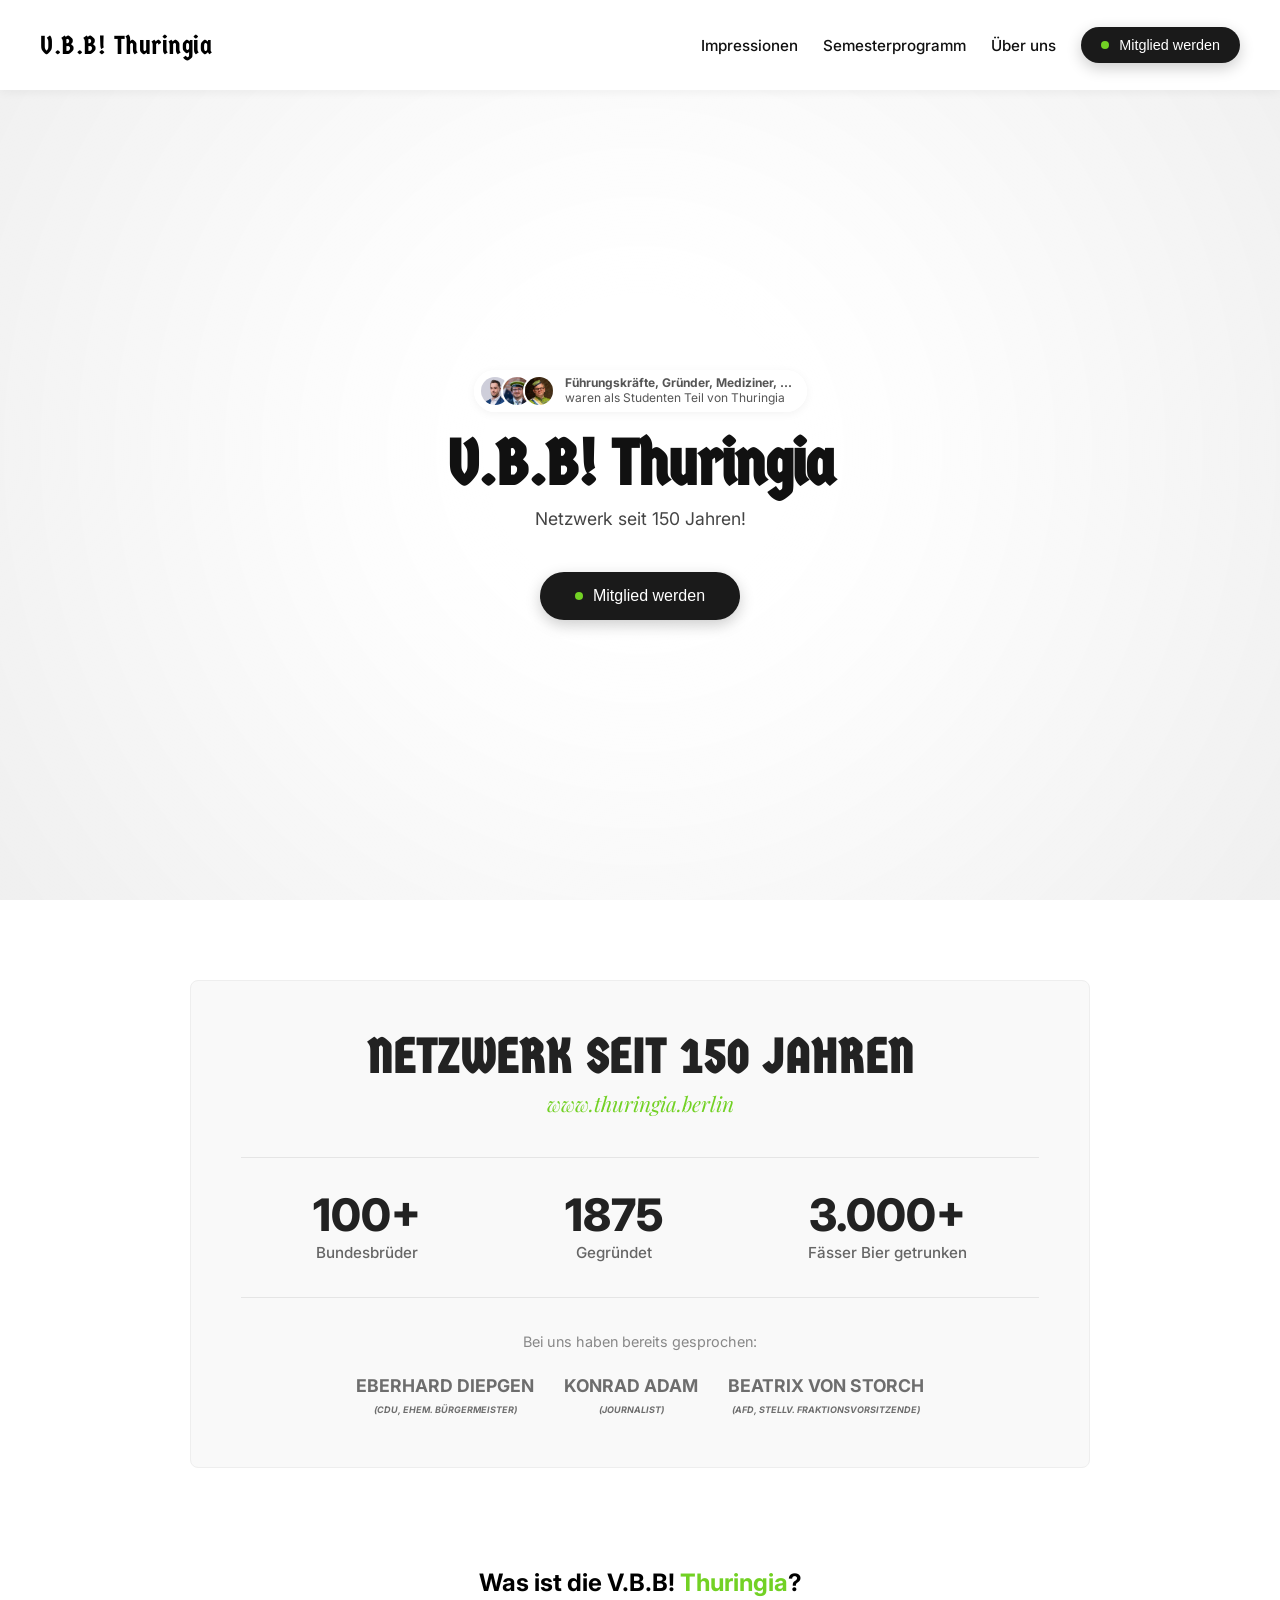
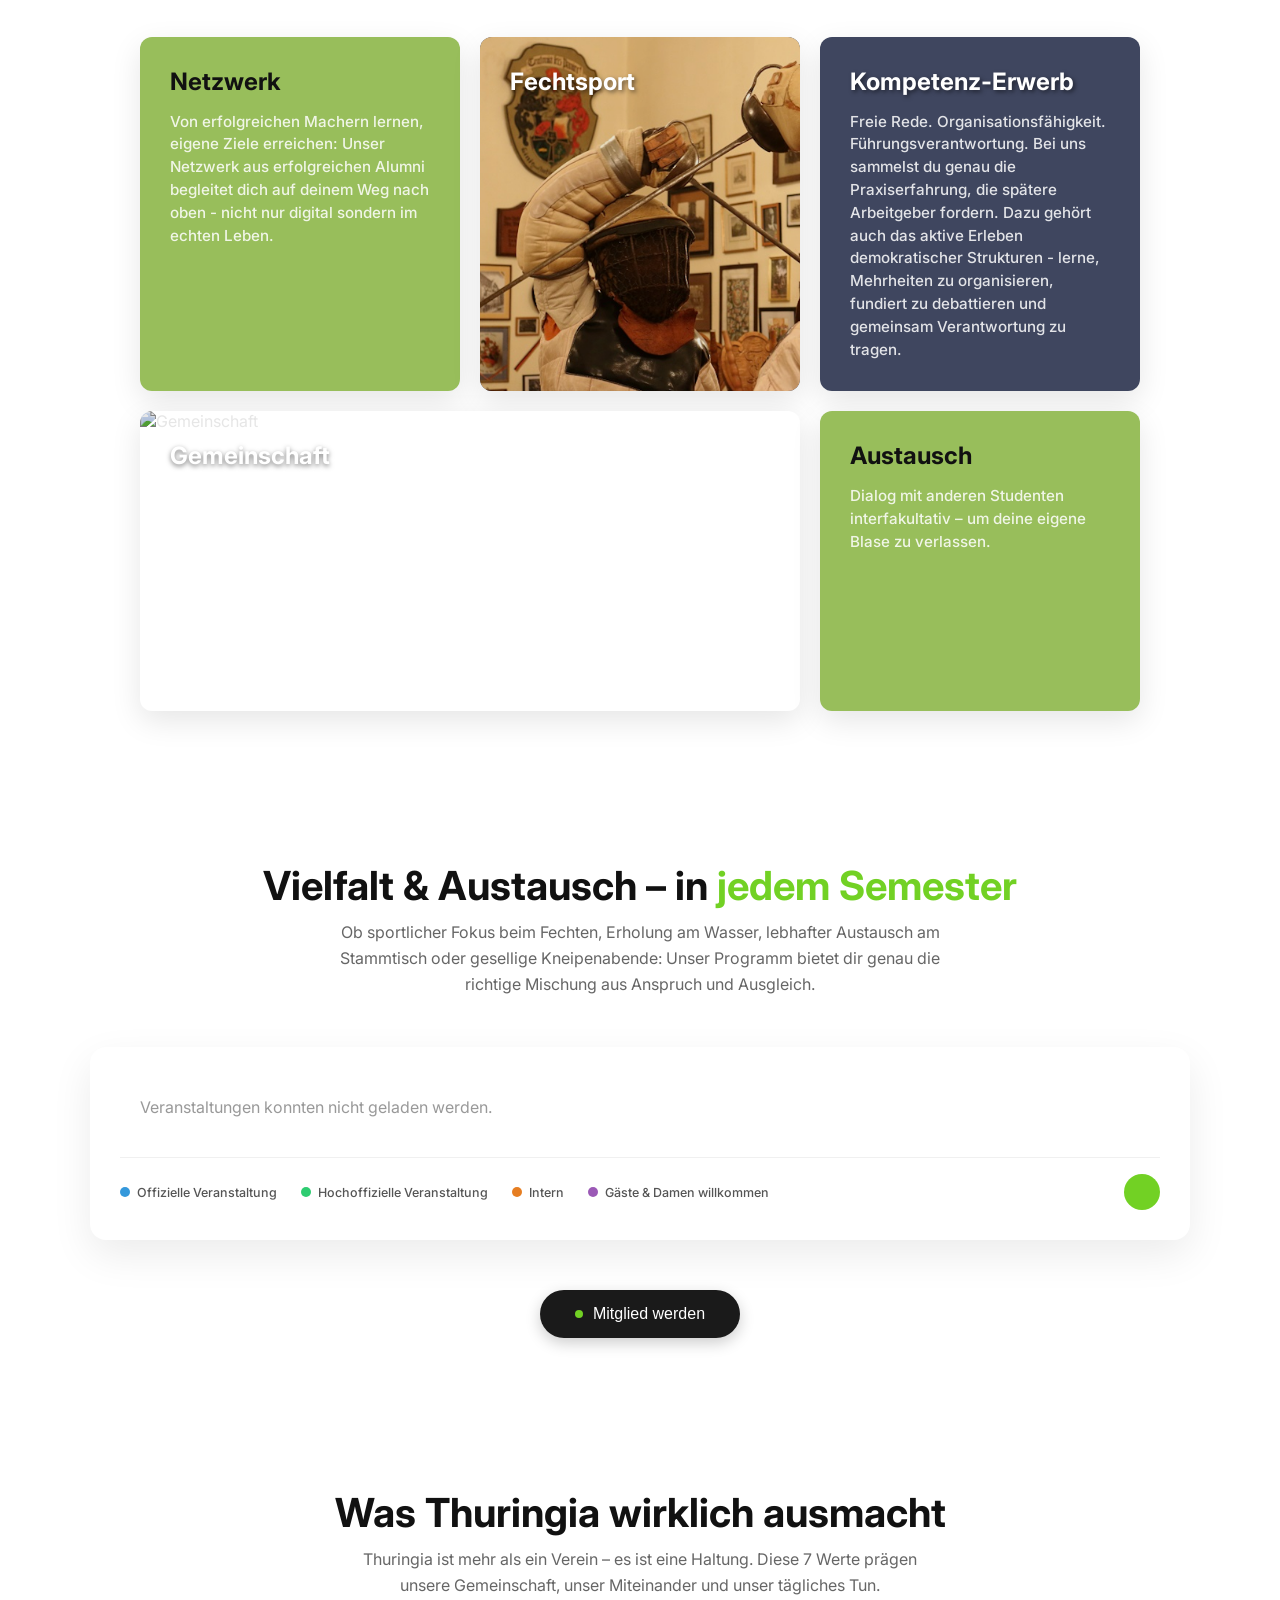
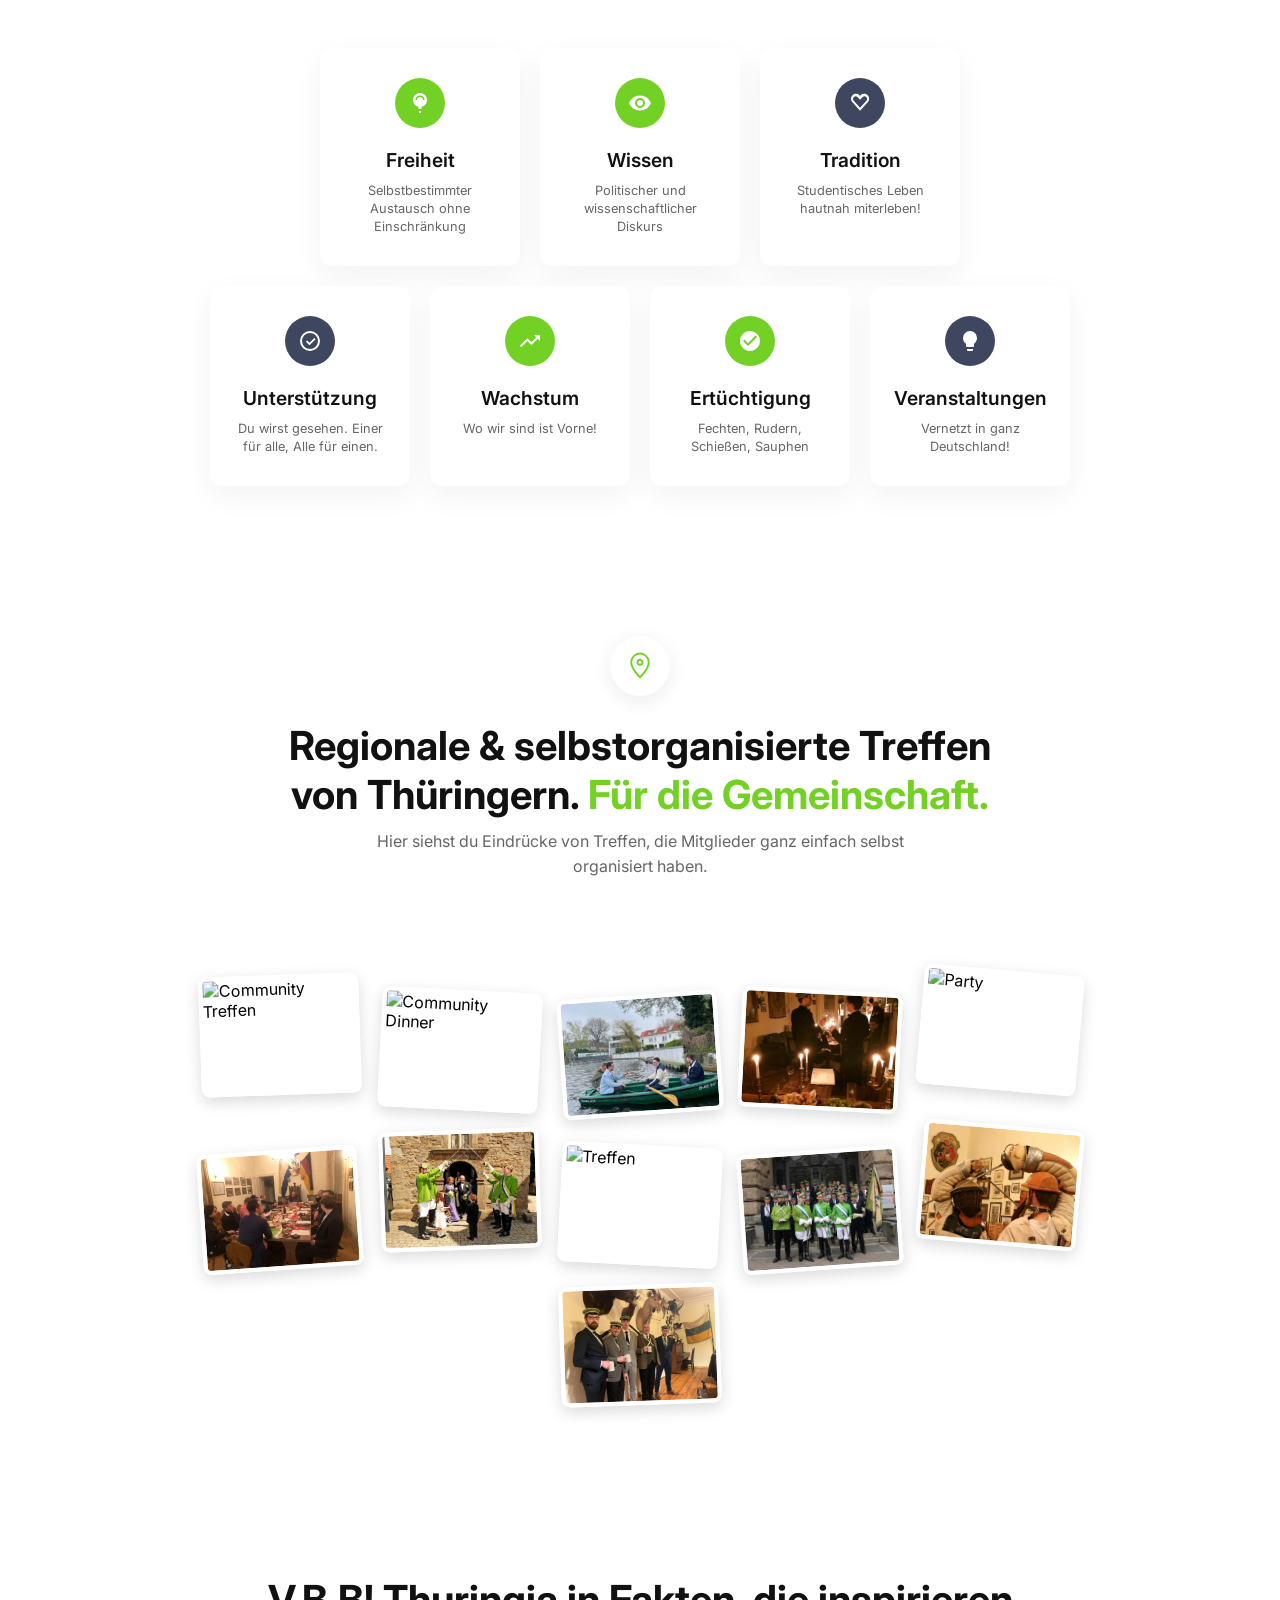
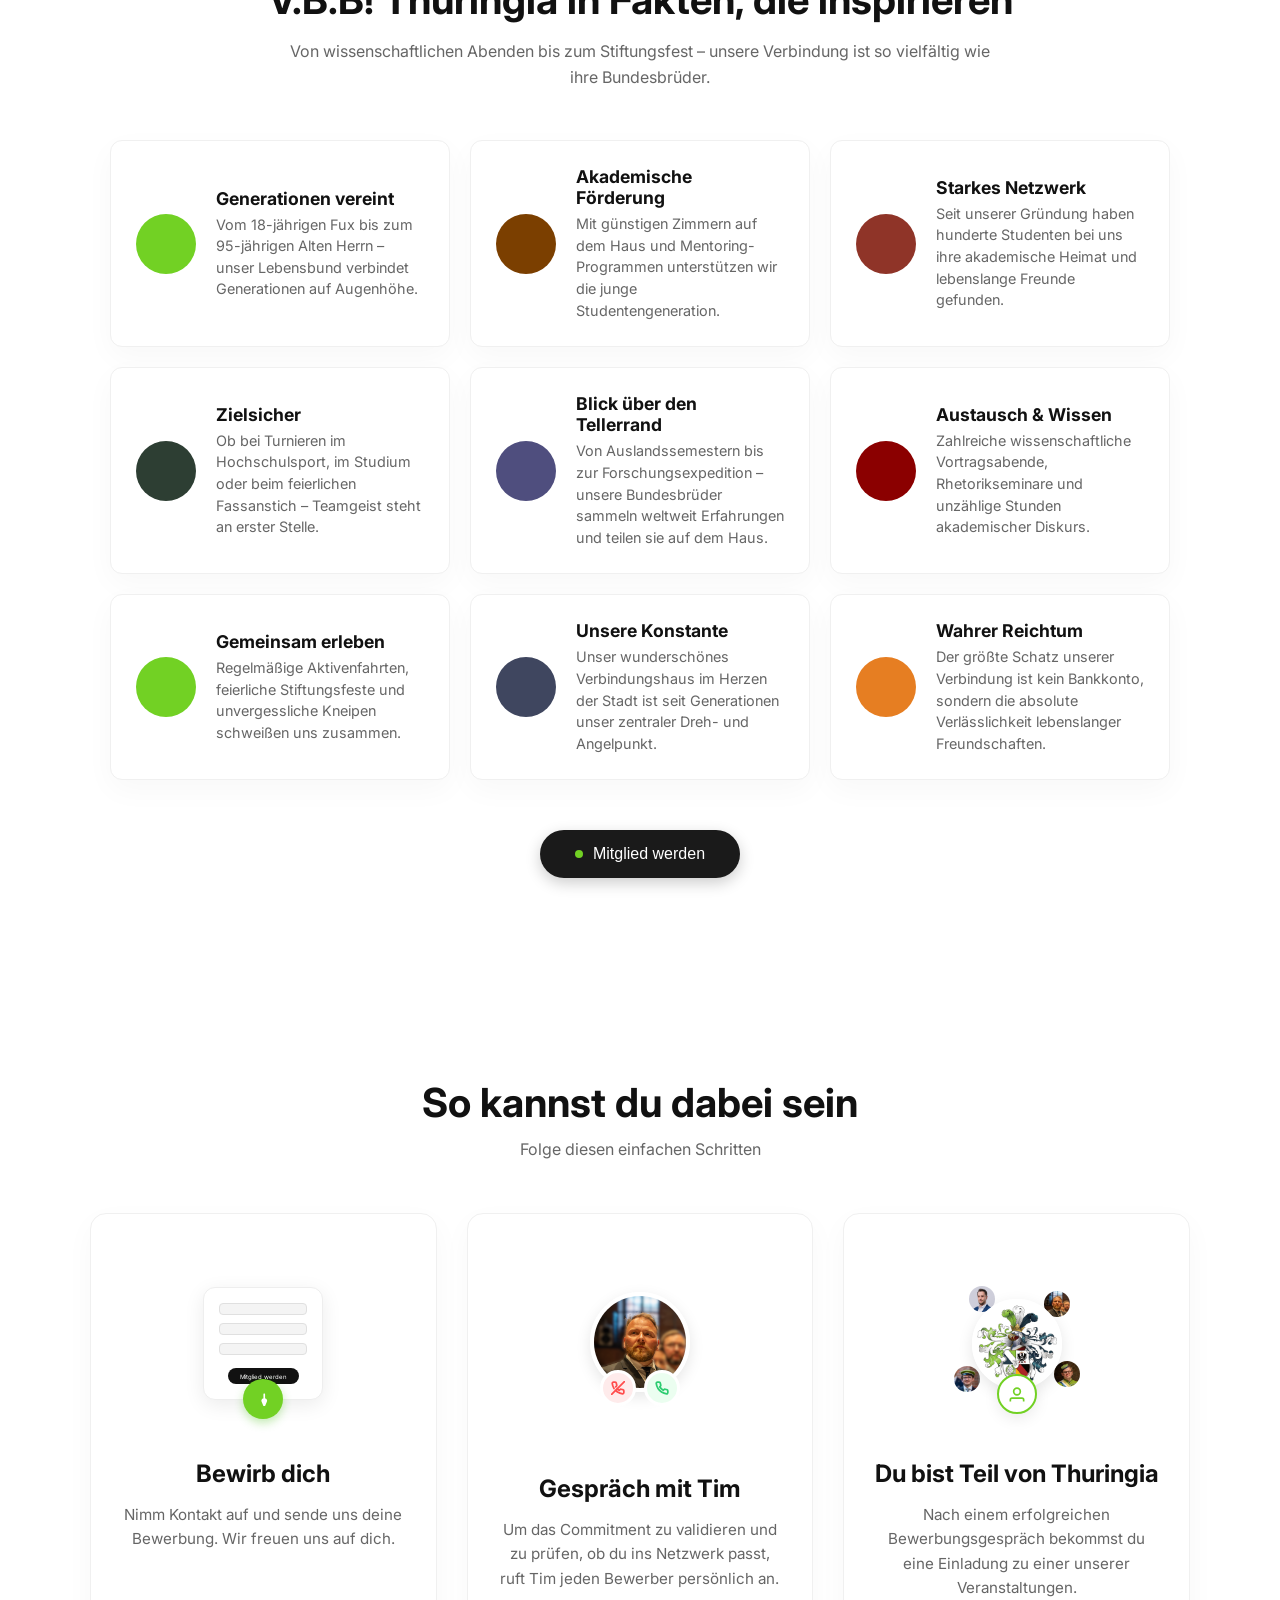
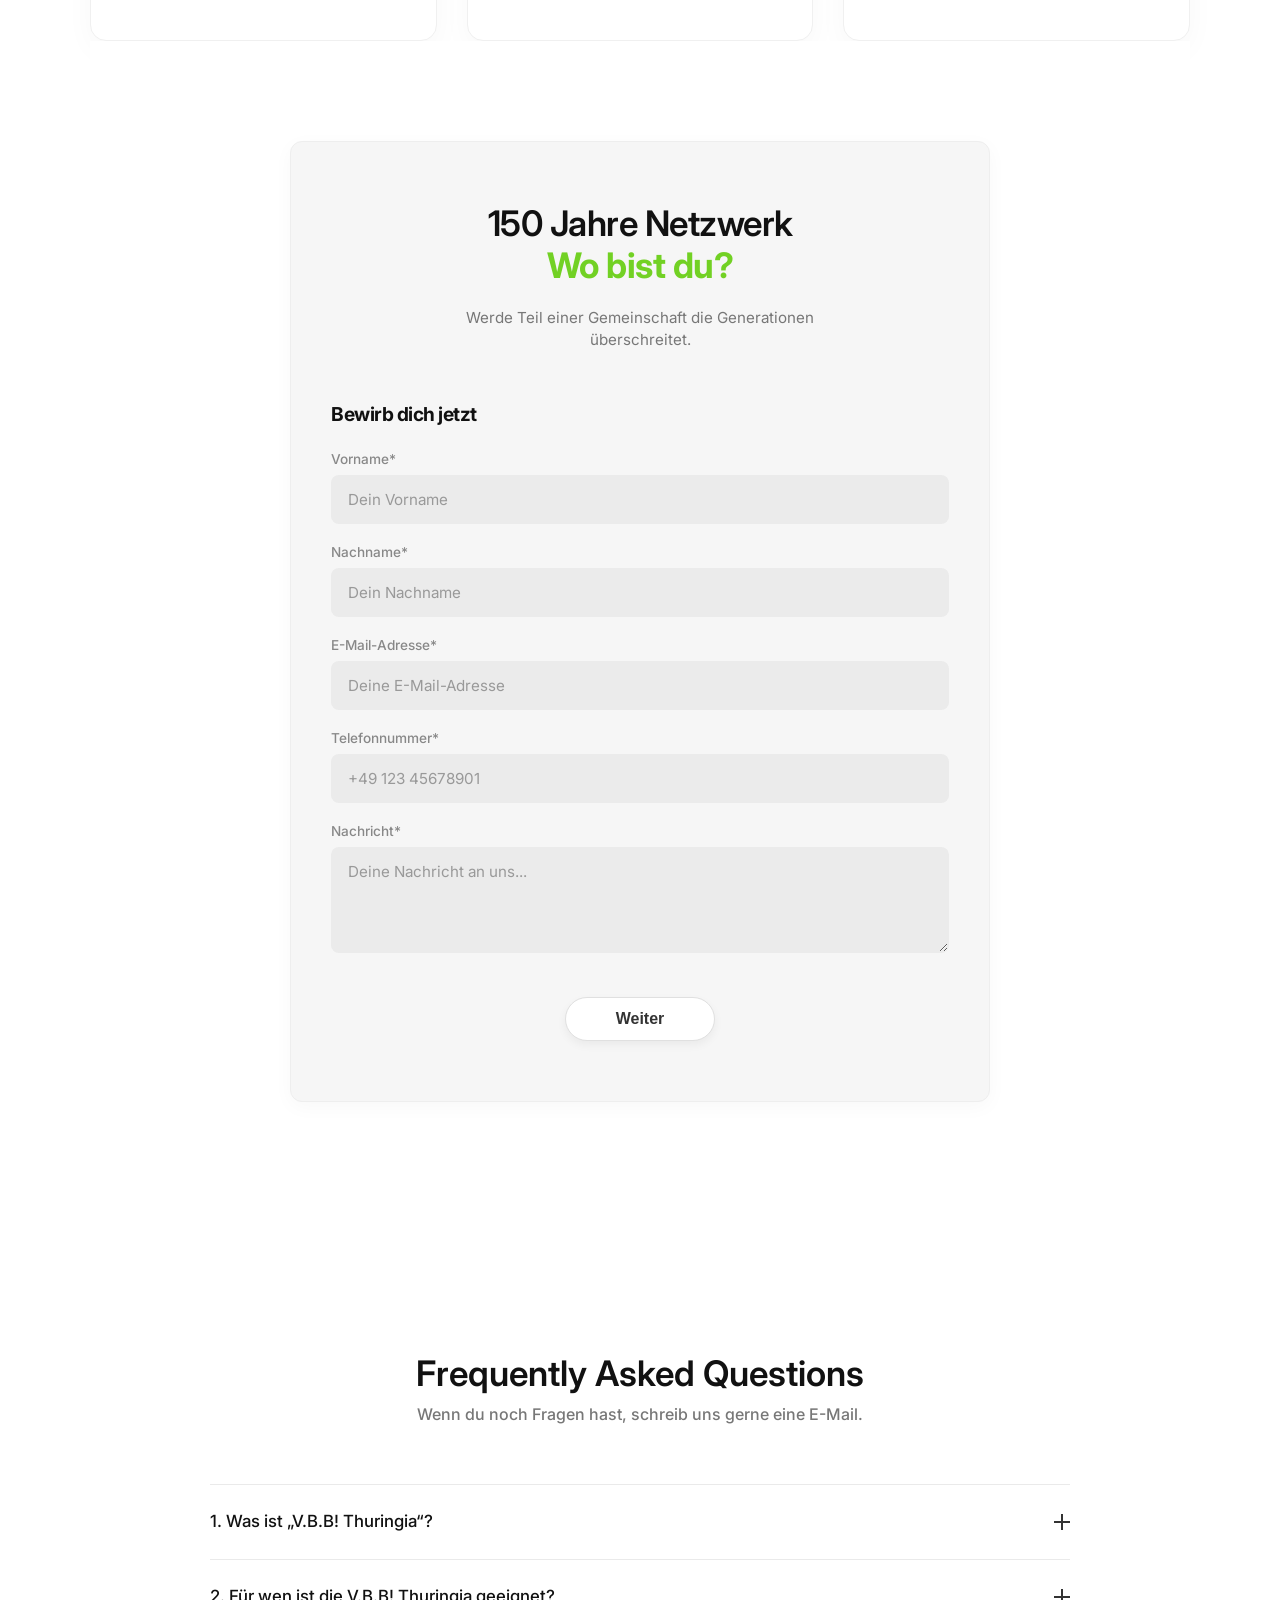
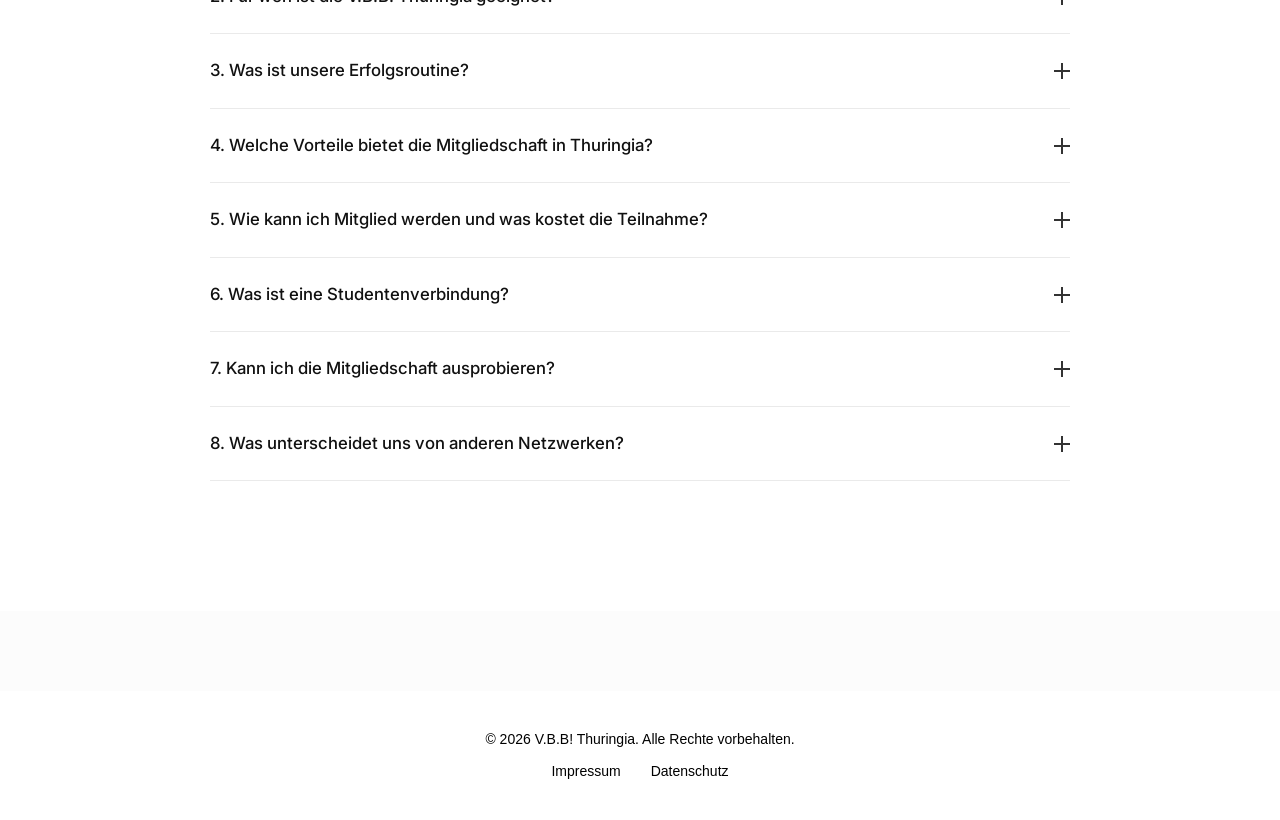
==== index.html @ 16c55bc8 "Add files via upload" ====
﻿<!DOCTYPE html>
<html lang="de">
<head>
    <meta charset="UTF-8">
    <meta name="viewport" content="width=device-width, initial-scale=1.0">
    <title>V.B.B! Thuringia</title>
    <link rel="icon" type="image/png" href="./images/icons/favicon-96x96.png" sizes="96x96" />
    <link rel="icon" type="image/svg+xml" href="./images/icons/favicon.svg" />
    <link rel="shortcut icon" href="./images/icons/favicon.ico" />
    <link rel="apple-touch-icon" sizes="180x180" href="./images/icons/apple-touch-icon.png" />
    <link rel="manifest" href="./images/icons/site.webmanifest" /> 
    <link href="https://fonts.googleapis.com/css2?family=Inter:wght@400;500;600;700;800&family=Playfair+Display:ital,wght@0,400;1,600&display=swap" rel="stylesheet">
    <link rel="preconnect" href="https://fonts.googleapis.com">
    <link rel="preconnect" href="https://fonts.gstatic.com" crossorigin>
    <link href="https://fonts.googleapis.com/css2?family=Germania+One&display=swap" rel="stylesheet">
    
    <script src="https://unpkg.com/lucide@latest"></script>
  
    <style>
        /* --- 1. General Setup --- */
        :root {
            --primary-green: #72d124;
            --text-dark: #111;
            --overlay-white: rgba(255, 255, 255, 0.85);
            /* New Colors for Cards */
            --color-blue: #3f465f;
            --color-red: #8f3428;
            --color-white-bg: #fff;
            /* Pill Colors */
            --pill-purple: #9b59b6;
            --pill-orange: #e67e22;
            --pill-green: #2ecc71;
            --pill-blue: #3498db;
        }

        * {
            box-sizing: border-box;
            margin: 0;
            padding: 0;
        }

        body {
            font-family: 'Inter', sans-serif;
            overflow-x: hidden;
            width: 100vw;
            position: relative;
            padding-top: 90px; /* Push content down by nav height */
            background-color: #fcfcfc;
        }

        /* --- 2. Moving Background Grid --- */
        .background-wrapper {
            position: fixed;
            top: 0;
            left: 0;
            width: 100%;
            height: 100vh;
            z-index: -1;
            display: flex;
            gap: 15px;
            justify-content: center;
            overflow: hidden;
            background: #f0f0f0;
            padding-top: 90px;
            transition: opacity 0.2s ease-out;
        }

        .scroll-column {
            display: flex;
            flex-direction: column;
            gap: 15px;
            width: 20%; 
            min-width: 200px;
        }

        .scroll-column-inner {
            display: flex;
            flex-direction: column;
            gap: 15px;
        }

        .col-1 { animation: scrollUp 40s linear infinite; }
        .col-2 { animation: scrollDown 50s linear infinite; }
        .col-3 { animation: scrollUp 35s linear infinite; }
        .col-4 { animation: scrollDown 45s linear infinite; }
        .col-5 { animation: scrollUp 38s linear infinite; }

        .scroll-column img {
            width: 100%;
            border-radius: 4px;
            object-fit: cover;
            display: block;
            box-shadow: 0 4px 6px rgba(0,0,0,0.1);
        }

        @keyframes scrollUp {
            0% { transform: translateY(0); }
            100% { transform: translateY(-50%); } 
        }

        @keyframes scrollDown {
            0% { transform: translateY(-50%); }
            100% { transform: translateY(0); }
        }

        /* --- 3. The White Gradient Overlay --- */
        .overlay {
            position: fixed;
            top: 0;
            left: 0;
            width: 100%;
            height: 100%;
            background: radial-gradient(circle at center, rgba(255,255,255,1) 20%, rgba(255,255,255,0.8) 40%, rgba(255,255,255,0.0) 100%);
            z-index: 1;
            pointer-events: none; 
        }

        /* --- 4. Navigation --- */
        nav {
            position: fixed;
            top: 0;
            left: 0;
            width: 100%;
            height: 90px;
            padding: 0 40px;
            display: flex;
            justify-content: space-between;
            align-items: center;
            z-index: 100;
            background-color: #ffffff;
            box-shadow: 0 2px 10px rgba(0,0,0,0.05);
        }

        .nav-links {
            display: flex;
            align-items: center;
            gap: 25px;
        }

        .nav-links a {
            text-decoration: none;
            color: var(--text-dark);
            font-weight: 500;
            font-size: 0.95rem;
            transition: color 0.2s;
        }

        .nav-links a:hover {
            color: var(--primary-green);
        }

        /* --- 5. Hero Content --- */
        .hero-content {
            position: relative;
            z-index: 10;
            min-height: calc(100vh - 90px); 
            display: flex;
            flex-direction: column;
            justify-content: center;
            align-items: center;
            text-align: center;
            padding: 40px 20px;
            background: transparent; 
        }

        .social-proof {
            display: flex;
            align-items: center;
            margin-bottom: 20px;
            background: rgba(255,255,255,0.9);
            padding: 5px 15px 5px 5px;
            border-radius: 30px;
            box-shadow: 0 2px 10px rgba(0,0,0,0.05);
        }

        .avatars { display: flex; }
        
        .avatars img {
            width: 32px;
            height: 32px;
            border-radius: 50%;
            border: 2px solid white;
            margin-right: -10px; 
        }
        .avatars img:last-child { margin-right: 10px; }

        .social-text {
            font-size: 12px;
            color: #555;
            text-align: left;
            line-height: 1.2;
        }

        h1 {
            font-family: 'Germania One', serif;
            font-size: 4rem;
            color: var(--text-dark);
            margin-bottom: 10px;
            letter-spacing: -1px;
            line-height: 1;
        }

        .subtitle {
            font-size: 1.1rem;
            color: #444;
            margin-bottom: 40px;
            max-width: 500px;
            line-height: 1.5;
        }

        .cta-button {
            background-color: #1a1a1a;
            color: white;
            padding: 15px 35px;
            border-radius: 50px;
            font-size: 1rem;
            border: none;
            cursor: pointer;
            display: flex;
            align-items: center;
            gap: 10px;
            text-decoration: none;
            transition: transform 0.2s ease;
            box-shadow: 0 5px 15px rgba(0,0,0,0.2);
        }

        .cta-button:hover {
            transform: scale(1.05);
            background-color: #000;
        }

        .status-dot {
            height: 8px;
            width: 8px;
            background-color: var(--primary-green);
            border-radius: 50%;
            display: inline-block;
        }

        .highlight {
            color: var(--primary-green);
            font-weight: 700;
        }

        /* --- 6. Content Section (Wrapper) --- */
        .content-section {
            position: relative;
            z-index: 20;
            background-color: #fff;
            padding: 80px 20px;
            display: flex;
            flex-direction: column;
            align-items: center;
        }

        /* Info Box */
        .info-box {
            background-color: #f9f9f9;
            border: 1px solid #eee;
            border-radius: 8px;
            padding: 50px;
            max-width: 900px;
            width: 100%;
            text-align: center;
            margin-bottom: 100px; 
        }

        .info-box h2 {
            font-family: 'Germania One', serif;
            font-size: 3rem;
            margin-bottom: 5px;
            color: #222;
            text-transform: uppercase;
            letter-spacing: 1px;
            line-height: 1.1;
        }

        .website-url {
            color: var(--primary-green);
            font-family: 'Playfair Display', serif;
            font-style: italic;
            font-size: 1.3rem;
            margin-bottom: 40px;
            display: block;
            text-decoration: none;
        }

        .stats-container {
            display: flex;
            justify-content: space-around;
            padding: 35px 0;
            border-top: 1px solid #e5e5e5;
            border-bottom: 1px solid #e5e5e5;
            margin-bottom: 35px;
        }

        .stat-item h3 {
            font-family: 'Inter', sans-serif;
            font-size: 2.8rem;
            font-weight: 800;
            margin-bottom: 5px;
            color: #222;
            line-height: 1;
        }

        .stat-item p {
            color: #666;
            font-size: 0.95rem;
            font-weight: 500;
        }
        
        .stat-sub {
             color: var(--primary-green) !important;
             font-size: 0.85rem !important;
             margin-top: 5px;
        }

        .media-section p {
            color: #888;
            font-size: 0.9rem;
            margin-bottom: 25px;
        }

        .media-logos {
            display: flex;
            flex-wrap: wrap;
            justify-content: center;
            gap: 30px;
            align-items: center;
            opacity: 0.7;
        }
        
        .media-logo-text {
            font-weight: 700;
            color: #333;
            font-size: 1.1rem;
            text-transform: uppercase;
        }
        .logo-Zeitung-b { color: #1b1d6d; font-family: sans-serif; font-weight: 800;}
        .logo-Zeitung { color: #1b1d6d; font-weight: 900; }
        .logo-manager { font-family: 'Playfair Display', serif; text-transform: none; font-size: 1.2rem;}


        /* --- 7. Cards Grid Styles --- */
        .cards-grid {
            display: grid;
            grid-template-columns: repeat(3, 1fr);
            gap: 20px;
            max-width: 1000px;
            width: 100%;
            margin-top: 40px;
        }

        .card {
            border-radius: 12px;
            overflow: hidden;
            position: relative;
            min-height: 300px;
            color: var(--color-white-bg);
            box-shadow: 0 10px 30px rgba(0,0,0,0.1);
            transition: transform 0.3s ease, box-shadow 0.3s ease;
        }

        .card:hover {
            transform: translateY(-5px);
            box-shadow: 0 15px 40px rgba(0,0,0,0.15);
        }

        .card-image-content {
            height: 100%;
            width: 100%;
            position: relative;
            display: flex;
            flex-direction: column;
            justify-content: flex-end;
            padding: 30px;
            color: var(--text-dark); 
        }

        .card-image-content img {
            position: absolute;
            top: 0;
            left: 0;
            width: 100%;
            height: 100%;
            object-fit: cover;
            z-index: 1;
            filter: brightness(0.9);
        }

        .card-text-content {
            
            position: relative;
            z-index: 2;
        }

        .card-label {
            font-size: 1.5rem;
            font-weight: 700;
            margin-bottom: 15px;
            
        }

        .card-description {
            
            font-size: 0.95rem;
            line-height: 1.5;
            font-weight: 500;
        }
        
        .card-white { background-color: var(--color-white-bg); color: var(--text-dark); }
        .card-green { background-color: #98be5b; }
        .card-blue { background-color: var(--color-blue); }


        .card-white .card-label { color: var(--text-dark); }
        .card-white .card-description { color: #555; }
        .card-blue .card-description, .card-green .card-description { color: rgba(255, 255, 255, 0.85); }
        .card-blue h3 {
            
  color: #ffffff; /* Sets text to white */
  text-shadow: 2px 2px 4px rgba(0, 0, 0, 0.5); /* Adds the drop shadow */
}
        .card-image-top .card-image-content {
            
             justify-content: space-between;
             padding: 0;
             color: var(--color-white-bg); 
        }
        .card-image-top .card-label {
            
            margin-bottom: 0;
            position: absolute;
            top: 30px;
            left: 30px;
            z-index: 3;
        }
        .card-image-top .card-description {
            
            position: absolute;
            bottom: 30px;
            left: 30px;
            right: 30px;
            z-index: 3;
            color: rgba(255, 255, 255, 0.95);
        }

        /* --- 8. Values Section --- */
        .section-wrapper {
            margin-top: 150px;
            width: 100%;
            display: flex;
            flex-direction: column;
            align-items: center;
            max-width: 1100px;
        }
        
        .section-title {
            font-family: 'Inter', sans-serif;
            font-size: 2.5rem;
            font-weight: 700;
            color: #111;
            margin-bottom: 10px;
            text-align: center;
        }

        .section-subtitle {
            font-size: 1rem;
            color: #666;
            margin-bottom: 50px;
            max-width: 600px;
            text-align: center;
            line-height: 1.6;
        }

        .values-grid {
            display: flex;
            flex-direction: column;
            gap: 20px;
            align-items: center;
            width: 100%;
        }

        .values-row {
            display: flex;
            justify-content: center;
            gap: 20px;
            flex-wrap: wrap;
            width: 100%;
        }

        .value-card {
            background: #fff;
            border-radius: 12px;
            width: 200px;
            padding: 30px 20px;
            text-align: center;
            box-shadow: 0 10px 30px rgba(0,0,0,0.05);
            display: flex;
            flex-direction: column;
            align-items: center;
            transition: transform 0.3s ease, box-shadow 0.3s ease;
            position: relative;
        }

        .value-card:hover {
            transform: translateY(-8px);
            box-shadow: 0 15px 35px rgba(0,0,0,0.1);
            z-index: 10;
        }

        .vc-icon {
            width: 50px;
            height: 50px;
            border-radius: 50%;
            display: flex;
            align-items: center;
            justify-content: center;
            margin-bottom: 20px;
            color: white;
            font-size: 1.2rem;
        }

        .icon-orange { background-color: var(--primary-green); }
        .icon-green { background-color: var(--color-blue); }

        .vc-title {
            font-size: 1.2rem;
            font-weight: 600;
            color: #111;
            margin-bottom: 10px;
        }

        .vc-text {
            font-size: 0.8rem;
            color: #666;
            line-height: 1.4;
        }

        .vc-icon svg {
            width: 24px;
            height: 24px;
            fill: white;
        }

        /* --- 9. STEPS SECTION --- */
        .steps-container {
            width: 100%;
            margin-top: 150px;
            padding: 0 20px;
        }
        
        .steps-grid {
            display: grid;
            grid-template-columns: repeat(3, 1fr);
            gap: 30px;
            max-width: 1100px;
            margin: 0 auto;
        }

        .step-card {
            background: #fff;
            border: 1px solid #f0f0f0;
            border-radius: 16px;
            padding: 40px 30px;
            text-align: center;
            display: flex;
            flex-direction: column;
            align-items: center;
            transition: transform 0.3s ease;
            box-shadow: 0 10px 30px rgba(0,0,0,0.03);
        }

        .step-card:hover {
            transform: translateY(-5px);
            box-shadow: 0 15px 40px rgba(0,0,0,0.08);
        }

        .step-visual-area {
            height: 180px;
            width: 100%;
            display: flex;
            justify-content: center;
            align-items: center;
            margin-bottom: 25px;
            position: relative;
        }

        .step-title {
            font-family: 'Inter', sans-serif;
            font-size: 1.5rem;
            font-weight: 700;
            color: #111;
            margin-bottom: 15px;
        }

        .step-desc {
            font-size: 0.95rem;
            color: #666;
            line-height: 1.6;
            max-width: 300px;
        }

        /* Visuals for Steps (Mockup styles) */
        .mock-form {
            width: 120px;
            background: #fff;
            border-radius: 12px;
            padding: 15px;
            box-shadow: 0 5px 20px rgba(0,0,0,0.08);
            display: flex;
            flex-direction: column;
            gap: 8px;
            position: relative;
            border: 1px solid #eee;
        }
        .mock-input {
            height: 12px;
            width: 100%;
            background: #f4f4f4;
            border-radius: 4px;
            border: 1px solid #e0e0e0;
        }
        .mock-button-black {
            height: 16px;
            width: 80%;
            background: #111;
            border-radius: 20px;
            margin: 5px auto 0;
            font-size: 6px;
            color: white;
            display: flex;
            justify-content: center;
            align-items: center;
        }
        .hand-pointer {
            position: absolute;
            bottom: -20px;
            right: 50%;
            transform: translateX(50%);
            width: 40px;
            height: 40px;
            background: var(--primary-green);
            border-radius: 50%;
            display: flex;
            justify-content: center;
            align-items: center;
            box-shadow: 0 4px 10px rgba(58, 190, 6, 0.3);
            z-index: 5;
        }
        .hand-pointer svg {
            width: 20px;
            height: 20px;
            fill: white;
        }

        /* call Profile */
        .profile-container { position: relative; }
        .call-img {
            width: 100px;
            height: 100px;
            border-radius: 50%;
            object-fit: cover;
            border: 4px solid #fff;
            box-shadow: 0 5px 15px rgba(0,0,0,0.1);
        }
        .call-btn {
            width: 36px;
            height: 36px;
            border-radius: 50%;
            display: flex;
            justify-content: center;
            align-items: center;
            position: absolute;
            bottom: -10px;
            border: 3px solid #fff;
        }
        .btn-red { background: #feebeb; color: #ff4d4d; left: 10px; }
        .btn-green { background: #ebfef0; color: #2ecc71; right: 10px; }
        
        .call-badge {
            margin-top: 15px;
            background: #fff;
            padding: 6px 15px;
            border-radius: 20px;
            box-shadow: 0 4px 12px rgba(0,0,0,0.08);
            font-size: 0.8rem;
            font-weight: 600;
            color: #555;
            display: flex;
            flex-direction: column;
            align-items: center;
            line-height: 1.1;
        }
        .call-badge span { color: #999; font-size: 0.65rem; text-transform: uppercase; margin-bottom: 2px;}

        /* Crowd Visual */
        .crowd-container {
            position: relative;
            width: 120px;
            height: 120px;
            display: flex;
            justify-content: center;
            align-items: center;
        }
        .crowd-main {
            width: 90px;
            height: 90px;
            border-radius: 50%;
            object-fit: cover;
            border: 3px solid white;
            box-shadow: 0 5px 15px rgba(0,0,0,0.1);
            position: relative;
            z-index: 2;
        }
        .mini-avatar {
            width: 30px;
            height: 30px;
            border-radius: 50%;
            border: 2px solid white;
            position: absolute;
            z-index: 1;
        }
        .ma-1 { top: 0; left: 10px; }
        .ma-2 { top: 5px; right: 5px; }
        .ma-3 { bottom: 10px; left: -5px; }
        .ma-4 { bottom: 15px; right: -5px; }

        .user-icon-circle {
            width: 40px;
            height: 40px;
            background: white;
            border-radius: 50%;
            box-shadow: 0 5px 15px rgba(0,0,0,0.08);
            display: flex;
            justify-content: center;
            align-items: center;
            position: absolute;
            bottom: -10px;
            z-index: 5;
            border: 2px solid var(--primary-green);
        }
        .user-icon-circle svg {
            width: 20px;
            height: 20px;
            stroke: var(--primary-green);
            stroke-width: 2;
            fill: none;
        }


        /* --- 10. Community Impressions Section --- */
        .pin-icon-wrapper {
            width: 60px;
            height: 60px;
            background: #fff;
            border-radius: 50%;
            box-shadow: 0 5px 20px rgba(0,0,0,0.08);
            display: flex;
            justify-content: center;
            align-items: center;
            margin-bottom: 25px;
        }
        .pin-icon-svg {
            width: 30px;
            height: 30px;
            stroke: var(--primary-green);
            fill: none;
            stroke-width: 1.5;
        }

        .scatter-grid {
            display: flex;
            flex-wrap: wrap;
            justify-content: center;
            gap: 20px;
            max-width: 1000px;
            margin-top: 30px;
            padding: 20px;
        }

        .scatter-img {
            width: 160px;
            height: 120px;
            object-fit: cover;
            border-radius: 8px;
            box-shadow: 0 5px 15px rgba(0,0,0,0.15);
            border: 4px solid white;
            transition: transform 0.3s ease, z-index 0s;
            position: relative;
        }

        .scatter-img:hover {
            transform: scale(1.15) rotate(0deg) !important;
            z-index: 50;
            box-shadow: 0 15px 30px rgba(0,0,0,0.25);
            cursor: pointer;
        }

        .scatter-img:nth-child(2n) { transform: rotate(3deg); margin-top: 10px; }
        .scatter-img:nth-child(2n+1) { transform: rotate(-2deg); margin-top: -5px; }
        .scatter-img:nth-child(3n) { transform: rotate(-4deg); margin-top: 15px; }
        .scatter-img:nth-child(5n) { transform: rotate(5deg); margin-top: -10px; }


/* --- 11. Calendar Section --- */
.calendar-card {
    background: #fff;
    border-radius: 16px;
    box-shadow: 0 15px 40px rgba(0,0,0,0.08);
    padding: 30px;
    width: 100%;
    overflow-x: auto; 
}

.cal-grid {
    display: grid;
    grid-template-columns: repeat(4, minmax(120px, 1fr));
    /* Ensure the container itself doesn't add a top or left line */
    border-top: none;
    border-left: none;
}

.cal-header {
    text-align: center;
    font-weight: 600;
    color: #888;
    font-size: 0.9rem;
    padding: 15px 10px;
    /* First row: No top border as requested */
    border-top: none; 
    /* Keep the bottom line to separate month names from the dates */
    border-bottom: 2px solid #f0f0f0;
    /* Right border for vertical separation */
    border-right: 1px solid #f0f0f0;
}
.cal-header:last-of-type {
    border-right: none;
}

/* Remove right border on the very last header (top right corner) */
.cal-header:nth-child(4) {
    border-right: none;
}

.cal-cell {
    border-bottom: 1px solid #f0f0f0;
    border-right: 1px solid #f0f0f0;
    min-height: 70px;
    padding: 10px;
    display: flex;
    flex-direction: column;
    gap: 8px;
    align-items: flex-start;
}

/* --- COLUMN LOGIC --- */

/* Remove right border on the last column (right side) */
.cal-cell:nth-child(4n) { 
    border-right: none; 
} 

/* Remove left border on the first column (left side) */
/* This targets cells 1, 5, 9... in your 4-column grid */
.cal-cell:nth-child(4n+1), 
.cal-header:nth-child(4n+1) {
    border-left: none;
}

/* --- ROW LOGIC --- */

/* Ensure the last row elements don't have a bottom border */
.cal-cell.cal-row-last { 
    border-bottom: none; 
}


        .cal-pill {
            display: inline-flex;
            align-items: center;
            background: #fff;
            border: 1px solid #eee;
            border-radius: 20px;
            padding: 6px 12px;
            font-size: 0.75rem;
            font-weight: 700;
            color: #444;
            box-shadow: 0 2px 5px rgba(0,0,0,0.03);
            white-space: nowrap;
            transition: transform 0.2s;
        }
        .cal-pill:hover { transform: translateY(-2px); box-shadow: 0 4px 8px rgba(0,0,0,0.08); }

        .pill-dot {
            width: 8px;
            height: 8px;
            border-radius: 50%;
            margin-left: 8px;
            flex-shrink: 0;
        }

        .pill-purple .pill-dot { background: var(--pill-purple); }
        .pill-orange .pill-dot { background: var(--pill-orange); }
        .pill-green .pill-dot { background: var(--pill-green); }
        .pill-blue .pill-dot { background: var(--pill-blue); }
        
        /* --- 12. NEW: FAQ Section --- */
        .faq-section {
            width: 100%;
            max-width: 900px;
            margin-top: 150px;
            margin-bottom: 50px;
            padding: 0 20px;
        }

        .faq-title {
            font-family: 'Inter', sans-serif;
            font-size: 2.2rem;
            font-weight: 600;
            color: #111;
            text-align: center;
            margin-bottom: 10px;
        }

        .faq-subtitle {
            font-size: 1rem;
            color: #777;
            text-align: center;
            margin-bottom: 60px;
            font-weight: 500;
        }

        .faq-list {
            display: flex;
            flex-direction: column;
        }

        .faq-item {
            border-bottom: 1px solid #eaeaea;
        }
        
        .faq-item:first-child {
            border-top: 1px solid #eaeaea;
        }

        .faq-header {
            display: flex;
            justify-content: space-between;
            align-items: center;
            padding: 25px 0;
            cursor: pointer;
            transition: color 0.3s ease;
        }

        .faq-header:hover {
            color: var(--primary-green);
        }

        .faq-question {
            font-size: 1.05rem;
            font-weight: 500;
            color: #111;
            flex: 1;
            padding-right: 20px;
            line-height: 1.4;
        }
        
        .faq-item.active .faq-question {
            /* color: var(--primary-green); Optional: highlight active question */
        }

        .faq-toggle {
            position: relative;
            width: 16px;
            height: 16px;
            flex-shrink: 0;
        }

        .faq-toggle::before, .faq-toggle::after {
            content: '';
            position: absolute;
            background-color: #333;
            transition: transform 0.3s ease, background-color 0.3s ease;
        }

        /* Horizontal line (always visible) */
        .faq-toggle::before {
            width: 100%;
            height: 2px;
            top: 50%;
            left: 0;
            transform: translateY(-50%);
        }

        /* Vertical line (rotates to become horizontal or disappears) */
        .faq-toggle::after {
            width: 2px;
            height: 100%;
            left: 50%;
            top: 0;
            transform: translateX(-50%);
        }

        /* Active State Icon (Minus) */
        .faq-item.active .faq-toggle::after {
            transform: translateX(-50%) rotate(90deg);
            opacity: 0; /* Or just rotate to match horizontal */
        }
        
        .faq-item.active .faq-toggle::before {
             background-color: var(--primary-green); /* Match the orange dash in image */
        }

        .faq-body {
            max-height: 0;
            overflow: hidden;
            transition: max-height 0.35s ease-out;
        }

        .faq-content {
            padding-bottom: 30px;
            font-size: 0.95rem;
            color: #666;
            line-height: 1.6;
            max-width: 90%;
        }


        /* --- 13. Application Form Section --- */
        .application-section {
            padding: 100px 20px;
            display: flex;
            justify-content: center;
            width: 100%;
            background-color: #ffffff;
        }

        .app-card {
            background-color: #f6f6f6; /* Light grey card background */
            border-radius: 12px;
            padding: 60px 40px;
            max-width: 700px;
            width: 100%;
            text-align: center;
            box-shadow: 0 5px 20px rgba(0,0,0,0.03);
            border: 1px solid #eee;
        }

        .app-title {
            font-family: 'Inter', sans-serif;
            font-size: 2.2rem;
            font-weight: 600; /* Regular bold */
            color: #111;
            margin-bottom: 5px;
            line-height: 1.2;
            letter-spacing: -0.5px;
        }

        .app-highlight {
            color: var(--primary-green);
            font-weight: 700;
            display: block;
            margin-bottom: 20px;
        }

        .app-desc {
            color: #777;
            margin-bottom: 50px;
            font-size: 0.95rem;
            line-height: 1.5;
            max-width: 420px;
            margin-left: auto;
            margin-right: auto;
        }

        .form-header {
            text-align: left;
            font-size: 1.2rem;
            font-weight: 700;
            margin-bottom: 25px;
            color: #111;
            letter-spacing: -0.5px;
        }

        .form-group {
            margin-bottom: 20px;
            text-align: left;
        }

        .form-label {
            display: block;
            font-size: 0.85rem;
            color: #888;
            margin-bottom: 8px;
            font-weight: 500;
        }

        .form-input {
            width: 100%;
            padding: 14px 16px;
            border-radius: 8px;
            border: 1px solid transparent;
            background-color: #ebebeb; /* Match the slightly darker input bg from image */
            font-family: 'Inter', sans-serif;
            font-size: 0.95rem;
            color: #333;
            transition: all 0.2s;
        }

        .form-input::placeholder {
            color: #999;
        }

        .form-input:focus {
            background-color: #fff;
            border-color: #ddd;
            outline: none;
            box-shadow: 0 0 0 3px rgba(0,0,0,0.05);
        }

        .form-btn-wrapper {
            margin-top: 40px;
            display: flex;
            justify-content: center; 
        }

        .btn-white-pill {
            background-color: #fff;
            color: #333;
            padding: 12px 50px;
            border-radius: 50px;
            border: 1px solid #e0e0e0;
            font-size: 1rem;
            font-weight: 600;
            cursor: pointer;
            box-shadow: 0 4px 10px rgba(0,0,0,0.05);
            transition: transform 0.2s, box-shadow 0.2s;
        }

        .btn-white-pill:hover {
            transform: translateY(-2px);
            box-shadow: 0 6px 15px rgba(0,0,0,0.08);
        }

        /* --- 14. Inspiration Section (Neu hinzugefügt) --- */
        .inspiration-section {
            max-width: 1200px;
            width: 100%;
            margin: 0 auto;
            padding: 0 20px;
        }

        .inspiration-header {
            text-align: center;
            margin-bottom: 50px;
        }

        .inspiration-header h2 {
            font-family: 'Inter', sans-serif;
            font-size: 2.5rem;
            font-weight: 700;
            margin-bottom: 15px;
            color: #111;
        }

        .inspiration-header p {
            color: #666;
            font-size: 1rem;
            max-width: 700px;
            margin: 0 auto;
            line-height: 1.6;
        }

        .fact-grid {
            display: grid;
            grid-template-columns: repeat(auto-fit, minmax(320px, 1fr));
            gap: 20px;
        }

        .fact-card {
            background-color: #fff;
            border: 1px solid #f0f0f0;
            border-radius: 12px;
            padding: 25px;
            display: flex;
            align-items: center;
            gap: 20px;
            transition: transform 0.2s ease, box-shadow 0.2s ease;
            box-shadow: 0 10px 30px rgba(0,0,0,0.03);
        }

        .fact-card:hover {
            transform: translateY(-5px);
            box-shadow: 0 15px 40px rgba(0,0,0,0.08);
        }

        .icon-circle {
            width: 60px;
            height: 60px;
            border-radius: 50%;
            display: flex;
            align-items: center;
            justify-content: center;
            flex-shrink: 0;
        }

        .icon-circle svg {
            color: #fff;
            width: 26px;
            height: 26px;
            stroke-width: 1.5px;
        }

        .fact-orange        { background-color: var(--primary-green); } 
        .fact-brown         { background-color: #7B3F00; }
        .fact-orange-light  { background-color: #8f3428; } 
        .fact-dark-green    { background-color: #2D3E33; }
        .fact-coral         { background-color: #4f4e7e; } 
        .fact-dark-red      { background-color: #8B0000; }
        .fact-forest-green  { background-color: var(--color-blue); }
        .fact-salmon        { background-color: #e67e22; }

        .fact-content h3 {
            margin: 0 0 5px 0;
            font-size: 1.1rem;
            font-weight: 700;
            color: #111;
            font-family: 'Inter', sans-serif;
        }

        .fact-content p {
            margin: 0;
            font-size: 0.9rem;
            color: #666;
            line-height: 1.5;
        }

        .inspiration-cta-container {
            text-align: center;
            margin-top: 50px;
            margin-bottom: 50px;
        }


   

        @media (max-width: 768px) {
            h1 { font-size: 2.5rem; }
            .scroll-column:nth-child(3),
            .scroll-column:nth-child(4),
            .scroll-column:nth-child(5) { display: none; }
            .scroll-column { width: 50%; }
            
            nav { padding: 0 20px; }
            .nav-links a { display: none; }
            .nav-links a:last-child { display: block; } 

            .info-box { padding: 30px 20px; }
            .info-box h2 { font-size: 2rem; }
            .stats-container { flex-direction: column; gap: 30px; }
            .cards-grid {
                grid-template-columns: 1fr;
            }

            .section-wrapper, .steps-container { margin-top: 80px; }
            .value-card { width: 40%; max-width: 300px; }
            
            .calendar-card { padding: 5px; }
            
            .scatter-grid { gap: 10px; }
            .scatter-img { width: 100px; height: 80px; }

            .app-card { padding: 30px 20px; }
            .app-title { font-size: 1.8rem; }
            
            .faq-section { margin-top: 80px; }
            .cards-grid {
        display: flex;
        flex-direction: column;
        gap: 25px; /* Abstand ZWISCHEN den Karten */
        padding: 0;
        width: 100%;
    }
    .steps-grid {
            display: grid;
            grid-template-columns: repeat(1, 1fr);
            gap: 30px;
            max-width: 1100px;
            margin: 0 auto;
        }
    

    /* Grundstyling für ALLE Karten auf Mobile */
    .card {
        grid-row: auto !important;
        grid-column: auto !important;
        width: 100%;
        margin: 0;
        overflow: hidden; /* Zwingend, damit das Bild an Ecken nicht raussteht */
    }

    /* ========================================================= */
    /* 1. SPEZIAL-STYLES FÜR KARTEN MIT BILD (Vollbild-Füllung) */
    /* Dies betrifft: Fechten, TU Berlin, Gemeinschaft */
    /* ========================================================= */
    .card.card-image-top {
        position: relative; /* Wichtig für absolute Kinder */
        height: 350px; /* SETZE EINE FESTE HÖHE FÜR DIE KARTE AUF MOBILE */
        display: block; /* Schaltet Flexbox aus dem HTML aus */
        border: none;
    }

    .card.card-image-top .card-image-content {
        padding: 0 !important; /* Entfernt Gaps */
        margin: 0 !important;
        height: 100%;
        width: 100%;
    }

    /* Das Bild: Absolute Füllung der kompletten Karte */
    .card.card-image-top img {
        position: absolute;
        top: 0;
        left: 0;
        width: 100%;
        height: 100%; /* WICHTIG: Bild füllt 100% der KARTEN-HÖHE */
        object-fit: cover; /* WICHTIG: Schneidet proportional zu, verzerrt nicht */
        display: block;
        margin: 0;
        z-index: 1; /* Bild ist unten */
    }

    /* Der Text: Positionierung ÜBER dem Bild */
    .card.card-image-top .card-text-content {
        position: absolute;
        top: 0;
        left: 0;
        width: 100%;
        padding: 40px; /* Schön viel Platz für den Text */
        text-align: left;
        z-index: 2; /* Text ist oben */
        
        /* WICHTIG FÜR LESBARKEIT: Verlauf von Schwarz (unten) nach Transparent 
        background: linear-gradient(to bottom, rgba(0,0,0,0.8) 0%, rgba(0,0,0,0.5) 60%, transparent 100%);*/
    }

    /* Zwingt den Text auf Mobile, weiß zu sein (für Lesbarkeit auf Bild) */
    .card.card-image-top .card-label,
    .card.card-image-top .card-description {
        color: white !important;
        text-shadow: 0 2px 5px rgba(0,0,0,0.5) !important; /* Schatten für bessere Sichtbarkeit */
    }

    /* ========================================================== */
    /* 2. STYLES FÜR KARTEN OHNE BILD (Text auf Farbhintergrund) */
    /* Dies betrifft: Netzwerk, Austausch */
    /* ========================================================== */
    .card:not(.card-image-top) {
        height: auto;
        min-height: 250px; /* Etwas kleiner als die Bildkarten */
        display: flex;
        flex-direction: column;
    }

    .card:not(.card-image-top) .card-image-content {
        padding: 30px !important; /* Behält das originale Padding für Textkarten */
        margin: 0;
        height: 100%;
        width: 100%;
        display: flex;
        flex-direction: column;
        justify-content: flex-start;
    }

}
        
        html {
            scroll-behavior: smooth;
            scroll-padding-top: 150px;
        }
        /* Modal Overlay (Hintergrund abdunkeln) */
.modal-overlay {
    display: none; /* Standardmäßig versteckt */
    position: fixed;
    top: 0; left: 0; width: 100%; height: 100%;
    background: rgba(0, 0, 0, 0.5);
    backdrop-filter: blur(4px); /* Schicker Unschärfe-Effekt */
    z-index: 9999;
    justify-content: center;
    align-items: center;
    opacity: 0;
    transition: opacity 0.3s ease-in-out;
}

/* Wird per JS hinzugefügt, um es sichtbar zu machen */
.modal-overlay.show {
    display: flex;
    opacity: 1;
}

/* Die weiße Popup-Box */
.modal-content {
    background: #ffffff;
    padding: 40px 30px;
    border-radius: 20px;
    text-align: center;
    max-width: 400px;
    width: 90%;
    box-shadow: 0 20px 40px rgba(0, 0, 0, 0.2);
    transform: translateY(20px);
    transition: transform 0.3s ease-in-out;
}

.modal-overlay.show .modal-content {
    transform: translateY(0);
}

/* Das grüne Häkchen-Icon */
.modal-icon {
    width: 60px;
    height: 60px;
    margin: 0 auto 20px;
    color: #4CAF50;
}

.modal-title {
    font-size: 22px;
    font-family: sans-serif;
    color: #1a1a1a;
    margin-bottom: 12px;
    margin-top: 0;
}

.modal-text {
    font-size: 15px;
    color: #666;
    line-height: 1.5;
    margin-bottom: 30px;
}

/* Der Schließen-Button */
.btn-close-modal {
    background: #1a1a1a;
    color: #ffffff;
    border: none;
    padding: 12px 30px;
    border-radius: 50px;
    font-size: 15px;
    font-weight: 600;
    cursor: pointer;
    transition: background 0.2s ease, transform 0.1s ease;
    width: 100%;
}

.btn-close-modal:hover {
    background: #333333;
}

.btn-close-modal:active {
    transform: scale(0.98);
}
/* --- iCal Button & Calendar Toolbar --- */
.cal-toolbar {
    display: flex;
    justify-content: flex-end;
    margin-bottom: 16px;
}
.btn-ical-icon {
    display: inline-flex;
    align-items: center;
    justify-content: center;
    width: 36px;
    height: 36px;
    background: #f0f0f0;
    color: #555;
    border: none;
    border-radius: 50%;
    cursor: pointer;
    transition: background 0.2s, color 0.2s, transform 0.2s;
    flex-shrink: 0;
}
.btn-ical-icon:hover { background: #e0e0e0; color: #111; transform: translateY(-1px); }
.btn-ical-icon--green { background: var(--primary-green) !important; color: #fff !important; }
.btn-ical-icon--green:hover { background: #5db31a !important; color: #fff !important; }
.btn-ical-green {
    display: inline-flex;
    align-items: center;
    justify-content: center;
    background: var(--primary-green);
    color: #fff;
    border: none;
    border-radius: 50px;
    padding: 13px 24px;
    font-size: 0.95rem;
    font-weight: 600;
    cursor: pointer;
    transition: filter 0.2s, transform 0.2s;
    font-family: 'Inter', sans-serif;
}
.btn-ical-green:hover { filter: brightness(1.1); transform: translateY(-1px); }

/* X-Schließen-Button im Event-Modal */
.ev-modal-close-btn {
    position: absolute;
    top: 16px;
    right: 16px;
    width: 32px;
    height: 32px;
    border-radius: 50%;
    border: none;
    background: #f0f0f0;
    color: #555;
    display: flex;
    align-items: center;
    justify-content: center;
    cursor: pointer;
    transition: background 0.2s;
    padding: 0;
}
.ev-modal-close-btn:hover { background: #e0e0e0; color: #111; }

/* --- Kalender-Legende --- */
.cal-legend {
    display: flex;
    flex-wrap: wrap;
    gap: 14px 24px;
    margin-top: 20px;
    padding-top: 16px;
    border-top: 1px solid #f0f0f0;
}
.cal-legend-item {
    display: flex;
    align-items: center;
    gap: 7px;
    font-size: 0.78rem;
    color: #555;
    font-weight: 500;
}
.cal-legend-dot {
    width: 10px;
    height: 10px;
    border-radius: 50%;
    flex-shrink: 0;
}

/* --- Mobile Calendar List --- */
.cal-list { display: none; }
.cal-list-item {
    display: flex;
    align-items: flex-start;
    gap: 15px;
    padding: 16px 8px;
    border-bottom: 1px solid #f0f0f0;
    cursor: pointer;
    transition: background 0.15s;
    border-radius: 8px;
}
.cal-list-item:hover { background: #f9f9f9; }
.cal-list-item:last-child { border-bottom: none; }
.cal-list-date {
    min-width: 48px;
    text-align: center;
    background: #f5f5f5;
    border-radius: 10px;
    padding: 8px 4px;
    flex-shrink: 0;
}
.cal-list-date-day { font-size: 1.3rem; font-weight: 800; color: #111; line-height: 1; }
.cal-list-date-month { font-size: 0.65rem; font-weight: 600; color: #888; text-transform: uppercase; margin-top: 2px; }
.cal-list-body { flex: 1; }
.cal-list-title { font-size: 0.95rem; font-weight: 700; color: #111; margin-bottom: 4px; }
.cal-list-meta { font-size: 0.8rem; color: #777; display: flex; flex-direction: column; gap: 2px; }
.cal-list-meta span { display: flex; align-items: center; gap: 5px; }
.cal-list-color-dot { width: 10px; height: 10px; border-radius: 50%; flex-shrink: 0; margin-top: 4px; }
.cal-pill { cursor: pointer; }
.cal-pill:hover { transform: translateY(-3px) !important; box-shadow: 0 6px 12px rgba(0,0,0,0.12) !important; }

/* --- Event Detail Modal --- */
.event-modal-content { max-width: 480px !important; text-align: left !important; }
.event-modal-title {
    font-size: 1.3rem;
    font-weight: 800;
    color: #111;
    margin: 0 0 18px 0;
    line-height: 1.2;
}
.event-modal-category {
    font-size: 0.7rem;
    font-weight: 700;
    text-transform: uppercase;
    letter-spacing: 0.5px;
    color: #999;
    margin-bottom: 6px;
}
.event-modal-info {
    display: flex;
    flex-direction: column;
    gap: 10px;
    margin-bottom: 18px;
}
.event-modal-info-row {
    display: flex;
    align-items: flex-start;
    gap: 10px;
    font-size: 0.9rem;
    color: #444;
    line-height: 1.4;
}
.event-modal-info-row svg { flex-shrink: 0; color: #888; }
.event-modal-description {
    font-size: 0.9rem;
    color: #666;
    line-height: 1.6;
    padding: 15px;
    background: #f9f9f9;
    border-radius: 10px;
    margin-bottom: 20px;
}
.event-modal-actions {
    display: flex;
    gap: 10px;
    flex-wrap: wrap;
}

@media (max-width: 768px) {
    .cal-grid { display: none !important; }
    .cal-list { display: block !important; }
    .cal-toolbar { justify-content: center; }
}

/* Footer Container */
.site-footer {
    
    color: #ffffff;
    background-color: #fff;
    padding: 40px 20px;
    text-align: center;
    margin-top: 80px; /* Schafft etwas Abstand zu deinem Formular */
    font-family: sans-serif;
}

/* Copyright Text */
.footer-content p {
    margin: 0 0 15px 0;
    font-size: 14px;
    color: #000000;
}

/* Listen-Layout für die Links */
.footer-links {
    list-style: none;
    padding: 0;
    margin: 0;
    display: flex;
    justify-content: center;
    gap: 30px; /* Abstand zwischen den Links */
}

/* Die Links selbst */
.footer-links a {
    color: #000000;
    text-decoration: none;
    font-size: 14px;
    transition: color 0.2s ease-in-out;
}

/* Hover-Effekt für die Links */
.footer-links a:hover {
    color: #1a3a1c; /* Gleiches Grün wie das Icon in deinem Modal */
}
    </style>
</head>
<body>

    <nav>
        <div style="font-family:'Germania One',serif; font-size:1.6rem; letter-spacing:0.5px;">V.B.B! Thuringia</div>
        
        <div class="nav-links">
            <a href="#about">Impressionen</a>
            <a href="#sempro">Semesterprogramm</a>
            <a href="#intro">Über uns</a>
            <a href="#mitglied"><button class="cta-button" style="padding: 10px 20px; font-size: 0.9rem;">
                <span class="status-dot"></span>
                Mitglied werden
            </button></a>
            
        </div>
    </nav>

    <div class="background-wrapper">
    </div>
    <div class="overlay"></div>

    <div class="hero-content">
        
        <div class="social-proof">
            <div class="avatars">
                <img src="images/Mitglied1.png" alt="User">
                <img src="images/Mitglied3.png" alt="User">
                <img src="images/Mitglied4.png" alt="User">
            </div>
            <div class="social-text">
                <strong>Führungskräfte, Gründer, Mediziner, ...</strong><br>
                 waren als Studenten Teil von Thuringia
            </div>
        </div>

        <h1>V.B.B! Thuringia</h1>
        
        <p class="subtitle">
            Netzwerk seit 150 Jahren!
        </p>

        <a href="#mitglied" style="text-decoration: none;">
            <button class="cta-button">
                <span class="status-dot"></span>
                Mitglied werden
            </button>
        </a>
    </div>

    <section class="content-section">
        
        <div class="info-box">
            <h2>Netzwerk seit 150 Jahren</h2>
            <a href="#" class="website-url">www.thuringia.berlin</a>
            
            <div class="stats-container">
                <div class="stat-item">
                    <h3>100+</h3>
                    <p>Bundesbrüder</p>
                </div>
                <div class="stat-item">
                    <h3>1875</h3>
                    <p>Gegründet</p>
                </div>
                <div class="stat-item">
                    <h3>3.000+</h3>
                    <p>Fässer Bier getrunken</p>
                </div>
            </div>

            <div class="media-section">
                <p>Bei uns haben bereits gesprochen:</p>
                <div class="media-logos">
                    <span class="media-logo-text">Eberhard Diepgen <br><i style="font-size: 9px;">(CDU, ehem. Bürgermeister)</i></span>
                    <span class="media-logo-text">Konrad Adam <br><i style="font-size: 9px;"   >(Journalist)</i></span>
                    <span class="media-logo-text">Beatrix von Storch <br><i style="font-size: 9px;">(AfD, stellv. Fraktionsvorsitzende)</i></span>
                </div>
            </div>
        </div>

        <div class="next-section-title" id="intro">
            <h2>Was ist die V.B.B! <span class="highlight">Thuringia</span>?</h2>
        </div>

        
            <div class="cards-grid">
            <div class="card card-green" style="grid-row: span 2;">
                <div class="card-image-content" style="padding: 30px; justify-content: flex-start;">
                    <div class="card-text-content">
                        <h3 class="card-label">Netzwerk</h3>
                        <p class="card-description">
                            Von erfolgreichen Machern lernen, eigene Ziele erreichen: Unser Netzwerk aus erfolgreichen Alumni begleitet dich auf deinem Weg nach oben - nicht nur digital sondern im echten Leben.
                        </p>
                    </div>
                </div>
            </div>
            
            
            <div class="card card-blue card-image-top" style="grid-row: span 2;">
                <div class="card-image-content">
                    <img src="images/Fechten.png" alt="Fechtsport">
                    <div class="card-text-content">
                        <h3 class="card-label">Fechtsport</h3>
                    </div>
                </div>
            </div>    
            <div class="card card-blue" style="grid-row: span 2;">
                <div class="card-image-content" style="padding: 30px; justify-content: flex-start;">
                    <div class="card-text-content">
                        <h3 class="card-label">Kompetenz-Erwerb</h3>
                        <p class="card-description">
                            Freie Rede. Organisationsfähigkeit. Führungsverantwortung. Bei uns sammelst du genau die Praxiserfahrung, die spätere Arbeitgeber fordern. Dazu gehört auch das aktive Erleben demokratischer Strukturen - lerne, Mehrheiten zu organisieren, fundiert zu debattieren und gemeinsam Verantwortung zu tragen.
                        </p>
                    </div>
                </div>
            </div>

            <div class="card card-white card-image-top" style="grid-column: span 2;">
                <div class="card-image-content">
                    <img src="images/gruppe.jpg" alt="Gemeinschaft">
                    <div class="card-text-content" style="color: var(--text-dark);">
                        <h3 class="card-label" style="color:white; text-shadow:0 2px 5px rgba(0,0,0,0.5)">Gemeinschaft</h3>
                    </div>
                </div>
            </div>
            
            <div class="card card-green">
                <div class="card-image-content" style="padding: 30px; justify-content: flex-start;">
                    <div class="card-text-content">
                        <h3 class="card-label">Austausch</h3>
                        <p class="card-description">
                            Dialog mit anderen Studenten interfakultativ – um deine eigene Blase zu verlassen.
                        </p>
                    </div>
                </div>
            </div>
        </div>

        <div class="section-wrapper">
            <h2 class="section-title" id="sempro">Vielfalt & Austausch – in <span class="highlight">jedem Semester</span></h2>
            <p class="section-subtitle">
                Ob sportlicher Fokus beim Fechten, Erholung am Wasser, lebhafter Austausch am Stammtisch oder gesellige Kneipenabende: Unser Programm bietet dir genau die richtige Mischung aus Anspruch und Ausgleich.
            </p>

<div class="calendar-card">
    <!-- Desktop: 4-Spalten-Grid -->
    <div class="cal-grid" id="calGrid">
        <!-- Wird vollständig per JS aus events.json generiert -->
    </div>
    <!-- Mobile: Listenansicht -->
    <div class="cal-list" id="calList"></div>
    <!-- Legende -->
    <div class="cal-legend">
        <div style="display:flex; flex-wrap:wrap; gap:14px 24px; flex:1;">
            <div class="cal-legend-item"><div class="cal-legend-dot" style="background:#3498db;"></div> Offizielle Veranstaltung</div>
            <div class="cal-legend-item"><div class="cal-legend-dot" style="background:#2ecc71;"></div> Hochoffizielle Veranstaltung</div>
            <div class="cal-legend-item"><div class="cal-legend-dot" style="background:#e67e22;"></div> Intern</div>
            <div class="cal-legend-item"><div class="cal-legend-dot" style="background:#9b59b6;"></div> Gäste &amp; Damen willkommen</div>
        </div>
        <button id="downloadAllIcal" class="btn-ical-icon btn-ical-icon--green" title="Alle Termine als iCal herunterladen">
            <i data-lucide="download" style="width:18px; height:18px;"></i>
        </button>
    </div>
</div>

<div style="margin-top: 50px;">
    <a href="#mitglied" style="text-decoration: none;">
        <button class="cta-button">
            <span class="status-dot"></span>
            Mitglied werden
        </button>
    </a>
</div>

        <div class="section-wrapper" id="about">
            <h2 class="section-title">Was Thuringia wirklich ausmacht</h2>
            <p class="section-subtitle">
                Thuringia ist mehr als ein Verein – es ist eine Haltung. Diese 7 Werte prägen unsere Gemeinschaft, unser Miteinander und unser tägliches Tun.
            </p>

            <div class="values-grid">
                <div class="values-row">
                    <div class="value-card">
                        <div class="vc-icon icon-orange">
                            <svg viewBox="0 0 24 24"><path d="M12,2C8.13,2 5,5.13 5,9C5,12.38 7.39,15.2 10.5,15.8V18H13.5V15.8C16.61,15.2 19,12.38 19,9C19,5.13 15.87,2 12,2M7.41,9C7.41,6.46 9.46,4.41 12,4.41C14.54,4.41 16.59,6.46 16.59,9H15C15,7.34 13.66,6 12,6C10.34,6 9,7.34 9,9H7.41M13,20H11V22H13V20Z" /></svg>
                        </div>
                        <h3 class="vc-title">Freiheit</h3>
                        <p class="vc-text">Selbstbestimmter Austausch ohne Einschränkung</p>
                    </div>
                    <div class="value-card">
                        <div class="vc-icon icon-orange">
                            <svg viewBox="0 0 24 24"><path d="M12,9A3,3 0 0,0 9,12A3,3 0 0,0 12,15A3,3 0 0,0 15,12A3,3 0 0,0 12,9M12,17A5,5 0 0,1 7,12A5,5 0 0,1 12,7A5,5 0 0,1 17,12A5,5 0 0,1 12,17M12,4.5C7,4.5 2.73,7.61 1,12C2.73,16.39 7,19.5 12,19.5C17,19.5 21.27,16.39 23,12C21.27,7.61 17,4.5 12,4.5Z" /></svg>
                        </div>
                        <h3 class="vc-title">Wissen</h3>
                        <p class="vc-text">Politischer und wissenschaftlicher Diskurs</p>
                    </div>
                    <div class="value-card">
                        <div class="vc-icon icon-green">
                            <svg viewBox="0 0 24 24"><path d="M12.75,3.94C13.75,3.22 14.96,2.83 16.17,2.83C17.44,2.83 18.73,3.31 19.7,4.24C21.65,6.1 21.72,9.15 19.92,11.1L12.06,19.66L4.25,11.08C2.5,9.13 2.57,6.1 4.5,4.24C6.5,2.34 9.5,2.39 11.45,4.3L12.06,4.92L12.75,3.94M12.06,16.74L18.41,9.81C19.34,8.81 19.33,7.18 18.36,6.16C17.38,5.15 15.77,5.1 14.75,6.07L12.06,8.7L9.42,6.08C8.4,5.1 6.78,5.15 5.81,6.16C4.84,7.18 4.83,8.81 5.76,9.81L12.06,16.74Z" /></svg>
                        </div>
                        <h3 class="vc-title">Tradition</h3>
                        <p class="vc-text">Studentisches Leben hautnah miterleben!</p>
                    </div>
                </div>

                <div class="values-row">
                    <div class="value-card">
                        <div class="vc-icon icon-green">
                            <svg viewBox="0 0 24 24"><path d="M12,2A10,10 0 0,1 22,12A10,10 0 0,1 12,22A10,10 0 0,1 2,12A10,10 0 0,1 12,2M12,4A8,8 0 0,0 4,12A8,8 0 0,0 12,20A8,8 0 0,0 20,12A8,8 0 0,0 12,4M16.33,8.91L17.58,10.16L11.5,16.25L7.91,12.66L9.16,11.41L11.5,13.75L16.33,8.91Z" /></svg>
                        </div>
                        <h3 class="vc-title">Unterstützung</h3>
                        <p class="vc-text">Du wirst gesehen. Einer für alle, Alle für einen.</p>
                    </div>
                    <div class="value-card">
                        <div class="vc-icon icon-orange">
                            <svg viewBox="0 0 24 24"><path d="M16,6L18.29,8.29L13.41,13.17L9.41,9.17L2,16.59L3.41,18L9.41,12L13.41,16L19.71,9.71L22,12V6H16Z" /></svg>
                        </div>
                        <h3 class="vc-title">Wachstum</h3>
                        <p class="vc-text">Wo wir sind ist Vorne!</p>
                    </div>
                    
                    <div class="value-card">
                        <div class="vc-icon icon-orange">
                            <svg viewBox="0 0 24 24"><path d="M12 2C6.5 2 2 6.5 2 12S6.5 22 12 22 22 17.5 22 12 17.5 2 12 2M10 17L5 12L6.41 10.59L10 14.17L17.59 6.58L19 8L10 17Z" /></svg>
                        </div>
                        <h3 class="vc-title">Ertüchtigung</h3>
                        <p class="vc-text">Fechten, Rudern, Schießen, Sauphen</p>
                    </div>
                    <div class="value-card">
                        <div class="vc-icon icon-green">
                            <svg viewBox="0 0 24 24"><path d="M12,2A7,7 0 0,0 5,9C5,11.38 6.19,13.47 8,14.74V17A1,1 0 0,0 9,18H15A1,1 0 0,0 16,17V14.74C17.81,13.47 19,11.38 19,9A7,7 0 0,0 12,2M9,21A1,1 0 0,0 10,22H14A1,1 0 0,0 15,21V20H9V21Z" /></svg>
                        </div>
                        <h3 class="vc-title">Veranstaltungen</h3>
                        <p class="vc-text">Vernetzt in ganz Deutschland!</p>
                    </div>
                </div>
            </div>
        </div>

        <div class="section-wrapper">
            <div class="pin-icon-wrapper">
                <svg class="pin-icon-svg" viewBox="0 0 24 24" xmlns="http://www.w3.org/2000/svg">
                    <path d="M12 21C12 21 19 14.5 19 9C19 5.13401 15.866 2 12 2C8.13401 2 5 5.13401 5 9C5 14.5 12 21 12 21Z" stroke-linecap="round" stroke-linejoin="round"/>
                    <path d="M12 11C13.1046 11 14 10.1046 14 9C14 7.89543 13.1046 7 12 7C10.8954 7 10 7.89543 10 9C10 10.1046 10.8954 11 12 11Z" stroke-linecap="round" stroke-linejoin="round"/>
                </svg>
            </div>
            
            <h2 class="section-title">Regionale & selbstorganisierte Treffen<br>von Thüringern. <span class="highlight">Für die Gemeinschaft.</span></h2>
            <p class="section-subtitle">
                Hier siehst du Eindrücke von Treffen, die Mitglieder ganz einfach selbst organisiert haben.
            </p>

            <div class="scatter-grid">
                <img src="images/bierjunge/1.jpg" class="scatter-img" alt="Community Treffen">
                <img src="images/bierjunge/2.jpg" class="scatter-img" alt="Community Dinner">
                <img src="images/bierjunge/3.jpeg" class="scatter-img" alt="Gruppe">
                <img src="images/bierjunge/4.jpeg" class="scatter-img" alt="Freunde">
                <img src="https://images.unsplash.com/photo-1517457373958-b7bdd4587205?ixlib=rb-1.2.1&auto=format&fit=crop&w=400&q=80" class="scatter-img" alt="Party">
                <img src="images/bierjunge/8.jpeg" class="scatter-img" alt="Hiking">
                <img src="images/bierjunge/7.jpg" class="scatter-img" alt="Sport">
                <img src="https://images.unsplash.com/photo-1523580494863-6f3031224c94?ixlib=rb-1.2.1&auto=format&fit=crop&w=400&q=80" class="scatter-img" alt="Treffen">
                <img src="images/bierjunge/5.jpg" class="scatter-img" alt="Event">
                <img src="images/bierjunge/6.jpg" class="scatter-img" alt="Fitness">
                <img src="images/bierjunge/9.jpeg" class="scatter-img" alt="Outdoor">
            </div>
        </div>

        <div class="section-wrapper">
            <section class="inspiration-section">
                <header class="inspiration-header">
                    <h2>V.B.B! Thuringia in Fakten, die inspirieren</h2>
                    <p>Von wissenschaftlichen Abenden bis zum Stiftungsfest – unsere Verbindung ist so vielfältig wie ihre Bundesbrüder.</p>
                </header>

                <div class="fact-grid">
                    <div class="fact-card">
                        <div class="icon-circle fact-orange"><i data-lucide="smile"></i></div>
                        <div class="fact-content">
                            <h3>Generationen vereint</h3>
                            <p>Vom 18-jährigen Fux bis zum 95-jährigen Alten Herrn – unser Lebensbund verbindet Generationen auf Augenhöhe.</p>
                        </div>
                    </div>

                    <div class="fact-card">
                        <div class="icon-circle fact-brown"><i data-lucide="book-open"></i></div>
                        <div class="fact-content">
                            <h3>Akademische Förderung</h3>
                            <p>Mit günstigen Zimmern auf dem Haus und Mentoring-Programmen unterstützen wir die junge Studentengeneration.</p>
                        </div>
                    </div>

                    <div class="fact-card">
                        <div class="icon-circle fact-orange-light"><i data-lucide="users"></i></div>
                        <div class="fact-content">
                            <h3>Starkes Netzwerk</h3>
                            <p>Seit unserer Gründung haben hunderte Studenten bei uns ihre akademische Heimat und lebenslange Freunde gefunden.</p>
                        </div>
                    </div>

                    <div class="fact-card">
                        <div class="icon-circle fact-dark-green"><i data-lucide="trophy"></i></div>
                        <div class="fact-content">
                            <h3>Zielsicher</h3>
                            <p>Ob bei Turnieren im Hochschulsport, im Studium oder beim feierlichen Fassanstich – Teamgeist steht an erster Stelle.</p>
                        </div>
                    </div>

                    <div class="fact-card">
                        <div class="icon-circle fact-coral"><i data-lucide="globe"></i></div>
                        <div class="fact-content">
                            <h3>Blick über den Tellerrand</h3>
                            <p>Von Auslandssemestern bis zur Forschungsexpedition – unsere Bundesbrüder sammeln weltweit Erfahrungen und teilen sie auf dem Haus.</p>
                        </div>
                    </div>

                    <div class="fact-card">
                        <div class="icon-circle fact-dark-red"><i data-lucide="calendar"></i></div>
                        <div class="fact-content">
                            <h3>Austausch & Wissen</h3>
                            <p>Zahlreiche wissenschaftliche Vortragsabende, Rhetorikseminare und unzählige Stunden akademischer Diskurs.</p>
                        </div>
                    </div>

                    <div class="fact-card">
                        <div class="icon-circle fact-orange"><i data-lucide="map"></i></div>
                        <div class="fact-content">
                            <h3>Gemeinsam erleben</h3>
                            <p>Regelmäßige Aktivenfahrten, feierliche Stiftungsfeste und unvergessliche Kneipen schweißen uns zusammen.</p>
                        </div>
                    </div>

                    <div class="fact-card">
                        <div class="icon-circle fact-forest-green"><i data-lucide="home"></i></div>
                        <div class="fact-content">
                            <h3>Unsere Konstante</h3>
                            <p>Unser wunderschönes Verbindungshaus im Herzen der Stadt ist seit Generationen unser zentraler Dreh- und Angelpunkt.</p>
                        </div>
                    </div>

                    <div class="fact-card">
                        <div class="icon-circle fact-salmon"><i data-lucide="heart"></i></div>
                        <div class="fact-content">
                            <h3>Wahrer Reichtum</h3>
                            <p>Der größte Schatz unserer Verbindung ist kein Bankkonto, sondern die absolute Verlässlichkeit lebenslanger Freundschaften.</p>
                        </div>
                    </div>
                </div>

                <div class="inspiration-cta-container">
                    <a href="#mitglied" style="text-decoration: none;">
                        <button class="cta-button" style="margin: 0 auto;">
                            <span class="status-dot"></span> Mitglied werden
                        </button>
                    </a>
                </div>
            </section>
        </div>

        <div class="section-wrapper" >
            <h2 class="section-title">So kannst du dabei sein</h2>
            <p class="section-subtitle">Folge diesen einfachen Schritten</p>

            <div class="steps-grid">
                
                <div class="step-card">
                    <div class="step-visual-area">
                        <div class="mock-form">
                            <div class="mock-input"></div>
                            <div class="mock-input"></div>
                            <div class="mock-input"></div>
                            <div class="mock-button-black">Mitglied werden</div>
                            <div class="hand-pointer">
                                <svg viewBox="0 0 24 24"><path d="M10.5,15.5C10.5,15.5 9.5,13.5 10.5,12.5C11.5,11.5 12.5,11.5 12.5,11.5V6.5C12.5,6 12.7,5.5 13.5,5.5C14.3,5.5 14.5,6 14.5,6.5V11.5C14.5,11.5 15.5,11.5 16.5,12.5C17.5,13.5 16.5,15.5 16.5,15.5L14.5,20.5H12.5L10.5,15.5Z" fill="white"/></svg>
                            </div>
                        </div>
                    </div>
                    <h3 class="step-title">Bewirb dich</h3>
                    <p class="step-desc">
                        Nimm Kontakt auf und sende uns deine Bewerbung. Wir freuen uns auf dich.
                    </p>
                </div>

                <div class="step-card">
                    <div class="step-visual-area">
                         <div class="profile-container">
                             <img src="images/Mitglied2.png" alt="Tim" class="call-img">
                             <div class="call-btn btn-red">
                                <svg width="14" height="14" viewBox="0 0 24 24" fill="none" stroke="currentColor" stroke-width="3" stroke-linecap="round" stroke-linejoin="round"><path d="M10.68 13.31a16 16 0 0 0 3.41 2.6l1.27-1.27a2 2 0 0 1 2.11-.45 12.84 12.84 0 0 0 2.81.7 2 2 0 0 1 1.72 2v3a2 2 0 0 1-2.18 2 19.79 19.79 0 0 1-8.63-3.07 19.42 19.42 0 0 1-3.33-2.67m-2.67-3.34a19.79 19.79 0 0 1-3.07-8.63A2 2 0 0 1 4.11 2h3a2 2 0 0 1 2 1.72 12.84 12.84 0 0 0 .7 2.81 2 2 0 0 1-.45 2.11L8.09 9.91"></path><line x1="23" y1="1" x2="1" y2="23"></line></svg>
                             </div>
                             <div class="call-btn btn-green">
                                <svg width="14" height="14" viewBox="0 0 24 24" fill="none" stroke="currentColor" stroke-width="3" stroke-linecap="round" stroke-linejoin="round"><path d="M22 16.92v3a2 2 0 0 1-2.18 2 19.79 19.79 0 0 1-8.63-3.07 19.5 19.5 0 0 1-6-6 19.79 19.79 0 0 1-3.07-8.67A2 2 0 0 1 4.11 2h3a2 2 0 0 1 2 1.72 12.84 12.84 0 0 0 .7 2.81 2 2 0 0 1-.45 2.11L8.09 9.91a16 16 0 0 0 6 6l1.27-1.27a2 2 0 0 1 2.11-.45 12.84 12.84 0 0 0 2.81.7A2 2 0 0 1 22 16.92z"></path></svg>
                             </div>
                          </div>
                    </div>
                    
                    <h3 class="step-title" style="margin-top: 15px;">Gespräch mit Tim</h3>
                    <p class="step-desc">
                        Um das Commitment zu validieren und zu prüfen, ob du ins Netzwerk passt, ruft Tim jeden Bewerber persönlich an.
                    </p>
                </div>

                <div class="step-card">
                    <div class="step-visual-area">
                         <div class="crowd-container">
                             <img src="images/Wappen.png" class="crowd-main">
                             <img src="images/Mitglied1.png" class="mini-avatar ma-1">
                             <img src="images/Mitglied2.png" class="mini-avatar ma-2">
                             <img src="images/Mitglied3.png" class="mini-avatar ma-3">
                             <img src="images/Mitglied4.png" class="mini-avatar ma-4">
                             <div class="user-icon-circle">
                                 <svg viewBox="0 0 24 24"><path d="M20,21V19C20,17.9 19.1,17 18,17H6C4.9,17 4,17.9 4,19V21M12,13C14.2,13 16,11.2 16,9C16,6.8 14.2,5 12,5C9.8,5 8,6.8 8,9C8,11.2 9.8,13 12,13Z" /></svg>
                             </div>
                          </div>
                    </div>
                    <h3 class="step-title">Du bist Teil von Thuringia</h3>
                    <p class="step-desc">
                        Nach einem erfolgreichen Bewerbungsgespräch bekommst du eine Einladung zu einer unserer Veranstaltungen.
                    </p>
                </div>

            </div>
        </div>

<!-- Dein bestehendes Formular (nur die ID wurde hinzugefügt) -->
<section class="application-section" id="mitglied">
    <div class="app-card">
        <h2 class="app-title">150 Jahre Netzwerk<br><span class="app-highlight">Wo bist du?</span></h2>
        <p class="app-desc">Werde Teil einer Gemeinschaft die Generationen überschreitet.</p>
        
        <div class="form-header">Bewirb dich jetzt</div>
        
        <!-- ID hinzugefügt -->
        <form id="bewerbungsForm" action="https://formsubmit.co/h3rm4nn.kru3g3r@gmail.com" method="POST">
            <input type="hidden" name="_captcha" value="false">

            <div class="form-group">
                <label class="form-label">Vorname*</label>
                <input type="text" name="Vorname" class="form-input" placeholder="Dein Vorname" required>
            </div>
            <div class="form-group">
                <label class="form-label">Nachname*</label>
                <input type="text" name="Nachname" class="form-input" placeholder="Dein Nachname" required>
            </div>
            <div class="form-group">
                <label class="form-label">E-Mail-Adresse*</label>
                <input type="email" name="Email" class="form-input" placeholder="Deine E-Mail-Adresse" required>
            </div>
            <div class="form-group">
                <label class="form-label">Telefonnummer*</label>
                <input type="tel" name="Telefon" class="form-input" placeholder="+49 123 45678901" required>
            </div>
            <div class="form-group">
                <label class="form-label">Nachricht*</label>
                <textarea name="Nachricht" class="form-input" placeholder="Deine Nachricht an uns..." rows="4" required></textarea>
            </div>

            <div class="form-btn-wrapper">
                <button type="submit" class="btn-white-pill">Weiter</button>
            </div>
        </form>
    </div>
</section>

<!-- DAS NEUE MODAL POPUP -->
<div id="successModal" class="modal-overlay">
    <div class="modal-content">
        <div class="modal-icon">
            <svg viewBox="0 0 24 24" fill="none" stroke="currentColor" stroke-width="2" stroke-linecap="round" stroke-linejoin="round">
                <path d="M22 11.08V12a10 10 0 1 1-5.93-9.14"></path>
                <polyline points="22 4 12 14.01 9 11.01"></polyline>
            </svg>
        </div>
        <h3 class="modal-title">Danke für deine Bewerbung!</h3>
        <p class="modal-text">Wir haben deine Nachricht erhalten und melden uns in Kürze bei dir.</p>
        <button class="btn-close-modal" id="closeModal">Verstanden</button>
    </div>
</div>

<!-- Event Detail Modal -->
<div id="eventDetailModal" class="modal-overlay">
    <div class="modal-content event-modal-content" style="position:relative;">
        <button id="closeEventModal" class="ev-modal-close-btn" title="Schließen">
            <i data-lucide="x" style="width:18px;height:18px;"></i>
        </button>
        <p class="event-modal-category" id="evModalCategory"></p>
        <h3 class="event-modal-title" id="evModalTitle"></h3>
        <div class="event-modal-info" id="evModalInfo"></div>
        <div class="event-modal-description" id="evModalDesc"></div>
        <div class="event-modal-actions">
            <button id="evModalIcal" class="btn-ical-green" style="width:100%;">
                <i data-lucide="calendar-plus" style="width:15px;height:15px;margin-right:6px;vertical-align:middle;"></i>
                Zu Kalender hinzufügen
            </button>
        </div>
    </div>
</div>

<section class="faq-section" id="faq">  
    <h2 class="faq-title">Frequently Asked Questions</h2>  
    <p class="faq-subtitle">Wenn du noch Fragen hast, schreib uns gerne eine E-Mail.</p>  

    <div class="faq-list">  
        <!-- FAQ 1 -->
        <div class="faq-item">  
            <div class="faq-header">  
                <div class="faq-question">1. Was ist „V.B.B! Thuringia“?</div>  
                <div class="faq-toggle"></div>  
            </div>  
            <div class="faq-body">  
                <div class="faq-content">  
                    Die V.B.B! (Vereinigte Berliner Burschenschaft) Thuringia ist eine traditionsreiche Studentenverbindung in Berlin. Wir sind eine generationenübergreifende Gemeinschaft von Studenten und Akademikern, die sich im Studium unterstützen, gemeinsame Werte teilen und Freundschaften fürs Leben schließen.  
                </div>  
            </div>  
        </div>  

        <!-- FAQ 2 -->
        <div class="faq-item">  
            <div class="faq-header">  
                <div class="faq-question">2. Für wen ist die V.B.B! Thuringia geeignet?</div>  
                <div class="faq-toggle"></div>  
            </div>  
            <div class="faq-body">  
                <div class="faq-content">  
                    Unsere Gemeinschaft richtet sich an immatrikulierte Studenten an Berliner Universitäten und Hochschulen, die mehr aus ihrer Studienzeit machen wollen. Sie ist ideal für junge Männer, die über den Tellerrand ihres eigenen Studiengangs blicken, sich persönlich weiterentwickeln und Teil einer starken, verlässlichen Gemeinschaft werden möchten.  
                </div>  
            </div>  
        </div>  

        <!-- FAQ 3 -->
        <div class="faq-item">  
            <div class="faq-header">  
                <div class="faq-question">3. Was ist unsere Erfolgsroutine?</div>  
                <div class="faq-toggle"></div>  
            </div>  
            <div class="faq-body">  
                <div class="faq-content">  
                    Im Studium geht es nicht nur um Vorlesungen, sondern um Struktur und Disziplin. Unsere „Erfolgsroutine“ besteht aus dem gemeinsamen Lernen auf unserem Verbindungshaus, gegenseitiger akademischer Unterstützung und dem regelmäßigen Austausch mit älteren Semestern, die wertvolle Tipps für Prüfungen und den Berufseinstieg geben.  
                </div>  
            </div>  
        </div>  

        <!-- FAQ 4 -->
        <div class="faq-item">  
            <div class="faq-header">  
                <div class="faq-question">4. Welche Vorteile bietet die Mitgliedschaft in Thuringia?</div>  
                <div class="faq-toggle"></div>  
            </div>  
            <div class="faq-body">  
                <div class="faq-content">  
                    Du profitierst von einem starken, lebenslangen Netzwerk (dem sogenannten Lebensbund). Wir bieten günstige Zimmer auf unserem zentralen Verbindungshaus in Berlin, gemeinsame Veranstaltungen (Vorträge, Ausflüge, Feiern), ein großes akademisches Netzwerk für Praktika und Karriere sowie die Möglichkeit, in unserer Gemeinschaft früh Verantwortung durch verschiedene Ämter zu übernehmen.  
                </div>  
            </div>  
        </div>  

        <!-- FAQ 5 -->
        <div class="faq-item">  
            <div class="faq-header">  
                <div class="faq-question">5. Wie kann ich Mitglied werden und was kostet die Teilnahme?</div>  
                <div class="faq-toggle"></div>  
            </div>  
            <div class="faq-body">  
                <div class="faq-content">  
                    Komm am besten einfach unverbindlich auf unserem Haus vorbei oder schreib uns eine Nachricht, damit wir uns kennenlernen können! Der Semesterbeitrag für aktive Studenten ist bei uns sehr gering und absolut studentenfreundlich gestaltet, da unser Bund durch unsere berufstätigen Mitglieder (Alten Herren) unterstützt wird.  
                </div>  
            </div>  
        </div>  

        <!-- FAQ 6 -->
        <div class="faq-item">  
            <div class="faq-header">  
                <div class="faq-question">6. Was ist eine Studentenverbindung?</div>  
                <div class="faq-toggle"></div>  
            </div>  
            <div class="faq-body">  
                <div class="faq-content">  
                    Eine Studentenverbindung ist ein Zusammenschluss von Studenten und Ehemaligen (Alten Herren), der auf dem Lebensbundprinzip beruht – einer lebenslangen Freundschaft. Wir pflegen akademische Traditionen, organisieren gemeinsam unseren studentischen Alltag und unterstützen uns gegenseitig. Als Burschenschaft stehen wir dabei historisch für die Werte Freiheit, Ehre und Vaterlandsliebe sowie ein demokratisches Miteinander.  
                </div>  
            </div>  
        </div>  

        <!-- FAQ 7 -->
        <div class="faq-item">  
            <div class="faq-header">  
                <div class="faq-question">7. Kann ich die Mitgliedschaft ausprobieren?</div>  
                <div class="faq-toggle"></div>  
            </div>  
            <div class="faq-body">  
                <div class="faq-content">  
                    Ja, absolut! Genau dafür gibt es in Studentenverbindungen die sogenannte „Fuchsenzeit“. In deinen ersten Semestern bist du als sogenannter „Fuchs“ auf Probe dabei. In dieser Zeit lernst du unsere Traditionen, die Mitglieder und das Verbindungsleben in Berlin ganz in Ruhe kennen, bevor du dich entscheidest, als Vollmitglied (Bursche) auf Lebenszeit aufgenommen zu werden.  
                </div>  
            </div>  
        </div>  

        <!-- FAQ 8 -->
        <div class="faq-item">  
            <div class="faq-header">  
                <div class="faq-question">8. Was unterscheidet uns von anderen Netzwerken?</div>  
                <div class="faq-toggle"></div>  
            </div>  
            <div class="faq-body">  
                <div class="faq-content">  
                    Im Gegensatz zu lockeren Online-Netzwerken, normalen WGs oder Business-Clubs setzen wir auf das Lebensbundprinzip. Das bedeutet: Wir bleiben auch nach dem Studium ein Leben lang verbunden. Bei uns treffen junge Erstsemester-Studenten auf erfahrene Akademiker im Ruhestand. Diese tiefe, familiäre und generationenübergreifende Verbundenheit findest du in kaum einem anderen Netzwerk.  
                </div>  
            </div>  
        </div>  
    </div>  
</section>


    </section>
<footer class="site-footer">
    <div class="footer-content">
        <p>&copy; 2026 V.B.B! Thuringia. Alle Rechte vorbehalten.</p>
        <ul class="footer-links">
            <li><a href="impressum.html">Impressum</a></li>
                <li><a href="datenschutz.html">Datenschutz</a></li>
        </ul>
    </div>
</footer>
    <script>
        // --- KALENDER AUS events.json LADEN UND RENDERN ---
        const COLOR_MAP = {
            purple: '#9b59b6', orange: '#e67e22', green: '#2ecc71', blue: '#3498db'
        };

        function formatDateDE(dateStr) {
            const [y, m, d] = dateStr.split('-');
            return `${d}.${m}.${y}`;
        }

        function buildPillHTML(ev) {
            const pillClass = `pill-${ev.color}`;
            return `<div class="cal-pill ${pillClass}" style="flex-direction:column;align-items:flex-start;gap:4px;" data-event-id="${ev.id}">
                <div style="font-weight:bold;width:100%;display:flex;justify-content:space-between;align-items:center;">
                    ${ev.title} <span class="pill-dot"></span>
                </div>
                <div style="font-size:0.85em;line-height:1.2;font-weight:normal;display:flex;flex-direction:column;gap:2px;">
                    <div style="display:flex;align-items:center;gap:5px;"><i data-lucide="map-pin" style="width:14px;"></i> ${ev.location}</div>
                    <div style="display:flex;align-items:center;gap:5px;"><i data-lucide="calendar" style="width:14px;"></i> ${ev.dateEnd ? formatDateDE(ev.dateStart) + '–' + formatDateDE(ev.dateEnd) : formatDateDE(ev.dateStart)}</div>
                    <div style="display:flex;align-items:center;gap:5px;"><i data-lucide="clock" style="width:14px;"></i> ${ev.timeDisplay}</div>
                </div>
            </div>`;
        }

        const MONTH_NAMES_DE = ['Januar','Februar','März','April','Mai','Juni','Juli','August','September','Oktober','November','Dezember'];

        function renderCalendarGrid(events) {
            const grid = document.getElementById('calGrid');

            // Monate aus Event-Daten ableiten und chronologisch sortieren (YYYY-MM → korrekt auch jahresübergreifend)
            const monthSet = new Set();
            events.forEach(ev => monthSet.add(ev.dateStart.slice(0, 7)));
            const months = [...monthSet].sort(); // z.B. ["2026-11","2026-12","2027-01"]

            // Grid-Spalten dynamisch setzen
            grid.style.gridTemplateColumns = `repeat(${months.length}, minmax(120px, 1fr))`;
            grid.innerHTML = '';

            // Monats-Header rendern
            months.forEach((ym, i) => {
                const [y, m] = ym.split('-');
                const name = MONTH_NAMES_DE[parseInt(m) - 1];
                const isLast = i === months.length - 1;
                const header = document.createElement('div');
                header.className = 'cal-header';
                // Jahr nur anzeigen wenn mehrere Jahre vorkommen
                const years = new Set(months.map(x => x.slice(0,4)));
                header.textContent = years.size > 1 ? `${name} ${y}` : name;
                if (isLast) header.style.borderRight = 'none';
                grid.appendChild(header);
            });

            // Events nach Monat gruppieren und sortieren
            const byMonth = {};
            months.forEach(ym => byMonth[ym] = []);
            events.forEach(ev => {
                const ym = ev.dateStart.slice(0, 7);
                if (byMonth[ym]) byMonth[ym].push(ev);
            });
            months.forEach(ym => byMonth[ym].sort((a, b) => a.dateStart.localeCompare(b.dateStart)));

            const maxRows = Math.max(...months.map(ym => byMonth[ym].length), 1);

            // Zellen rendern
            for (let row = 0; row < maxRows; row++) {
                const isLast = row === maxRows - 1;
                months.forEach(ym => {
                    const ev = byMonth[ym][row];
                    const cell = document.createElement('div');
                    cell.className = `cal-cell${isLast ? ' cal-row-last' : ''}`;
                    if (ev) cell.innerHTML = buildPillHTML(ev);
                    grid.appendChild(cell);
                });
            }
        }

        function renderCalendarList(events) {
            const list = document.getElementById('calList');
            const sorted = [...events].sort((a,b) => a.dateStart.localeCompare(b.dateStart));
            const monthNames = ['', 'Jan', 'Feb', 'Mär', 'Apr', 'Mai', 'Jun', 'Jul', 'Aug', 'Sep', 'Okt', 'Nov', 'Dez'];
            let html = '';
            sorted.forEach(ev => {
                const [y, m, d] = ev.dateStart.split('-');
                const color = COLOR_MAP[ev.color] || '#888';
                html += `<div class="cal-list-item" data-event-id="${ev.id}">
                    <div class="cal-list-date">
                        <div class="cal-list-date-day">${d}</div>
                        <div class="cal-list-date-month">${monthNames[parseInt(m)]}</div>
                    </div>
                    <div class="cal-list-color-dot" style="background:${color};"></div>
                    <div class="cal-list-body">
                        <div class="cal-list-title">${ev.title}</div>
                        <div class="cal-list-meta">
                            <span><i data-lucide="map-pin" style="width:12px;height:12px;"></i> ${ev.location}</span>
                            <span><i data-lucide="clock" style="width:12px;height:12px;"></i> ${ev.timeDisplay}</span>
                        </div>
                    </div>
                    <i data-lucide="chevron-right" style="width:16px;height:16px;color:#ccc;flex-shrink:0;margin-top:2px;"></i>
                </div>`;
            });
            list.innerHTML = html;
        }

        // --- ICAL GENERATION ---
        function pad(n) { return String(n).padStart(2,'0'); }

        function dateToIcal(dateStr) {
            return dateStr.replace(/-/g, '');
        }

        function generateIcalContent(events) {
            let ical = [
                'BEGIN:VCALENDAR',
                'VERSION:2.0',
                'PRODID:-//V.B.B! Thuringia//Semesterprogramm SS26//DE',
                'CALSCALE:GREGORIAN',
                'METHOD:PUBLISH',
                'X-WR-CALNAME:V.B.B! Thuringia – Semesterprogramm',
                'X-WR-TIMEZONE:Europe/Berlin',
            ];
            events.forEach(ev => {
                ical.push('BEGIN:VEVENT');
                ical.push(`UID:thuringia-ev-${ev.id}@thuringia.berlin`);
                ical.push(`SUMMARY:${ev.title}`);
                ical.push(`LOCATION:${ev.location}\\, ${ev.address}`);
                ical.push(`DESCRIPTION:${ev.description.replace(/\n/g, '\\n')}`);
                if (ev.allDay) {
                    ical.push(`DTSTART;VALUE=DATE:${dateToIcal(ev.dateStart)}`);
                    if (ev.dateEnd) {
                        // iCal all-day end is exclusive, so add 1 day
                        const d = new Date(ev.dateEnd);
                        d.setDate(d.getDate() + 1);
                        ical.push(`DTEND;VALUE=DATE:${d.toISOString().slice(0,10).replace(/-/g,'')}`);
                    } else {
                        const d = new Date(ev.dateStart);
                        d.setDate(d.getDate() + 1);
                        ical.push(`DTEND;VALUE=DATE:${d.toISOString().slice(0,10).replace(/-/g,'')}`);
                    }
                } else {
                    ical.push(`DTSTART;TZID=Europe/Berlin:${dateToIcal(ev.dateStart)}T${ev.timeIcal}`);
                    // Default duration: 2 hours
                    const startH = parseInt(ev.timeIcal.slice(0,2));
                    const startM = parseInt(ev.timeIcal.slice(2,4));
                    const endH = String(startH + 2).padStart(2,'0');
                    ical.push(`DTEND;TZID=Europe/Berlin:${dateToIcal(ev.dateStart)}T${endH}${ev.timeIcal.slice(2)}`);
                }
                ical.push('END:VEVENT');
            });
            ical.push('END:VCALENDAR');
            return ical.join('\r\n');
        }

        function downloadIcal(events, filename) {
            const content = generateIcalContent(events);
            const blob = new Blob([content], { type: 'text/calendar;charset=utf-8' });
            const url = URL.createObjectURL(blob);
            const a = document.createElement('a');
            a.href = url;
            a.download = filename;
            a.click();
            URL.revokeObjectURL(url);
        }

        // --- EVENT DETAIL MODAL ---
        let allEvents = [];

        function showEventModal(ev) {
            const color = COLOR_MAP[ev.color] || '#888';
            document.getElementById('evModalCategory').textContent = ev.category;
            document.getElementById('evModalTitle').textContent = ev.title;

            const dateStr = ev.dateEnd
                ? `${formatDateDE(ev.dateStart)} – ${formatDateDE(ev.dateEnd)}`
                : formatDateDE(ev.dateStart);

            document.getElementById('evModalInfo').innerHTML = `
                <div class="event-modal-info-row">
                    <svg width="16" height="16" viewBox="0 0 24 24" fill="none" stroke="currentColor" stroke-width="2"><rect x="3" y="4" width="18" height="18" rx="2"/><line x1="16" y1="2" x2="16" y2="6"/><line x1="8" y1="2" x2="8" y2="6"/><line x1="3" y1="10" x2="21" y2="10"/></svg>
                    <span>${dateStr} &nbsp;·&nbsp; ${ev.timeDisplay}</span>
                </div>
                <div class="event-modal-info-row">
                    <svg width="16" height="16" viewBox="0 0 24 24" fill="none" stroke="currentColor" stroke-width="2"><path d="M12 21C12 21 5 14 5 9a7 7 0 1 1 14 0c0 5-7 12-7 12z"/><circle cx="12" cy="9" r="2"/></svg>
                    <div>
                        <div style="font-weight:600;">${ev.location}</div>
                        <div style="color:#999;font-size:0.85rem;">${ev.address}</div>
                    </div>
                </div>
            `;
            document.getElementById('evModalDesc').textContent = ev.description;

            document.getElementById('evModalIcal').onclick = () => downloadIcal([ev], `thuringia-${ev.id}.ics`);

            const modal = document.getElementById('eventDetailModal');
            modal.style.display = 'flex';
            requestAnimationFrame(() => modal.classList.add('show'));
            lucide.createIcons();
        }

        function closeEventModal() {
            const modal = document.getElementById('eventDetailModal');
            modal.classList.remove('show');
            setTimeout(() => modal.style.display = '', 300);
        }

        document.getElementById('closeEventModal').addEventListener('click', closeEventModal);
        document.getElementById('eventDetailModal').addEventListener('click', function(e) {
            if (e.target === this) closeEventModal();
        });

        // --- MAIN: LOAD events.json ---
        fetch('events.json')
            .then(r => r.json())
            .then(data => {
                allEvents = data.events;
                renderCalendarGrid(data.events);
                renderCalendarList(data.events);
                lucide.createIcons();

                // Click handlers for grid pills
                document.getElementById('calGrid').addEventListener('click', function(e) {
                    const pill = e.target.closest('[data-event-id]');
                    if (pill) {
                        const ev = allEvents.find(x => x.id === parseInt(pill.dataset.eventId));
                        if (ev) showEventModal(ev);
                    }
                });

                // Click handlers for list items
                document.getElementById('calList').addEventListener('click', function(e) {
                    const item = e.target.closest('[data-event-id]');
                    if (item) {
                        const ev = allEvents.find(x => x.id === parseInt(item.dataset.eventId));
                        if (ev) showEventModal(ev);
                    }
                });

                // Download all iCal
                document.getElementById('downloadAllIcal').addEventListener('click', () => {
                    downloadIcal(allEvents, 'thuringia-semesterprogramm-ss26.ics');
                });
            })
            .catch(err => {
                console.error('events.json konnte nicht geladen werden:', err);
                document.getElementById('calGrid').innerHTML = '<p style="padding:20px;color:#999;grid-column:span 4;">Veranstaltungen konnten nicht geladen werden.</p>';
            });

        // --- INITIALIZE LUCIDE ICONS ---
        lucide.createIcons();

        // --- SCRIPT TO GENERATE IMAGE GRID ---
        const wrapper = document.querySelector('.background-wrapper');
        const columnsCount = 5; 
        const imagesPerColumn = 8; 

        function createColumn(colIndex) {
            const col = document.createElement('div');
            col.className = `scroll-column col-${colIndex + 1}`;
            
            const inner = document.createElement('div');
            inner.className = 'scroll-column-inner';
            
            // Set 1
            for(let i = 1; i <= imagesPerColumn; i++) {
                const img = document.createElement('img');
                // Using random nature images for nice placeholder effect
                img.src = `images/activity/${i+colIndex*columnsCount}.jpg`; 
                inner.appendChild(img);
            }
            // Set 2 (Clone for loop for seamless scroll)
            for(let i = 1; i <= imagesPerColumn; i++) {
                const img = document.createElement('img');
                img.src = `images/activity/${i+colIndex*columnsCount}.jpg`;
                inner.appendChild(img);
            }

            col.appendChild(inner);
            wrapper.appendChild(col);
        }

        for(let c = 0; c < columnsCount; c++) {
            createColumn(c);
        }

        // --- SCRIPT FOR FADING OUT BACKGROUND ON SCROLL ---
        const backgroundEl = document.querySelector('.background-wrapper');
        const fadeStart = 0;
        const fadeEnd = 600;

        function handleScroll() {
            const scrollPosition = window.pageYOffset || document.documentElement.scrollTop;
            
            let opacity = 1;
            if (scrollPosition > fadeStart) {
                opacity = 1 - (scrollPosition - fadeStart) / (fadeEnd - fadeStart);
                opacity = Math.max(0, Math.min(1, opacity));
            }
            
            backgroundEl.style.opacity = opacity;
        }

        window.addEventListener('scroll', handleScroll);
        handleScroll();

        // --- FAQ ACCORDION SCRIPT ---
        const faqHeaders = document.querySelectorAll('.faq-header');

        faqHeaders.forEach(header => {
            header.addEventListener('click', () => {
                const currentItem = header.parentElement;
                const currentBody = currentItem.querySelector('.faq-body');

                // Check if currently active to toggle
                const isActive = currentItem.classList.contains('active');

                // Close all other items (Optional Accordion behavior)
                document.querySelectorAll('.faq-item').forEach(item => {
                    item.classList.remove('active');
                    item.querySelector('.faq-body').style.maxHeight = 0;
                });

                // If it wasn't active before, open it
                if (!isActive) {
                    currentItem.classList.add('active');
                    currentBody.style.maxHeight = currentBody.scrollHeight + "px";
                }
            });
        });
        document.getElementById('bewerbungsForm').addEventListener('submit', function(e) {
    e.preventDefault(); // Verhindert das Neuladen/Weiterleiten der Seite
    
    var form = e.target;
    var formData = new FormData(form);
    var submitBtn = form.querySelector('button[type="submit"]');
    
    // Visuelles Feedback beim Laden (Optional)
    var originalBtnText = submitBtn.textContent;
    submitBtn.textContent = 'Wird gesendet...';
    submitBtn.style.opacity = '0.7';
    submitBtn.disabled = true;

    // Sende die Daten im Hintergrund an FormSubmit
    fetch(form.action, {
        method: 'POST',
        body: formData,
        headers: {
            'Accept': 'application/json'
        }
    })
    .then(response => {
        if (response.ok) {
            // Zeige das Modal an
            document.getElementById('successModal').classList.add('show');
            
            // Leere das Formular wieder
            form.reset();
        } else {
            alert('Hoppla! Da ist leider etwas schiefgelaufen. Bitte versuche es später noch einmal.');
        }
    })
    .catch(error => {
        alert('Fehler beim Senden der Daten.');
    })
    .finally(() => {
        // Setze den Button wieder in den Normalzustand zurück
        submitBtn.textContent = originalBtnText;
        submitBtn.style.opacity = '1';
        submitBtn.disabled = false;
    });
});

// Funktion zum Schließen des Modals
document.getElementById('closeModal').addEventListener('click', function() {
    document.getElementById('successModal').classList.remove('show');
});

// Optional: Schließen des Modals, wenn man daneben auf den dunklen Hintergrund klickt
document.getElementById('successModal').addEventListener('click', function(e) {
    if (e.target === this) {
        this.classList.remove('show');
    }
});

    </script>
</body>
</html>
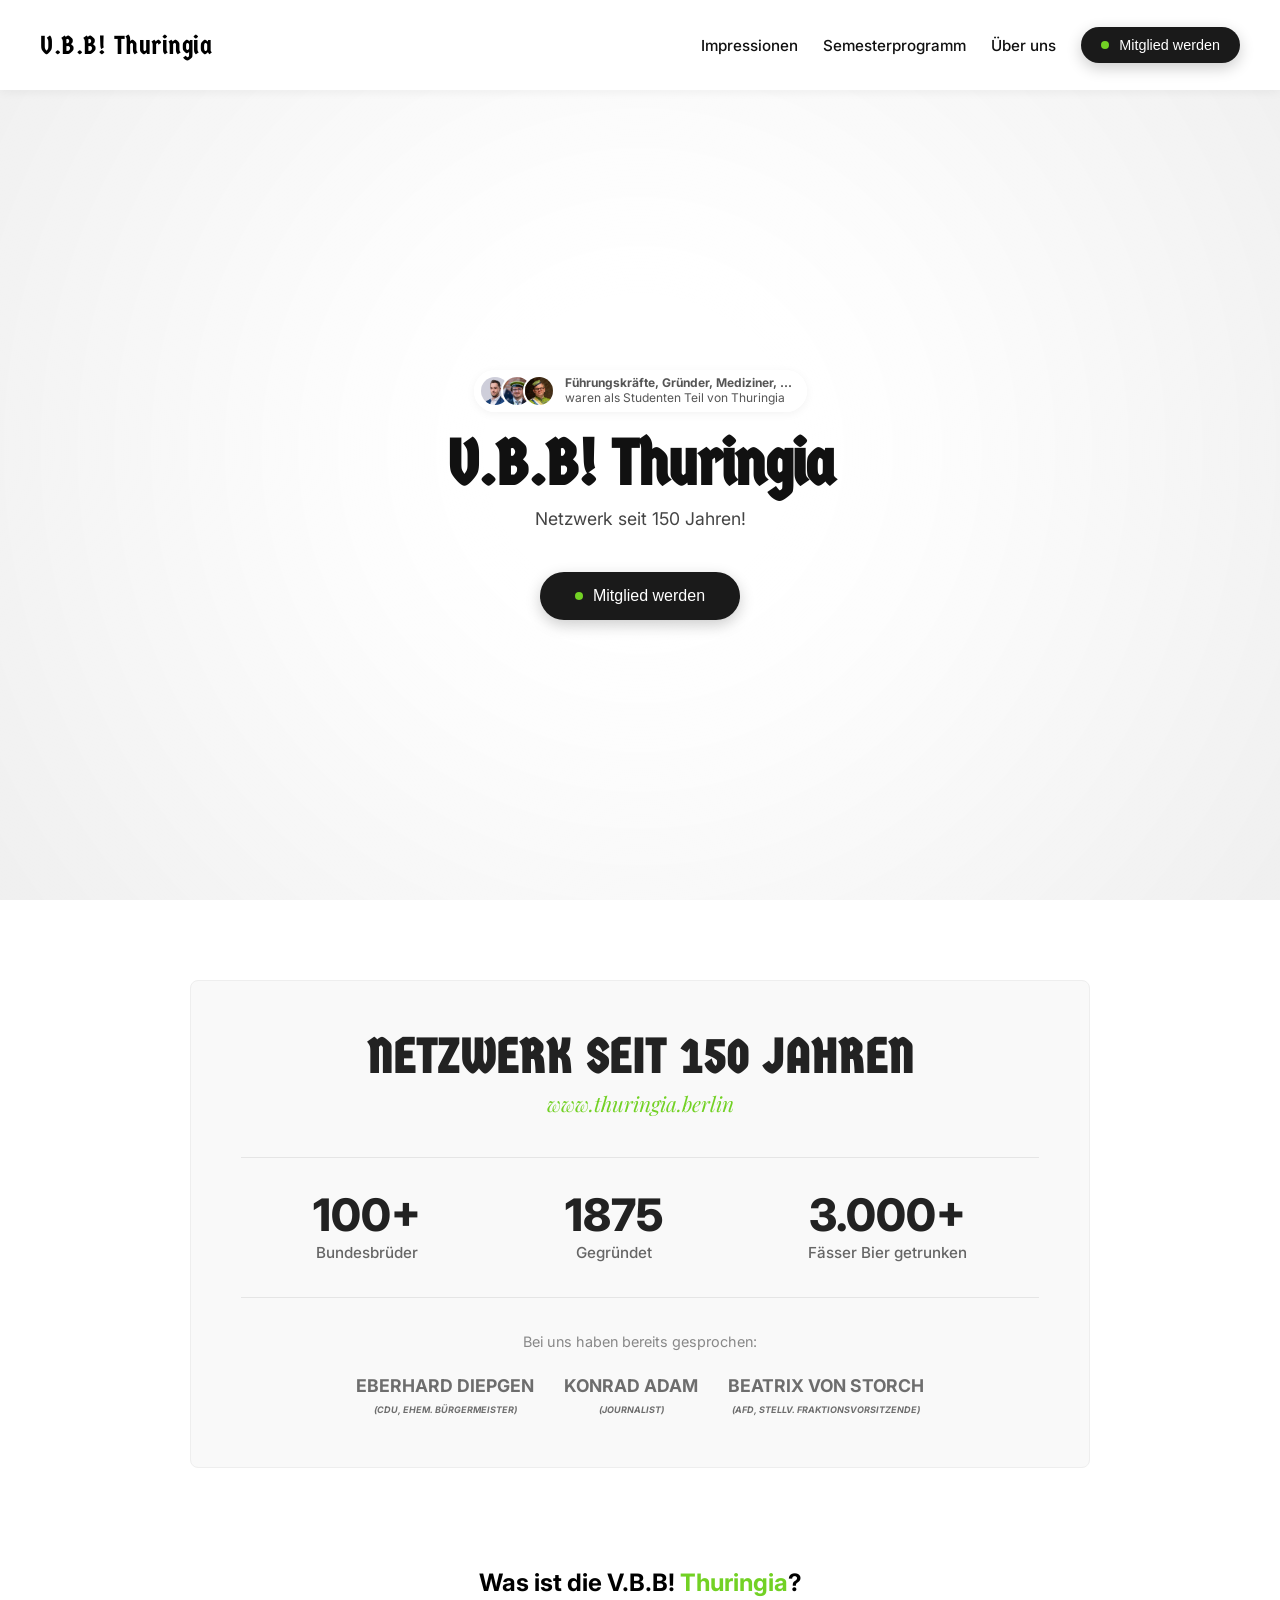
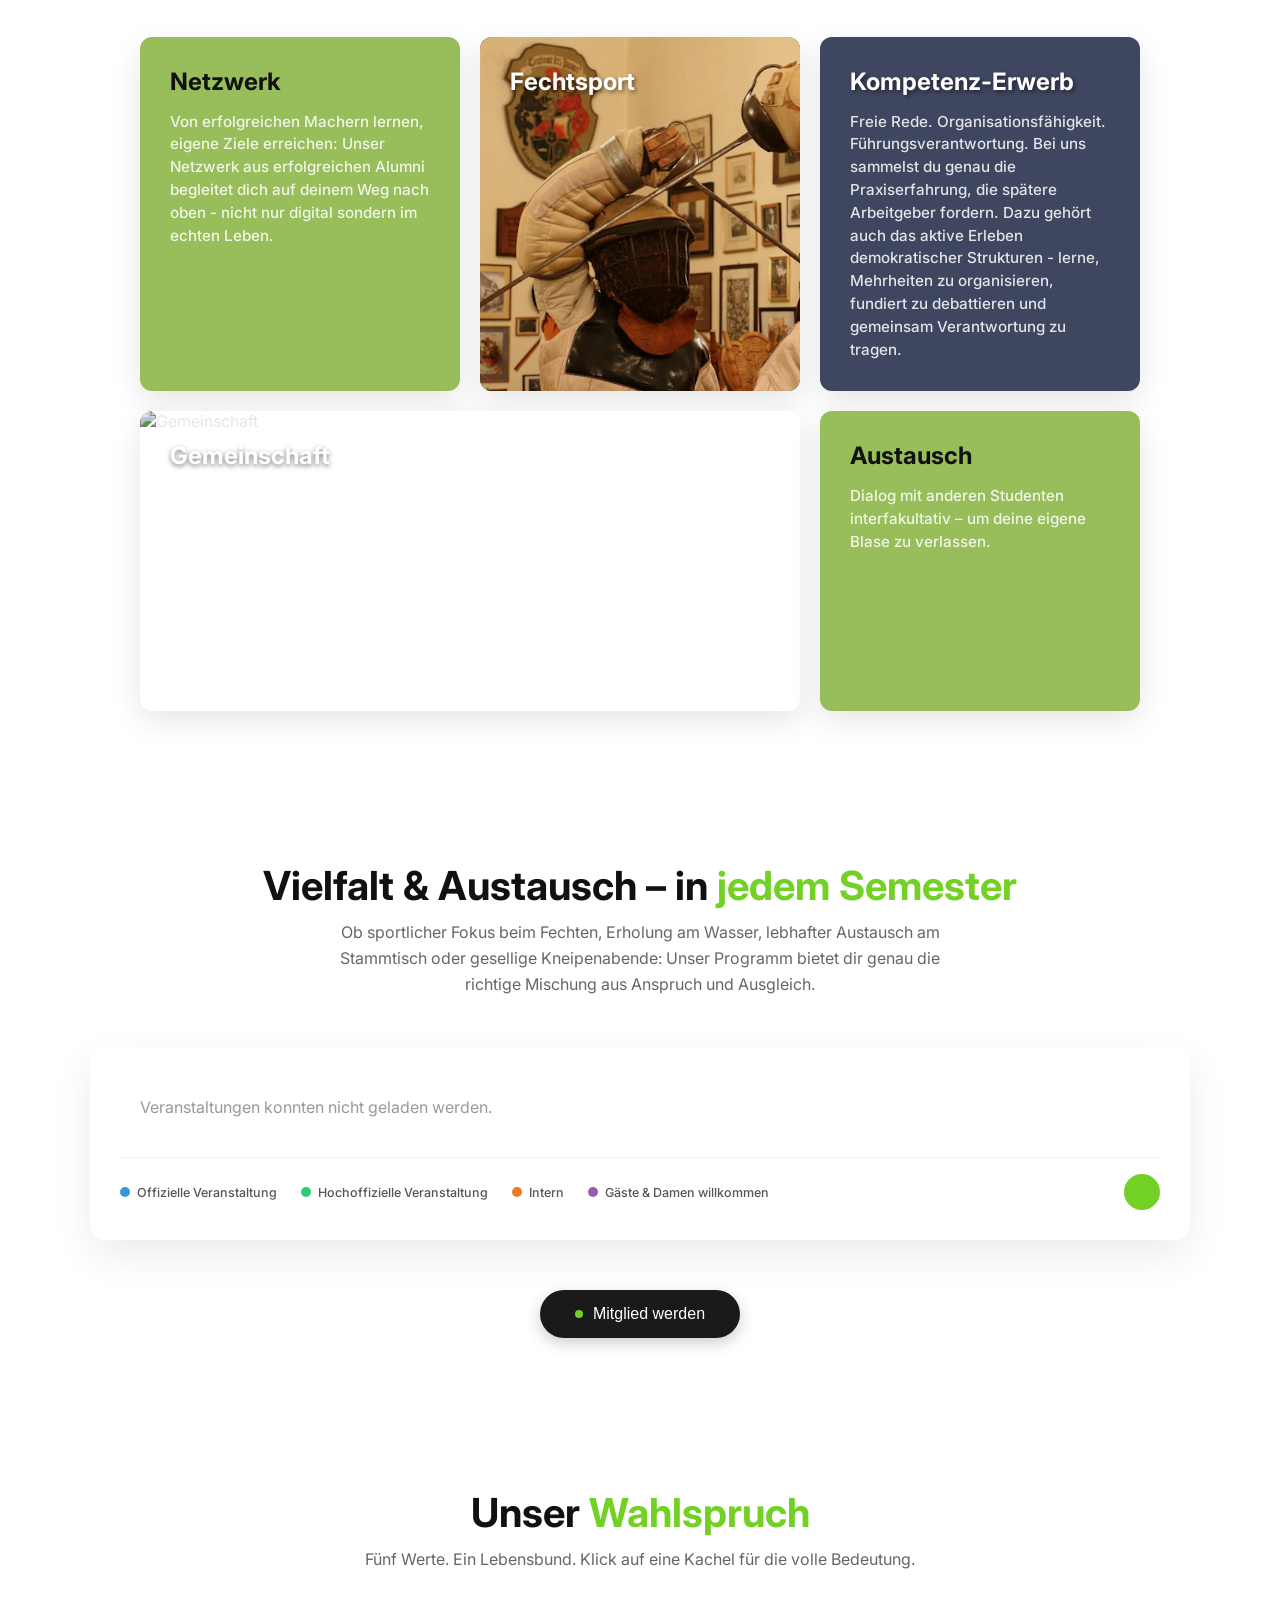
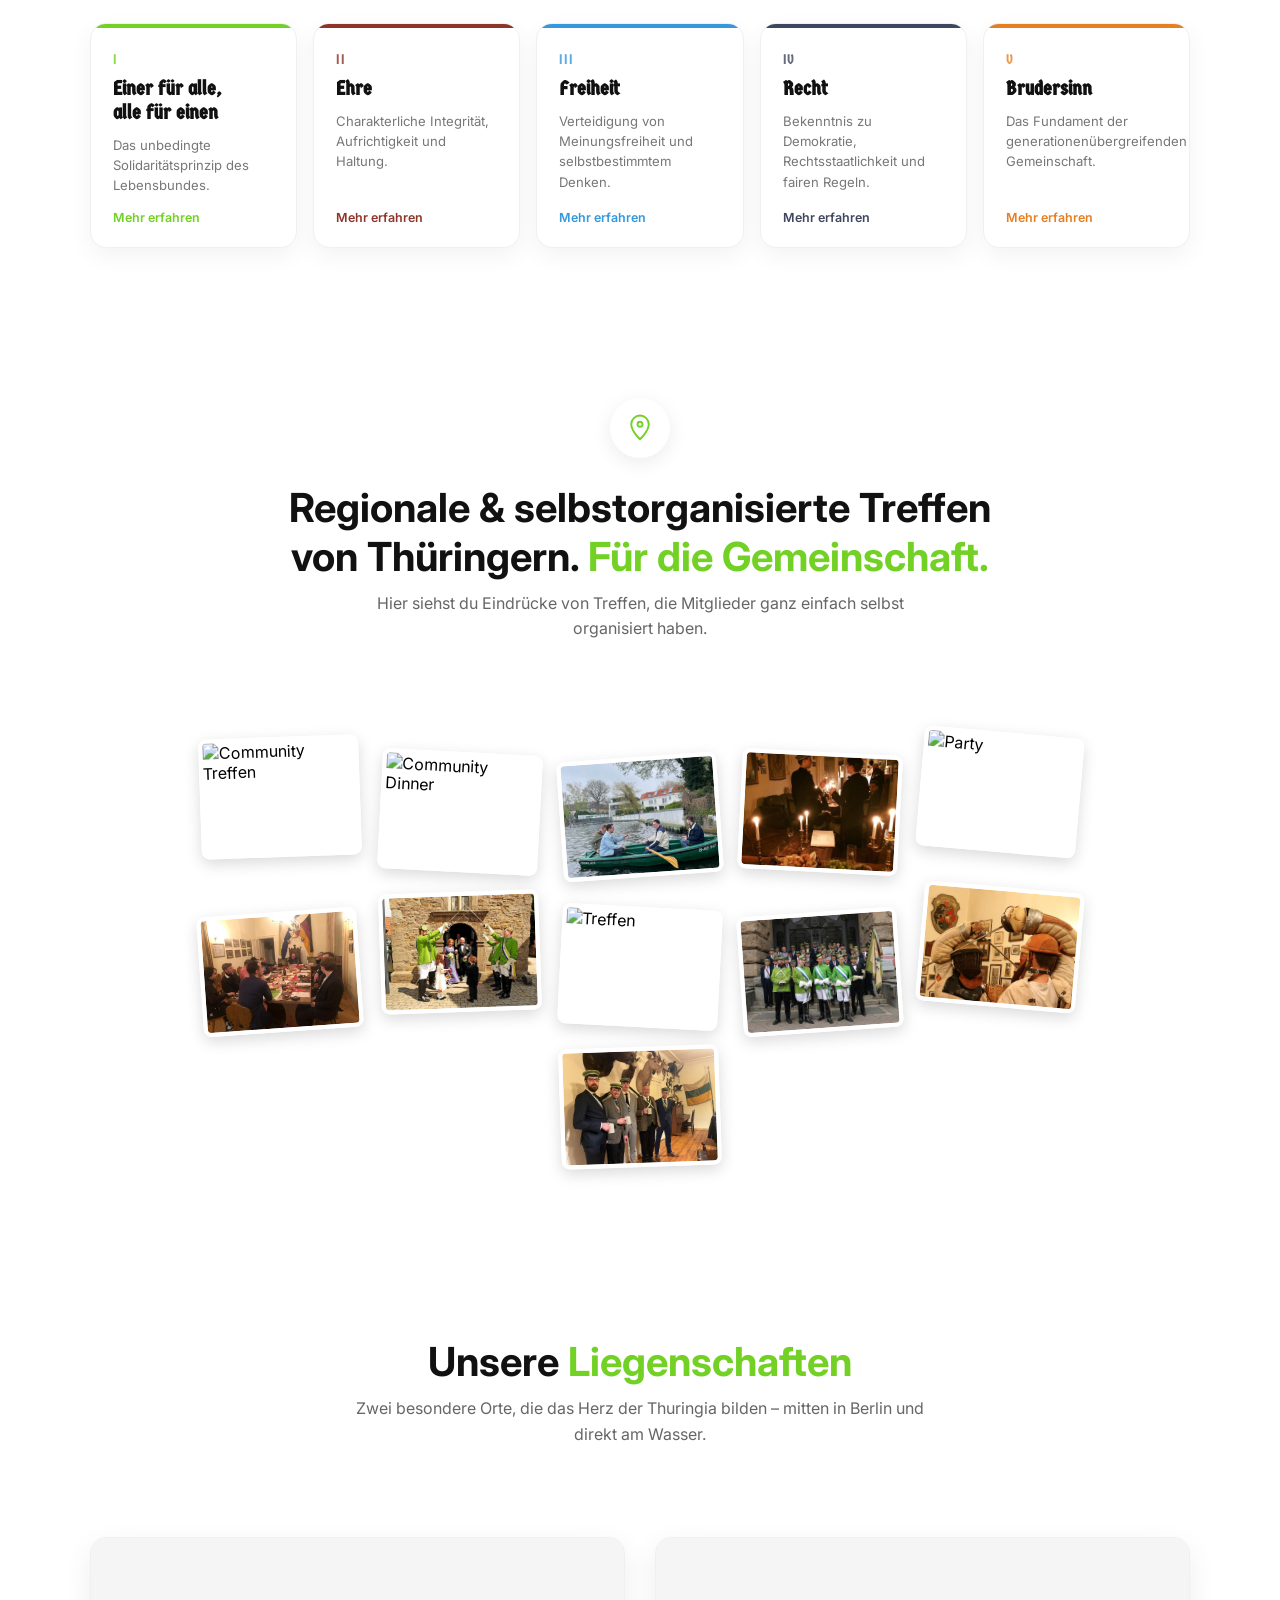
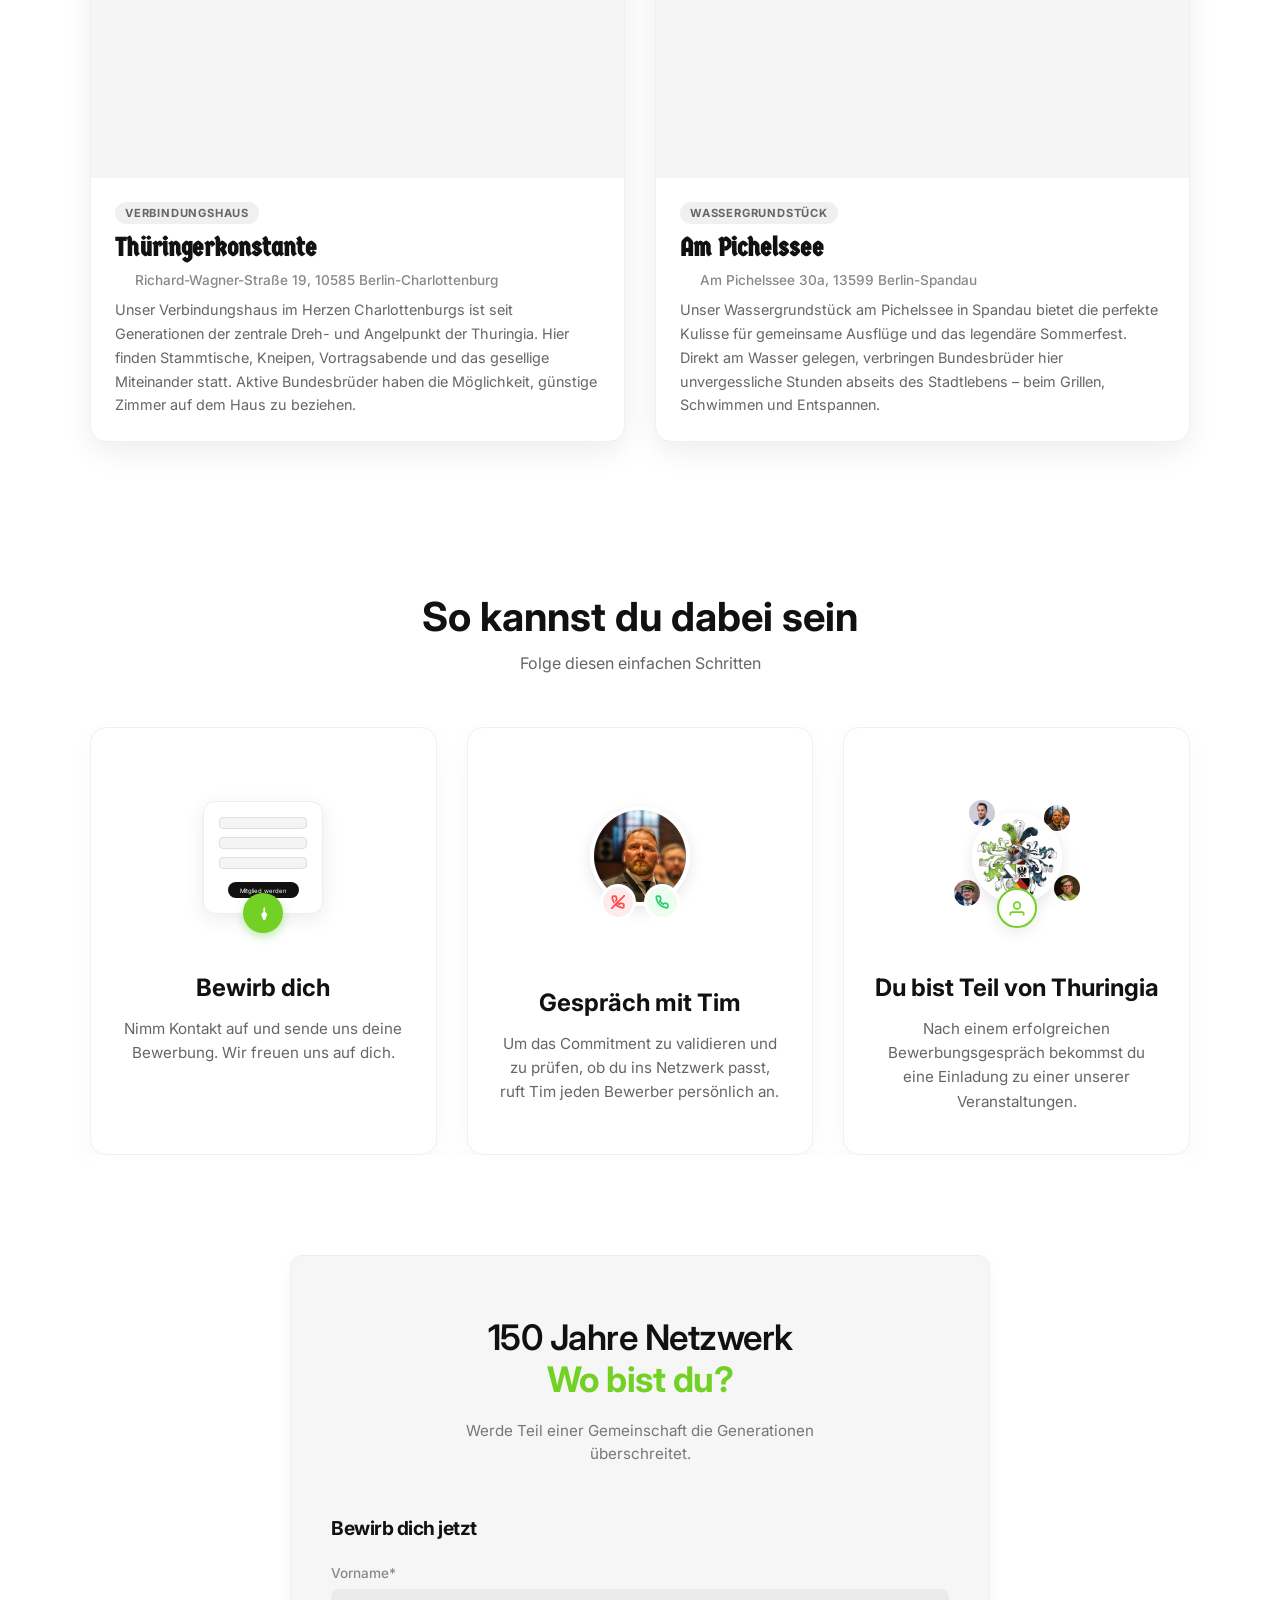
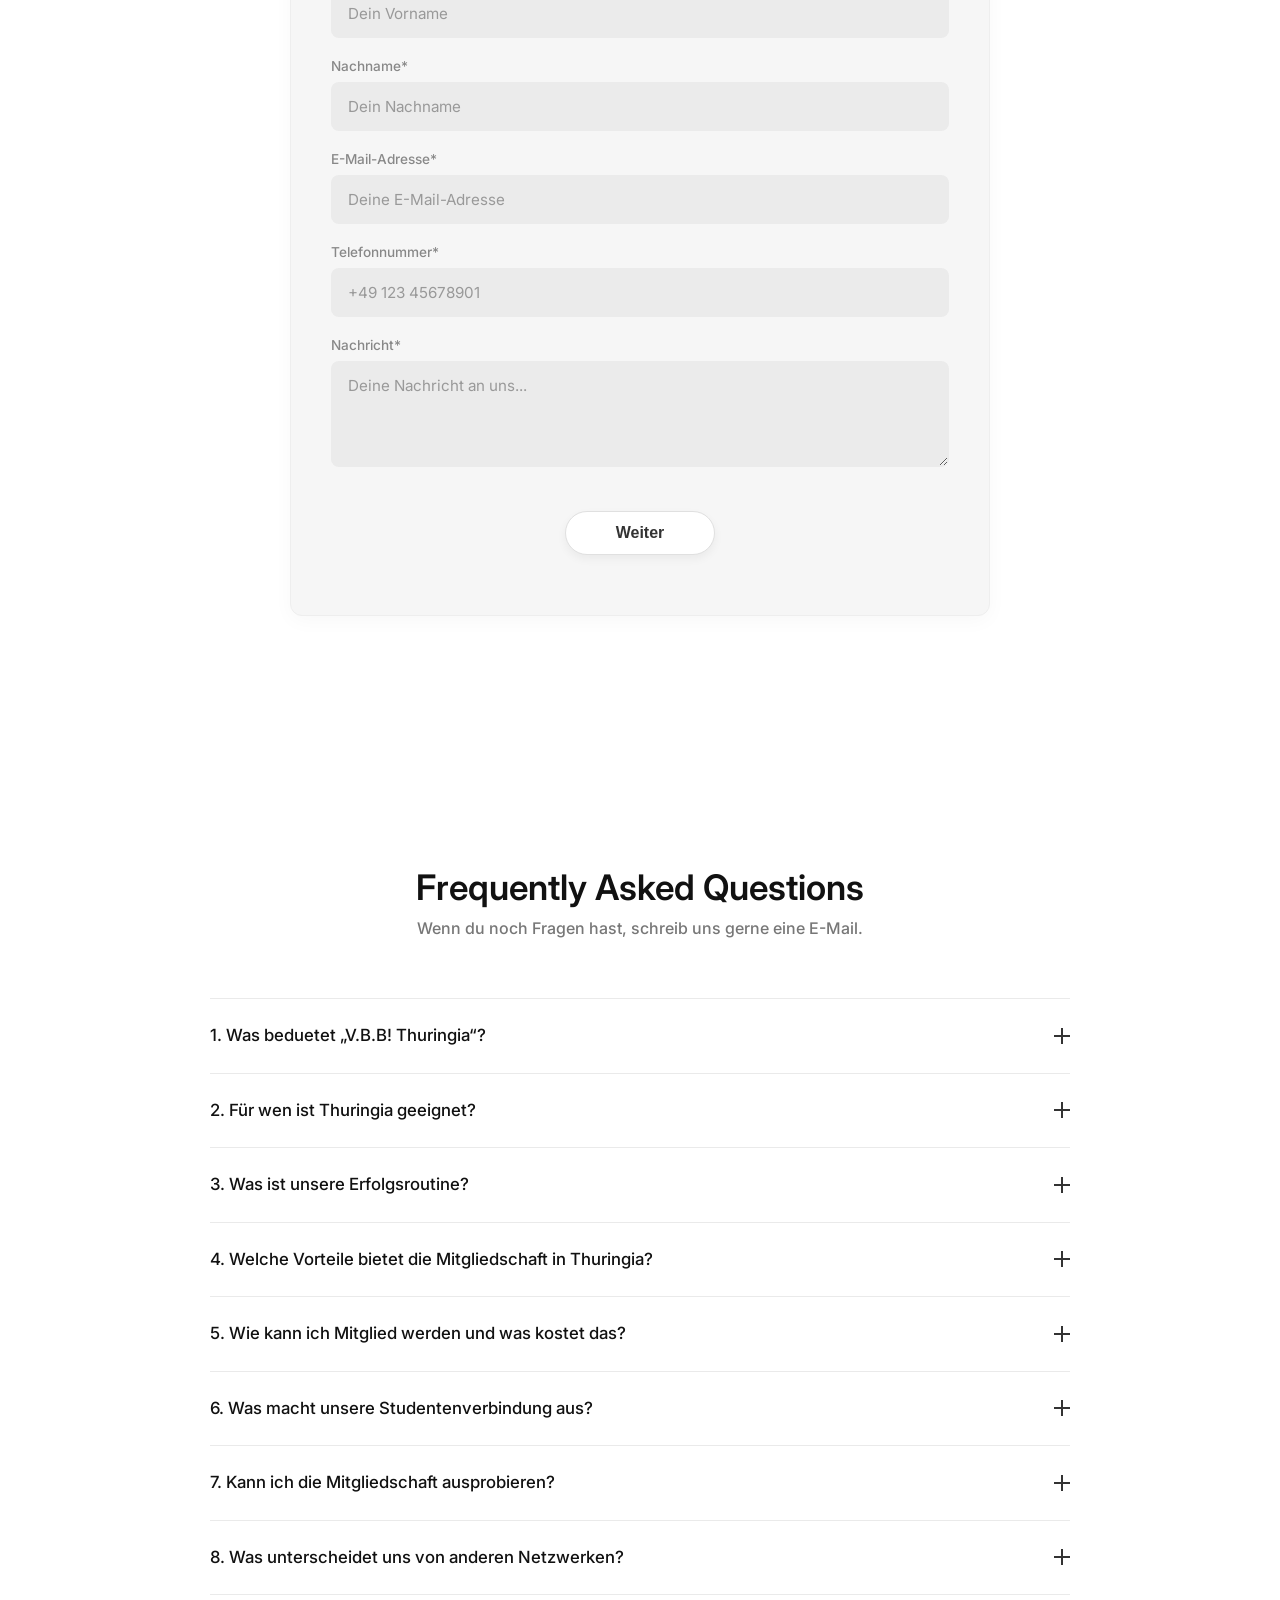
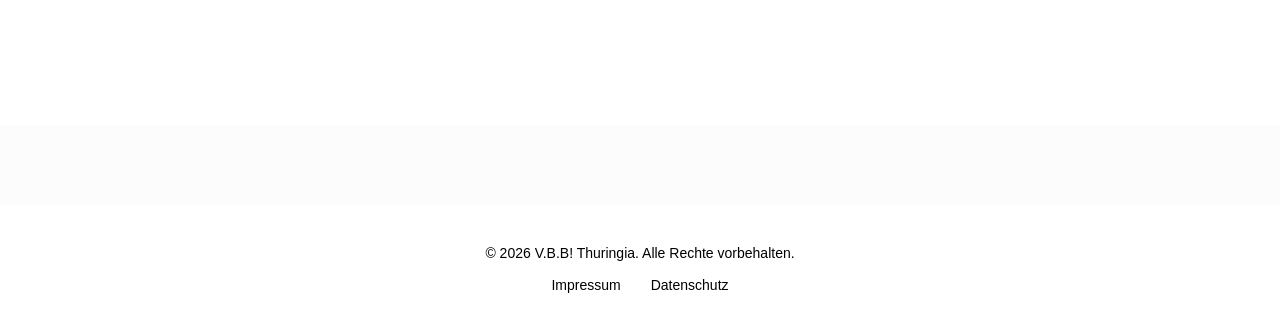
==== commit 48021e17: "Add files via upload" ====
--- a/index.html
+++ b/index.html
@@ -473,74 +473,114 @@
             line-height: 1.6;
         }
 
-        .values-grid {
+        /* --- Wahlspruch cards --- */
+        .ws-grid {
+            display: grid;
+            grid-template-columns: repeat(5, 1fr);
+            gap: 16px;
+            width: 100%;
+            max-width: 1100px;
+        }
+
+        .ws-card {
+            background: #fff;
+            border-radius: 16px;
+            padding: 28px 22px 22px;
+            cursor: pointer;
+            border: 1px solid #f0f0f0;
+            box-shadow: 0 8px 24px rgba(0,0,0,0.05);
+            transition: transform 0.25s ease, box-shadow 0.25s ease;
             display: flex;
             flex-direction: column;
-            gap: 20px;
+            gap: 10px;
+            position: relative;
+            overflow: hidden;
+        }
+
+        .ws-card::before {
+            content: '';
+            position: absolute;
+            top: 0; left: 0; right: 0;
+            height: 4px;
+            background: var(--ws-color, #72d124);
+            border-radius: 16px 16px 0 0;
+        }
+
+        .ws-card:hover {
+            transform: translateY(-6px);
+            box-shadow: 0 18px 44px rgba(0,0,0,0.1);
+        }
+
+        .ws-roman {
+            font-family: 'Germania One', serif;
+            font-size: 0.85rem;
+            color: var(--ws-color, #72d124);
+            opacity: 0.8;
+            letter-spacing: 0.05em;
+        }
+
+        .ws-title {
+            font-family: 'Germania One', serif;
+            font-size: 1.25rem;
+            color: #111;
+            line-height: 1.2;
+            margin: 0;
+        }
+
+        .ws-short {
+            font-size: 0.82rem;
+            color: #777;
+            line-height: 1.55;
+            flex: 1;
+            margin: 0;
+        }
+
+        .ws-more {
+            display: flex;
             align-items: center;
-            width: 100%;
-        }
-
-        .values-row {
-            display: flex;
-            justify-content: center;
-            gap: 20px;
-            flex-wrap: wrap;
-            width: 100%;
-        }
-
-        .value-card {
-            background: #fff;
-            border-radius: 12px;
-            width: 200px;
-            padding: 30px 20px;
-            text-align: center;
-            box-shadow: 0 10px 30px rgba(0,0,0,0.05);
-            display: flex;
-            flex-direction: column;
-            align-items: center;
-            transition: transform 0.3s ease, box-shadow 0.3s ease;
-            position: relative;
-        }
-
-        .value-card:hover {
-            transform: translateY(-8px);
-            box-shadow: 0 15px 35px rgba(0,0,0,0.1);
-            z-index: 10;
-        }
-
-        .vc-icon {
-            width: 50px;
-            height: 50px;
-            border-radius: 50%;
-            display: flex;
-            align-items: center;
-            justify-content: center;
-            margin-bottom: 20px;
-            color: white;
-            font-size: 1.2rem;
-        }
-
-        .icon-orange { background-color: var(--primary-green); }
-        .icon-green { background-color: var(--color-blue); }
-
-        .vc-title {
-            font-size: 1.2rem;
+            gap: 4px;
+            font-size: 0.78rem;
             font-weight: 600;
+            color: var(--ws-color, #72d124);
+            margin-top: 4px;
+        }
+
+        /* Wahlspruch detail modal */
+        .ws-modal-content {
+            max-width: 560px;
+            padding: 40px;
+        }
+
+        .ws-modal-tag {
+            font-size: 0.75rem;
+            font-weight: 700;
+            letter-spacing: 0.12em;
+            text-transform: uppercase;
+            color: var(--ws-modal-color, #72d124);
+            margin-bottom: 8px;
+        }
+
+        .ws-modal-title {
+            font-family: 'Germania One', serif;
+            font-size: 2rem;
             color: #111;
-            margin-bottom: 10px;
-        }
-
-        .vc-text {
-            font-size: 0.8rem;
-            color: #666;
-            line-height: 1.4;
-        }
-
-        .vc-icon svg {
-            width: 24px;
-            height: 24px;
-            fill: white;
+            margin: 0 0 20px;
+            line-height: 1.2;
+        }
+
+        .ws-modal-body {
+            font-size: 0.95rem;
+            color: #444;
+            line-height: 1.75;
+            white-space: pre-line;
+        }
+
+        @media (max-width: 900px) {
+            .ws-grid { grid-template-columns: repeat(3, 1fr); }
+        }
+
+        @media (max-width: 600px) {
+            .ws-grid { grid-template-columns: repeat(2, 1fr); }
         }
 
         /* --- 9. STEPS SECTION --- */
@@ -815,10 +855,9 @@
 
 .cal-grid {
     display: grid;
-    grid-template-columns: repeat(4, minmax(120px, 1fr));
-    /* Ensure the container itself doesn't add a top or left line */
-    border-top: none;
-    border-left: none;
+    /* grid-template-columns wird per JS dynamisch gesetzt */
+    overflow: hidden;
+    border-radius: 8px;
 }
 
 .cal-header {
@@ -827,52 +866,19 @@
     color: #888;
     font-size: 0.9rem;
     padding: 15px 10px;
-    /* First row: No top border as requested */
-    border-top: none; 
-    /* Keep the bottom line to separate month names from the dates */
-    border-bottom: 2px solid #f0f0f0;
-    /* Right border for vertical separation */
-    border-right: 1px solid #f0f0f0;
-}
-.cal-header:last-of-type {
-    border-right: none;
-}
-
-/* Remove right border on the very last header (top right corner) */
-.cal-header:nth-child(4) {
-    border-right: none;
+    /* box-shadow erzeugt rechte + untere Linie für jede Zelle –
+       funktioniert für beliebig viele Spalten ohne nth-child */
+    box-shadow: inset -1px -2px 0 #e8e8e8;
 }
 
 .cal-cell {
-    border-bottom: 1px solid #f0f0f0;
-    border-right: 1px solid #f0f0f0;
     min-height: 70px;
     padding: 10px;
     display: flex;
     flex-direction: column;
     gap: 8px;
     align-items: flex-start;
-}
-
-/* --- COLUMN LOGIC --- */
-
-/* Remove right border on the last column (right side) */
-.cal-cell:nth-child(4n) { 
-    border-right: none; 
-} 
-
-/* Remove left border on the first column (left side) */
-/* This targets cells 1, 5, 9... in your 4-column grid */
-.cal-cell:nth-child(4n+1), 
-.cal-header:nth-child(4n+1) {
-    border-left: none;
-}
-
-/* --- ROW LOGIC --- */
-
-/* Ensure the last row elements don't have a bottom border */
-.cal-cell.cal-row-last { 
-    border-bottom: none; 
+    box-shadow: inset -1px -1px 0 #f0f0f0;
 }
 
 
@@ -1144,6 +1150,91 @@
         }
 
         /* --- 14. Inspiration Section (Neu hinzugefügt) --- */
+        /* --- Liegenschaften --- */
+        .locations-grid {
+            display: grid;
+            grid-template-columns: repeat(2, 1fr);
+            gap: 30px;
+            width: 100%;
+            max-width: 1100px;
+            margin-top: 40px;
+        }
+
+        .location-card {
+            background: #fff;
+            border-radius: 16px;
+            overflow: hidden;
+            box-shadow: 0 10px 30px rgba(0,0,0,0.07);
+            border: 1px solid #f0f0f0;
+            display: flex;
+            flex-direction: column;
+        }
+
+        .location-map {
+            width: 100%;
+            height: 240px;
+            background: #f5f5f5;
+        }
+
+        .location-map iframe {
+            width: 100%;
+            height: 100%;
+            border: none;
+            display: block;
+        }
+
+        .location-info {
+            padding: 24px;
+            display: flex;
+            flex-direction: column;
+            gap: 10px;
+            flex: 1;
+        }
+
+        .location-tag {
+            display: inline-block;
+            background: #f0f0f0;
+            color: #666;
+            font-size: 0.7rem;
+            font-weight: 700;
+            text-transform: uppercase;
+            letter-spacing: 0.8px;
+            padding: 4px 10px;
+            border-radius: 20px;
+            width: fit-content;
+        }
+
+        .location-name {
+            font-family: 'Germania One', serif;
+            font-size: 1.6rem;
+            color: #111;
+            margin: 0;
+            line-height: 1.1;
+        }
+
+        .location-address {
+            display: flex;
+            align-items: flex-start;
+            gap: 6px;
+            font-size: 0.85rem;
+            color: #888;
+            font-weight: 500;
+        }
+
+        .location-desc {
+            font-size: 0.9rem;
+            color: #666;
+            line-height: 1.65;
+            margin: 0;
+        }
+
+        @media (max-width: 768px) {
+            .locations-grid {
+                grid-template-columns: 1fr;
+            }
+            .location-map { height: 200px; }
+        }
+
         .inspiration-section {
             max-width: 1200px;
             width: 100%;
@@ -1264,7 +1355,6 @@
             }
 
             .section-wrapper, .steps-container { margin-top: 80px; }
-            .value-card { width: 40%; max-width: 300px; }
             
             .calendar-card { padding: 5px; }
             
@@ -1846,67 +1936,46 @@
 </div>
 
         <div class="section-wrapper" id="about">
-            <h2 class="section-title">Was Thuringia wirklich ausmacht</h2>
-            <p class="section-subtitle">
-                Thuringia ist mehr als ein Verein – es ist eine Haltung. Diese 7 Werte prägen unsere Gemeinschaft, unser Miteinander und unser tägliches Tun.
-            </p>
-
-            <div class="values-grid">
-                <div class="values-row">
-                    <div class="value-card">
-                        <div class="vc-icon icon-orange">
-                            <svg viewBox="0 0 24 24"><path d="M12,2C8.13,2 5,5.13 5,9C5,12.38 7.39,15.2 10.5,15.8V18H13.5V15.8C16.61,15.2 19,12.38 19,9C19,5.13 15.87,2 12,2M7.41,9C7.41,6.46 9.46,4.41 12,4.41C14.54,4.41 16.59,6.46 16.59,9H15C15,7.34 13.66,6 12,6C10.34,6 9,7.34 9,9H7.41M13,20H11V22H13V20Z" /></svg>
-                        </div>
-                        <h3 class="vc-title">Freiheit</h3>
-                        <p class="vc-text">Selbstbestimmter Austausch ohne Einschränkung</p>
-                    </div>
-                    <div class="value-card">
-                        <div class="vc-icon icon-orange">
-                            <svg viewBox="0 0 24 24"><path d="M12,9A3,3 0 0,0 9,12A3,3 0 0,0 12,15A3,3 0 0,0 15,12A3,3 0 0,0 12,9M12,17A5,5 0 0,1 7,12A5,5 0 0,1 12,7A5,5 0 0,1 17,12A5,5 0 0,1 12,17M12,4.5C7,4.5 2.73,7.61 1,12C2.73,16.39 7,19.5 12,19.5C17,19.5 21.27,16.39 23,12C21.27,7.61 17,4.5 12,4.5Z" /></svg>
-                        </div>
-                        <h3 class="vc-title">Wissen</h3>
-                        <p class="vc-text">Politischer und wissenschaftlicher Diskurs</p>
-                    </div>
-                    <div class="value-card">
-                        <div class="vc-icon icon-green">
-                            <svg viewBox="0 0 24 24"><path d="M12.75,3.94C13.75,3.22 14.96,2.83 16.17,2.83C17.44,2.83 18.73,3.31 19.7,4.24C21.65,6.1 21.72,9.15 19.92,11.1L12.06,19.66L4.25,11.08C2.5,9.13 2.57,6.1 4.5,4.24C6.5,2.34 9.5,2.39 11.45,4.3L12.06,4.92L12.75,3.94M12.06,16.74L18.41,9.81C19.34,8.81 19.33,7.18 18.36,6.16C17.38,5.15 15.77,5.1 14.75,6.07L12.06,8.7L9.42,6.08C8.4,5.1 6.78,5.15 5.81,6.16C4.84,7.18 4.83,8.81 5.76,9.81L12.06,16.74Z" /></svg>
-                        </div>
-                        <h3 class="vc-title">Tradition</h3>
-                        <p class="vc-text">Studentisches Leben hautnah miterleben!</p>
-                    </div>
+            <h2 class="section-title">Unser <span class="highlight">Wahlspruch</span></h2>
+            <p class="section-subtitle">Fünf Werte. Ein Lebensbund. Klick auf eine Kachel für die volle Bedeutung.</p>
+
+            <div class="ws-grid">
+
+                <div class="ws-card" data-ws="0" style="--ws-color:#72d124;">
+                    <span class="ws-roman">I</span>
+                    <h3 class="ws-title">Einer für alle,<br>alle für einen</h3>
+                    <p class="ws-short">Das unbedingte Solidaritätsprinzip des Lebensbundes.</p>
+                    <div class="ws-more">Mehr erfahren <i data-lucide="arrow-right" style="width:13px;height:13px;"></i></div>
                 </div>
 
-                <div class="values-row">
-                    <div class="value-card">
-                        <div class="vc-icon icon-green">
-                            <svg viewBox="0 0 24 24"><path d="M12,2A10,10 0 0,1 22,12A10,10 0 0,1 12,22A10,10 0 0,1 2,12A10,10 0 0,1 12,2M12,4A8,8 0 0,0 4,12A8,8 0 0,0 12,20A8,8 0 0,0 20,12A8,8 0 0,0 12,4M16.33,8.91L17.58,10.16L11.5,16.25L7.91,12.66L9.16,11.41L11.5,13.75L16.33,8.91Z" /></svg>
-                        </div>
-                        <h3 class="vc-title">Unterstützung</h3>
-                        <p class="vc-text">Du wirst gesehen. Einer für alle, Alle für einen.</p>
-                    </div>
-                    <div class="value-card">
-                        <div class="vc-icon icon-orange">
-                            <svg viewBox="0 0 24 24"><path d="M16,6L18.29,8.29L13.41,13.17L9.41,9.17L2,16.59L3.41,18L9.41,12L13.41,16L19.71,9.71L22,12V6H16Z" /></svg>
-                        </div>
-                        <h3 class="vc-title">Wachstum</h3>
-                        <p class="vc-text">Wo wir sind ist Vorne!</p>
-                    </div>
-                    
-                    <div class="value-card">
-                        <div class="vc-icon icon-orange">
-                            <svg viewBox="0 0 24 24"><path d="M12 2C6.5 2 2 6.5 2 12S6.5 22 12 22 22 17.5 22 12 17.5 2 12 2M10 17L5 12L6.41 10.59L10 14.17L17.59 6.58L19 8L10 17Z" /></svg>
-                        </div>
-                        <h3 class="vc-title">Ertüchtigung</h3>
-                        <p class="vc-text">Fechten, Rudern, Schießen, Sauphen</p>
-                    </div>
-                    <div class="value-card">
-                        <div class="vc-icon icon-green">
-                            <svg viewBox="0 0 24 24"><path d="M12,2A7,7 0 0,0 5,9C5,11.38 6.19,13.47 8,14.74V17A1,1 0 0,0 9,18H15A1,1 0 0,0 16,17V14.74C17.81,13.47 19,11.38 19,9A7,7 0 0,0 12,2M9,21A1,1 0 0,0 10,22H14A1,1 0 0,0 15,21V20H9V21Z" /></svg>
-                        </div>
-                        <h3 class="vc-title">Veranstaltungen</h3>
-                        <p class="vc-text">Vernetzt in ganz Deutschland!</p>
-                    </div>
+                <div class="ws-card" data-ws="1" style="--ws-color:#8f3428;">
+                    <span class="ws-roman">II</span>
+                    <h3 class="ws-title">Ehre</h3>
+                    <p class="ws-short">Charakterliche Integrität, Aufrichtigkeit und Haltung.</p>
+                    <div class="ws-more">Mehr erfahren <i data-lucide="arrow-right" style="width:13px;height:13px;"></i></div>
                 </div>
+
+                <div class="ws-card" data-ws="2" style="--ws-color:#3498db;">
+                    <span class="ws-roman">III</span>
+                    <h3 class="ws-title">Freiheit</h3>
+                    <p class="ws-short">Verteidigung von Meinungsfreiheit und selbstbestimmtem Denken.</p>
+                    <div class="ws-more">Mehr erfahren <i data-lucide="arrow-right" style="width:13px;height:13px;"></i></div>
+                </div>
+
+                <div class="ws-card" data-ws="3" style="--ws-color:#3f465f;">
+                    <span class="ws-roman">IV</span>
+                    <h3 class="ws-title">Recht</h3>
+                    <p class="ws-short">Bekenntnis zu Demokratie, Rechtsstaatlichkeit und fairen Regeln.</p>
+                    <div class="ws-more">Mehr erfahren <i data-lucide="arrow-right" style="width:13px;height:13px;"></i></div>
+                </div>
+
+                <div class="ws-card" data-ws="4" style="--ws-color:#e67e22;">
+                    <span class="ws-roman">V</span>
+                    <h3 class="ws-title">Brudersinn</h3>
+                    <p class="ws-short">Das Fundament der generationenübergreifenden Gemeinschaft.</p>
+                    <div class="ws-more">Mehr erfahren <i data-lucide="arrow-right" style="width:13px;height:13px;"></i></div>
+                </div>
+
             </div>
         </div>
 
@@ -1939,94 +2008,50 @@
         </div>
 
         <div class="section-wrapper">
-            <section class="inspiration-section">
-                <header class="inspiration-header">
-                    <h2>V.B.B! Thuringia in Fakten, die inspirieren</h2>
-                    <p>Von wissenschaftlichen Abenden bis zum Stiftungsfest – unsere Verbindung ist so vielfältig wie ihre Bundesbrüder.</p>
-                </header>
-
-                <div class="fact-grid">
-                    <div class="fact-card">
-                        <div class="icon-circle fact-orange"><i data-lucide="smile"></i></div>
-                        <div class="fact-content">
-                            <h3>Generationen vereint</h3>
-                            <p>Vom 18-jährigen Fux bis zum 95-jährigen Alten Herrn – unser Lebensbund verbindet Generationen auf Augenhöhe.</p>
+            <h2 class="section-title">Unsere <span class="highlight">Liegenschaften</span></h2>
+            <p class="section-subtitle">Zwei besondere Orte, die das Herz der Thuringia bilden – mitten in Berlin und direkt am Wasser.</p>
+
+            <div class="locations-grid">
+
+                <!-- Verbindungshaus -->
+                <div class="location-card">
+                    <div class="location-map">
+                        <iframe
+                            src="https://maps.google.com/maps?q=Richard-Wagner-Stra%C3%9Fe+19%2C+10585+Berlin&t=&z=16&ie=UTF8&iwloc=&output=embed"
+                            allowfullscreen="" loading="lazy" referrerpolicy="no-referrer-when-downgrade">
+                        </iframe>
+                    </div>
+                    <div class="location-info">
+                        <div class="location-tag">Verbindungshaus</div>
+                        <h3 class="location-name">Thüringerkonstante</h3>
+                        <div class="location-address">
+                            <i data-lucide="map-pin" style="width:14px;height:14px;flex-shrink:0;color:var(--primary-green);"></i>
+                            Richard-Wagner-Straße 19, 10585 Berlin-Charlottenburg
                         </div>
-                    </div>
-
-                    <div class="fact-card">
-                        <div class="icon-circle fact-brown"><i data-lucide="book-open"></i></div>
-                        <div class="fact-content">
-                            <h3>Akademische Förderung</h3>
-                            <p>Mit günstigen Zimmern auf dem Haus und Mentoring-Programmen unterstützen wir die junge Studentengeneration.</p>
-                        </div>
-                    </div>
-
-                    <div class="fact-card">
-                        <div class="icon-circle fact-orange-light"><i data-lucide="users"></i></div>
-                        <div class="fact-content">
-                            <h3>Starkes Netzwerk</h3>
-                            <p>Seit unserer Gründung haben hunderte Studenten bei uns ihre akademische Heimat und lebenslange Freunde gefunden.</p>
-                        </div>
-                    </div>
-
-                    <div class="fact-card">
-                        <div class="icon-circle fact-dark-green"><i data-lucide="trophy"></i></div>
-                        <div class="fact-content">
-                            <h3>Zielsicher</h3>
-                            <p>Ob bei Turnieren im Hochschulsport, im Studium oder beim feierlichen Fassanstich – Teamgeist steht an erster Stelle.</p>
-                        </div>
-                    </div>
-
-                    <div class="fact-card">
-                        <div class="icon-circle fact-coral"><i data-lucide="globe"></i></div>
-                        <div class="fact-content">
-                            <h3>Blick über den Tellerrand</h3>
-                            <p>Von Auslandssemestern bis zur Forschungsexpedition – unsere Bundesbrüder sammeln weltweit Erfahrungen und teilen sie auf dem Haus.</p>
-                        </div>
-                    </div>
-
-                    <div class="fact-card">
-                        <div class="icon-circle fact-dark-red"><i data-lucide="calendar"></i></div>
-                        <div class="fact-content">
-                            <h3>Austausch & Wissen</h3>
-                            <p>Zahlreiche wissenschaftliche Vortragsabende, Rhetorikseminare und unzählige Stunden akademischer Diskurs.</p>
-                        </div>
-                    </div>
-
-                    <div class="fact-card">
-                        <div class="icon-circle fact-orange"><i data-lucide="map"></i></div>
-                        <div class="fact-content">
-                            <h3>Gemeinsam erleben</h3>
-                            <p>Regelmäßige Aktivenfahrten, feierliche Stiftungsfeste und unvergessliche Kneipen schweißen uns zusammen.</p>
-                        </div>
-                    </div>
-
-                    <div class="fact-card">
-                        <div class="icon-circle fact-forest-green"><i data-lucide="home"></i></div>
-                        <div class="fact-content">
-                            <h3>Unsere Konstante</h3>
-                            <p>Unser wunderschönes Verbindungshaus im Herzen der Stadt ist seit Generationen unser zentraler Dreh- und Angelpunkt.</p>
-                        </div>
-                    </div>
-
-                    <div class="fact-card">
-                        <div class="icon-circle fact-salmon"><i data-lucide="heart"></i></div>
-                        <div class="fact-content">
-                            <h3>Wahrer Reichtum</h3>
-                            <p>Der größte Schatz unserer Verbindung ist kein Bankkonto, sondern die absolute Verlässlichkeit lebenslanger Freundschaften.</p>
-                        </div>
+                        <p class="location-desc">Unser Verbindungshaus im Herzen Charlottenburgs ist seit Generationen der zentrale Dreh- und Angelpunkt der Thuringia. Hier finden Stammtische, Kneipen, Vortragsabende und das gesellige Miteinander statt. Aktive Bundesbrüder haben die Möglichkeit, günstige Zimmer auf dem Haus zu beziehen.</p>
                     </div>
                 </div>
 
-                <div class="inspiration-cta-container">
-                    <a href="#mitglied" style="text-decoration: none;">
-                        <button class="cta-button" style="margin: 0 auto;">
-                            <span class="status-dot"></span> Mitglied werden
-                        </button>
-                    </a>
+                <!-- Wassergrundstück -->
+                <div class="location-card">
+                    <div class="location-map">
+                        <iframe
+                            src="https://maps.google.com/maps?q=Am+Pichelssee+30a%2C+13599+Berlin+Spandau&t=&z=16&ie=UTF8&iwloc=&output=embed"
+                            allowfullscreen="" loading="lazy" referrerpolicy="no-referrer-when-downgrade">
+                        </iframe>
+                    </div>
+                    <div class="location-info">
+                        <div class="location-tag">Wassergrundstück</div>
+                        <h3 class="location-name">Am Pichelssee</h3>
+                        <div class="location-address">
+                            <i data-lucide="map-pin" style="width:14px;height:14px;flex-shrink:0;color:var(--primary-green);"></i>
+                            Am Pichelssee 30a, 13599 Berlin-Spandau
+                        </div>
+                        <p class="location-desc">Unser Wassergrundstück am Pichelssee in Spandau bietet die perfekte Kulisse für gemeinsame Ausflüge und das legendäre Sommerfest. Direkt am Wasser gelegen, verbringen Bundesbrüder hier unvergessliche Stunden abseits des Stadtlebens – beim Grillen, Schwimmen und Entspannen.</p>
+                    </div>
                 </div>
-            </section>
+
+            </div>
         </div>
 
         <div class="section-wrapper" >
@@ -2168,6 +2193,17 @@
     </div>
 </div>
 
+<div id="wsModal" class="modal-overlay">
+    <div class="modal-content ws-modal-content" style="position:relative;">
+        <button id="closeWsModal" class="ev-modal-close-btn" title="Schließen">
+            <i data-lucide="x" style="width:18px;height:18px;"></i>
+        </button>
+        <div class="ws-modal-tag" id="wsModalTag">Wahlspruch</div>
+        <h3 class="ws-modal-title" id="wsModalTitle"></h3>
+        <div class="ws-modal-body" id="wsModalBody"></div>
+    </div>
+</div>
+
 <section class="faq-section" id="faq">  
     <h2 class="faq-title">Frequently Asked Questions</h2>  
     <p class="faq-subtitle">Wenn du noch Fragen hast, schreib uns gerne eine E-Mail.</p>  
@@ -2176,25 +2212,24 @@
         <!-- FAQ 1 -->
         <div class="faq-item">  
             <div class="faq-header">  
-                <div class="faq-question">1. Was ist „V.B.B! Thuringia“?</div>  
+                <div class="faq-question">1. Was beduetet „V.B.B! Thuringia“?</div>  
                 <div class="faq-toggle"></div>  
             </div>  
             <div class="faq-body">  
                 <div class="faq-content">  
-                    Die V.B.B! (Vereinigte Berliner Burschenschaft) Thuringia ist eine traditionsreiche Studentenverbindung in Berlin. Wir sind eine generationenübergreifende Gemeinschaft von Studenten und Akademikern, die sich im Studium unterstützen, gemeinsame Werte teilen und Freundschaften fürs Leben schließen.  
-                </div>  
+                    Die V.B.B.! (Vereinigte Berliner Burschenschaft) Thuringia ist eine traditionsreiche Studentenverbindung in Berlin, hervorgegangen aus der erfolgreichen Fusion starker Bünde. Dieser Zusammenschluss prägt uns bis heute: Wir sind eine generationenübergreifende Gemeinschaft von Studenten und Akademikern, die sich im Studium unterstützen, gemeinsame Werte teilen und Freundschaften fürs Leben schließen.      </div>  
             </div>  
         </div>  
 
         <!-- FAQ 2 -->
         <div class="faq-item">  
             <div class="faq-header">  
-                <div class="faq-question">2. Für wen ist die V.B.B! Thuringia geeignet?</div>  
+                <div class="faq-question">2. Für wen ist Thuringia geeignet?</div>  
                 <div class="faq-toggle"></div>  
             </div>  
             <div class="faq-body">  
                 <div class="faq-content">  
-                    Unsere Gemeinschaft richtet sich an immatrikulierte Studenten an Berliner Universitäten und Hochschulen, die mehr aus ihrer Studienzeit machen wollen. Sie ist ideal für junge Männer, die über den Tellerrand ihres eigenen Studiengangs blicken, sich persönlich weiterentwickeln und Teil einer starken, verlässlichen Gemeinschaft werden möchten.  
+                    Unsere Gemeinschaft richtet sich an deutsche Studenten aller Berliner Universitäten und (Fach-) hochschulen, die sich nicht mit dem reinen Fachstudium zufriedengeben wollen. Wir suchen junge Männer, die über den Tellerrand ihres Fachbereichs blicken wollen, um sich persönlich zu entfalten und Teil eines starken, verlässlichen Lebensbundes zu werden.
                 </div>  
             </div>  
         </div>  
@@ -2207,7 +2242,7 @@
             </div>  
             <div class="faq-body">  
                 <div class="faq-content">  
-                    Im Studium geht es nicht nur um Vorlesungen, sondern um Struktur und Disziplin. Unsere „Erfolgsroutine“ besteht aus dem gemeinsamen Lernen auf unserem Verbindungshaus, gegenseitiger akademischer Unterstützung und dem regelmäßigen Austausch mit älteren Semestern, die wertvolle Tipps für Prüfungen und den Berufseinstieg geben.  
+                    Vorsprung durch Struktur: Ein erfolgreiches Studium verlangt mehr als nur den Besuch von Vorlesungen – es erfordert Struktur, Disziplin und das richtige Umfeld. Unsere Erfolgsroutine setzt genau hier an: Wir lernen gemeinsam auf dem Verbindungshaus und unterstützen uns akademisch auf Augenhöhe. Durch den stetigen Austausch mit höheren Semestern profitierst du von echtem Mentoring. So erhältst du nicht nur erprobtes Wissen für deine Prüfungen, sondern auch entscheidende Impulse für deinen späteren Berufseinstieg.
                 </div>  
             </div>  
         </div>  
@@ -2220,7 +2255,7 @@
             </div>  
             <div class="faq-body">  
                 <div class="faq-content">  
-                    Du profitierst von einem starken, lebenslangen Netzwerk (dem sogenannten Lebensbund). Wir bieten günstige Zimmer auf unserem zentralen Verbindungshaus in Berlin, gemeinsame Veranstaltungen (Vorträge, Ausflüge, Feiern), ein großes akademisches Netzwerk für Praktika und Karriere sowie die Möglichkeit, in unserer Gemeinschaft früh Verantwortung durch verschiedene Ämter zu übernehmen.  
+                   Deine Vorteile auf einen Blick: Wer in Berlin studiert, kennt den harten Wohnungsmarkt. Genau hier greift unser Netzwerk: Wir lassen dich bei der Wohnungssuche nicht allein und vermitteln gezielt Kontakte zu Wohnraum. Doch Thuringia bietet noch mehr: Als Teil unseres Lebensbundes profitierst du von exzellenten akademischen Kontakten für Praktika und Karriereschritte. Du entwickelst dich durch die Übernahme von Ämtern persönlich weiter und erlebst auf unseren gemeinsamen Veranstaltungen echte, lebenslange Freundschaften.
                 </div>  
             </div>  
         </div>  
@@ -2228,12 +2263,12 @@
         <!-- FAQ 5 -->
         <div class="faq-item">  
             <div class="faq-header">  
-                <div class="faq-question">5. Wie kann ich Mitglied werden und was kostet die Teilnahme?</div>  
+                <div class="faq-question">5. Wie kann ich Mitglied werden und was kostet das?</div>  
                 <div class="faq-toggle"></div>  
             </div>  
             <div class="faq-body">  
                 <div class="faq-content">  
-                    Komm am besten einfach unverbindlich auf unserem Haus vorbei oder schreib uns eine Nachricht, damit wir uns kennenlernen können! Der Semesterbeitrag für aktive Studenten ist bei uns sehr gering und absolut studentenfreundlich gestaltet, da unser Bund durch unsere berufstätigen Mitglieder (Alten Herren) unterstützt wird.  
+                    Der einfachste Weg: Schreib uns eine Nachricht oder komm ganz unverbindlich auf unserem Haus vorbei. Lerne uns bei einem gemeinsamen Abend persönlich kennen! Um die Kosten musst du dir dabei keine Sorgen machen: Da unser Bund finanziell stark von unseren berufstätigen Mitgliedern (den „Alten Herren“) getragen wird, ist der Semesterbeitrag für aktive Studenten sehr gering und schont dein Budget.
                 </div>  
             </div>  
         </div>  
@@ -2241,12 +2276,12 @@
         <!-- FAQ 6 -->
         <div class="faq-item">  
             <div class="faq-header">  
-                <div class="faq-question">6. Was ist eine Studentenverbindung?</div>  
+                <div class="faq-question">6. Was macht unsere Studentenverbindung aus?</div>  
                 <div class="faq-toggle"></div>  
             </div>  
             <div class="faq-body">  
                 <div class="faq-content">  
-                    Eine Studentenverbindung ist ein Zusammenschluss von Studenten und Ehemaligen (Alten Herren), der auf dem Lebensbundprinzip beruht – einer lebenslangen Freundschaft. Wir pflegen akademische Traditionen, organisieren gemeinsam unseren studentischen Alltag und unterstützen uns gegenseitig. Als Burschenschaft stehen wir dabei historisch für die Werte Freiheit, Ehre und Vaterlandsliebe sowie ein demokratisches Miteinander.  
+                    Im Zentrum unserer Studentenverbindung steht der Lebensbund: eine unverbrüchliche Gemeinschaft aus aktiven Studenten und Berufstätigen, die ein Leben lang hält. Wir organisieren unser Studium gemeinsam, halten akademische Traditionen lebendig und bieten einander starken Rückhalt. Als traditionsreiche Burschenschaft ist unser Kompass dabei klar definiert. Wir stehen aktiv für eine demokratische Diskussionskultur und richten unser Handeln an den historischen Leitbegriffen Freiheit, Ehre und Vaterlandsliebe aus.
                 </div>  
             </div>  
         </div>  
@@ -2259,7 +2294,7 @@
             </div>  
             <div class="faq-body">  
                 <div class="faq-content">  
-                    Ja, absolut! Genau dafür gibt es in Studentenverbindungen die sogenannte „Fuchsenzeit“. In deinen ersten Semestern bist du als sogenannter „Fuchs“ auf Probe dabei. In dieser Zeit lernst du unsere Traditionen, die Mitglieder und das Verbindungsleben in Berlin ganz in Ruhe kennen, bevor du dich entscheidest, als Vollmitglied (Bursche) auf Lebenszeit aufgenommen zu werden.  
+                    Ja, absolut! Die Entscheidung für einen Lebensbund trifft man nicht über Nacht. Genau dafür gibt es bei uns die „Fuxenzeit“. In deinen ersten Semestern bist du als sogenannter Fux zunächst auf Probe dabei. Dieses gegenseitige Kennenlernen ist entscheidend für beide Seiten. Du hast die Ruhe, unsere Gemeinschaft und Werte aus erster Hand zu erleben. Erst am Ende dieser Zeit fällt die gemeinsame Entscheidung: Wenn du Teil des Lebensbundes werden möchtest und der Bund dir das Vertrauen ausspricht, wirst du als Vollmitglied (Bursch) aufgenommen. 
                 </div>  
             </div>  
         </div>  
@@ -2272,7 +2307,7 @@
             </div>  
             <div class="faq-body">  
                 <div class="faq-content">  
-                    Im Gegensatz zu lockeren Online-Netzwerken, normalen WGs oder Business-Clubs setzen wir auf das Lebensbundprinzip. Das bedeutet: Wir bleiben auch nach dem Studium ein Leben lang verbunden. Bei uns treffen junge Erstsemester-Studenten auf erfahrene Akademiker im Ruhestand. Diese tiefe, familiäre und generationenübergreifende Verbundenheit findest du in kaum einem anderen Netzwerk.  
+                   Wir sind mehr als nur ein Netzwerk auf Zeit! Wo andere Netzwerke nach dem Studium zerfallen, fängt unsere Gemeinschaft erst richtig an. Der entscheidende Unterschied ist unser Lebensbund: eine unverbrüchliche Freundschaft, die weit über die Studienzeit hinausgeht. Bei Thuringia begegnen sich junge Erstsemester erfahrene Akademikern aus allen Lebensphasen auf Augenhöhe. Eine derartige generationenübergreifende und fast familiäre Verbundenheit findest du in keinem Business-Club der Welt.
                 </div>  
             </div>  
         </div>  
@@ -2329,17 +2364,16 @@
             grid.style.gridTemplateColumns = `repeat(${months.length}, minmax(120px, 1fr))`;
             grid.innerHTML = '';
 
+            const years = new Set(months.map(x => x.slice(0, 4)));
+            const multiYear = years.size > 1;
+
             // Monats-Header rendern
-            months.forEach((ym, i) => {
+            months.forEach((ym) => {
                 const [y, m] = ym.split('-');
                 const name = MONTH_NAMES_DE[parseInt(m) - 1];
-                const isLast = i === months.length - 1;
                 const header = document.createElement('div');
                 header.className = 'cal-header';
-                // Jahr nur anzeigen wenn mehrere Jahre vorkommen
-                const years = new Set(months.map(x => x.slice(0,4)));
-                header.textContent = years.size > 1 ? `${name} ${y}` : name;
-                if (isLast) header.style.borderRight = 'none';
+                header.textContent = multiYear ? `${name} ${y}` : name;
                 grid.appendChild(header);
             });
 
@@ -2354,13 +2388,12 @@
 
             const maxRows = Math.max(...months.map(ym => byMonth[ym].length), 1);
 
-            // Zellen rendern
+            // Zellen rendern – keine Sonderbehandlung für letzte Spalte/Zeile nötig
             for (let row = 0; row < maxRows; row++) {
-                const isLast = row === maxRows - 1;
-                months.forEach(ym => {
+                months.forEach((ym) => {
                     const ev = byMonth[ym][row];
                     const cell = document.createElement('div');
-                    cell.className = `cal-cell${isLast ? ' cal-row-last' : ''}`;
+                    cell.className = 'cal-cell';
                     if (ev) cell.innerHTML = buildPillHTML(ev);
                     grid.appendChild(cell);
                 });
@@ -2540,6 +2573,55 @@
         // --- INITIALIZE LUCIDE ICONS ---
         lucide.createIcons();
 
+        // --- WAHLSPRUCH MODAL ---
+        const WS_DATA = [
+            {
+                title: 'Einer für alle, alle für einen',
+                color: '#72d124',
+                body: `Dieser Grundsatz verkörpert das unbedingte Solidaritätsprinzip des Lebensbundes. Er bedeutet, dass jedes Mitglied verlässlich und bedingungslos für die Gemeinschaft einsteht. Im Gegenzug bietet die Verbindung einen starken Rückhalt, der den Einzelnen in akademischen, beruflichen und privaten Herausforderungen stützt und trägt.`
+            },
+            {
+                title: 'Ehre',
+                color: '#8f3428',
+                body: `Im burschenschaftlichen Sinne bedeutet Ehre charakterliche Integrität, Aufrichtigkeit und Haltung. Es geht darum, für die eigenen Überzeugungen mutig einzustehen, stets zu seinem Wort zu stehen und Konflikte mit offenem Visier auszutragen. Diese persönliche Standhaftigkeit und das Einstehen für das eigene Handeln finden historisch und teils bis heute in der studentischen Mensur ihren symbolischen Ausdruck.`
+            },
+            {
+                title: 'Freiheit',
+                color: '#3498db',
+                body: `Die Wurzeln dieses Wertes reichen zurück zur Urburschenschaft von 1815 und dem Wartburgfest, wo Studenten gegen Zensur und absolutistische Kleinstaaterei aufbegehrten. Heute übersetzt sich dieser burschenschaftliche Freiheitsbegriff in die unbedingte Verteidigung von Meinungsfreiheit, akademischer Wissenschaftsfreiheit und dem Recht auf selbstbestimmtes, kritisches Denken abseits gesellschaftlicher Konventionen.`
+            },
+            {
+                title: 'Recht',
+                color: '#3f465f',
+                body: `Der Einsatz für das Recht ist untrennbar mit der historischen Forderung der frühen Burschenschafter nach einer demokratischen Verfassung und Rechtsstaatlichkeit verbunden, die 1848 in der Paulskirche ihren Höhepunkt fand. Innerhalb der Gemeinschaft bedeutet dies ein Bekenntnis zu demokratischen Spielregeln, basisdemokratischer Mitbestimmung in den Konventen und einem Zusammenleben, das auf gemeinsamen Werten und fairen Regeln basiert.`
+            },
+            {
+                title: 'Brudersinn',
+                color: '#e67e22',
+                body: `Der Brudersinn ist das Fundament der generationenübergreifenden Gemeinschaft und des Lebensbundprinzips. Er überwindet Herkunft, Stand und Fakultätsgrenzen, um eine völlig egalitäre Ebene unter den Bundesbrüdern zu schaffen. Dieser Wert verpflichtet zu lebenslanger Freundschaft, gegenseitigem Respekt und einem stetigen Wissenstransfer vom jungen Studenten bis zum Alter Herrn.`
+            }
+        ];
+
+        const wsModal = document.getElementById('wsModal');
+        const wsModalTag = document.getElementById('wsModalTag');
+        const wsModalTitle = document.getElementById('wsModalTitle');
+        const wsModalBody = document.getElementById('wsModalBody');
+
+        document.querySelectorAll('.ws-card').forEach(card => {
+            card.addEventListener('click', function() {
+                const idx = parseInt(this.dataset.ws, 10);
+                const d = WS_DATA[idx];
+                wsModalTag.style.color = d.color;
+                wsModalTitle.textContent = d.title;
+                wsModalBody.textContent = d.body;
+                wsModal.classList.add('show');
+                lucide.createIcons();
+            });
+        });
+
+        document.getElementById('closeWsModal').addEventListener('click', () => wsModal.classList.remove('show'));
+        wsModal.addEventListener('click', function(e) { if (e.target === this) this.classList.remove('active'); });
+
         // --- SCRIPT TO GENERATE IMAGE GRID ---
         const wrapper = document.querySelector('.background-wrapper');
         const columnsCount = 5; 
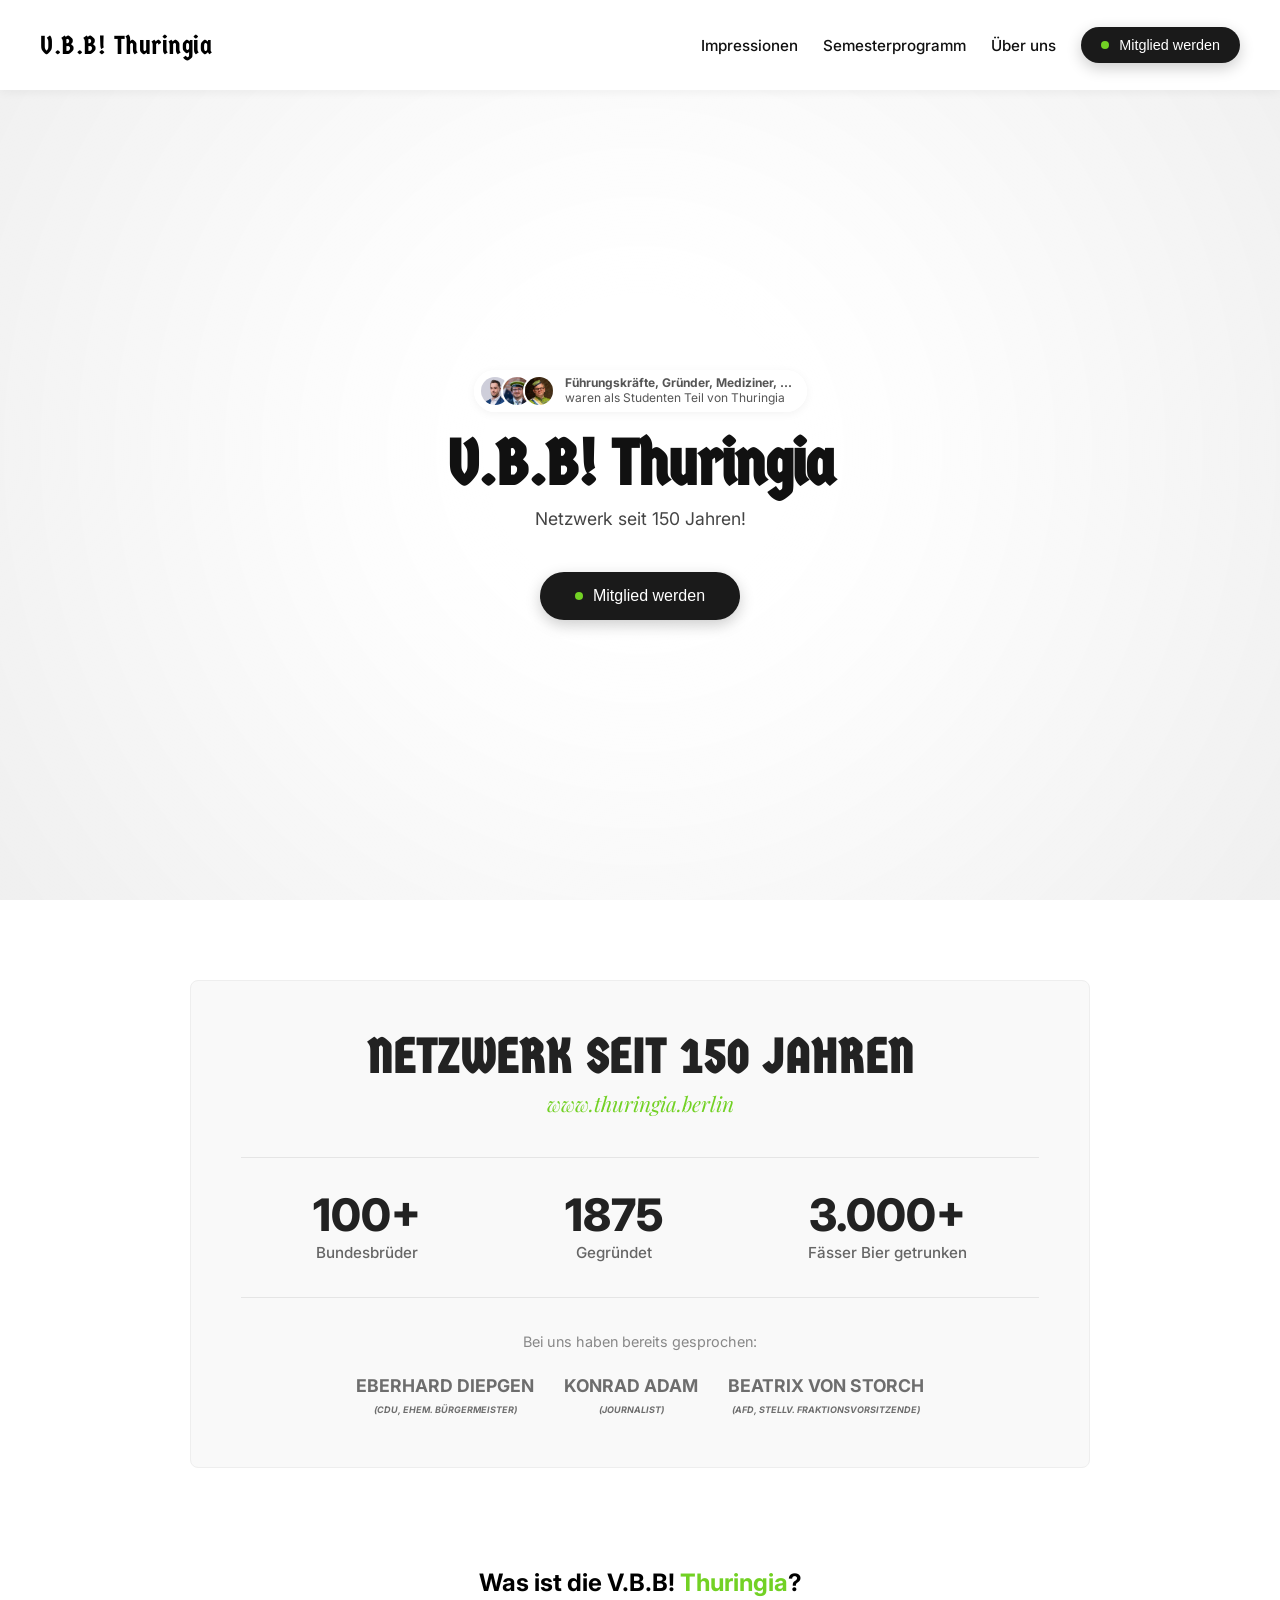
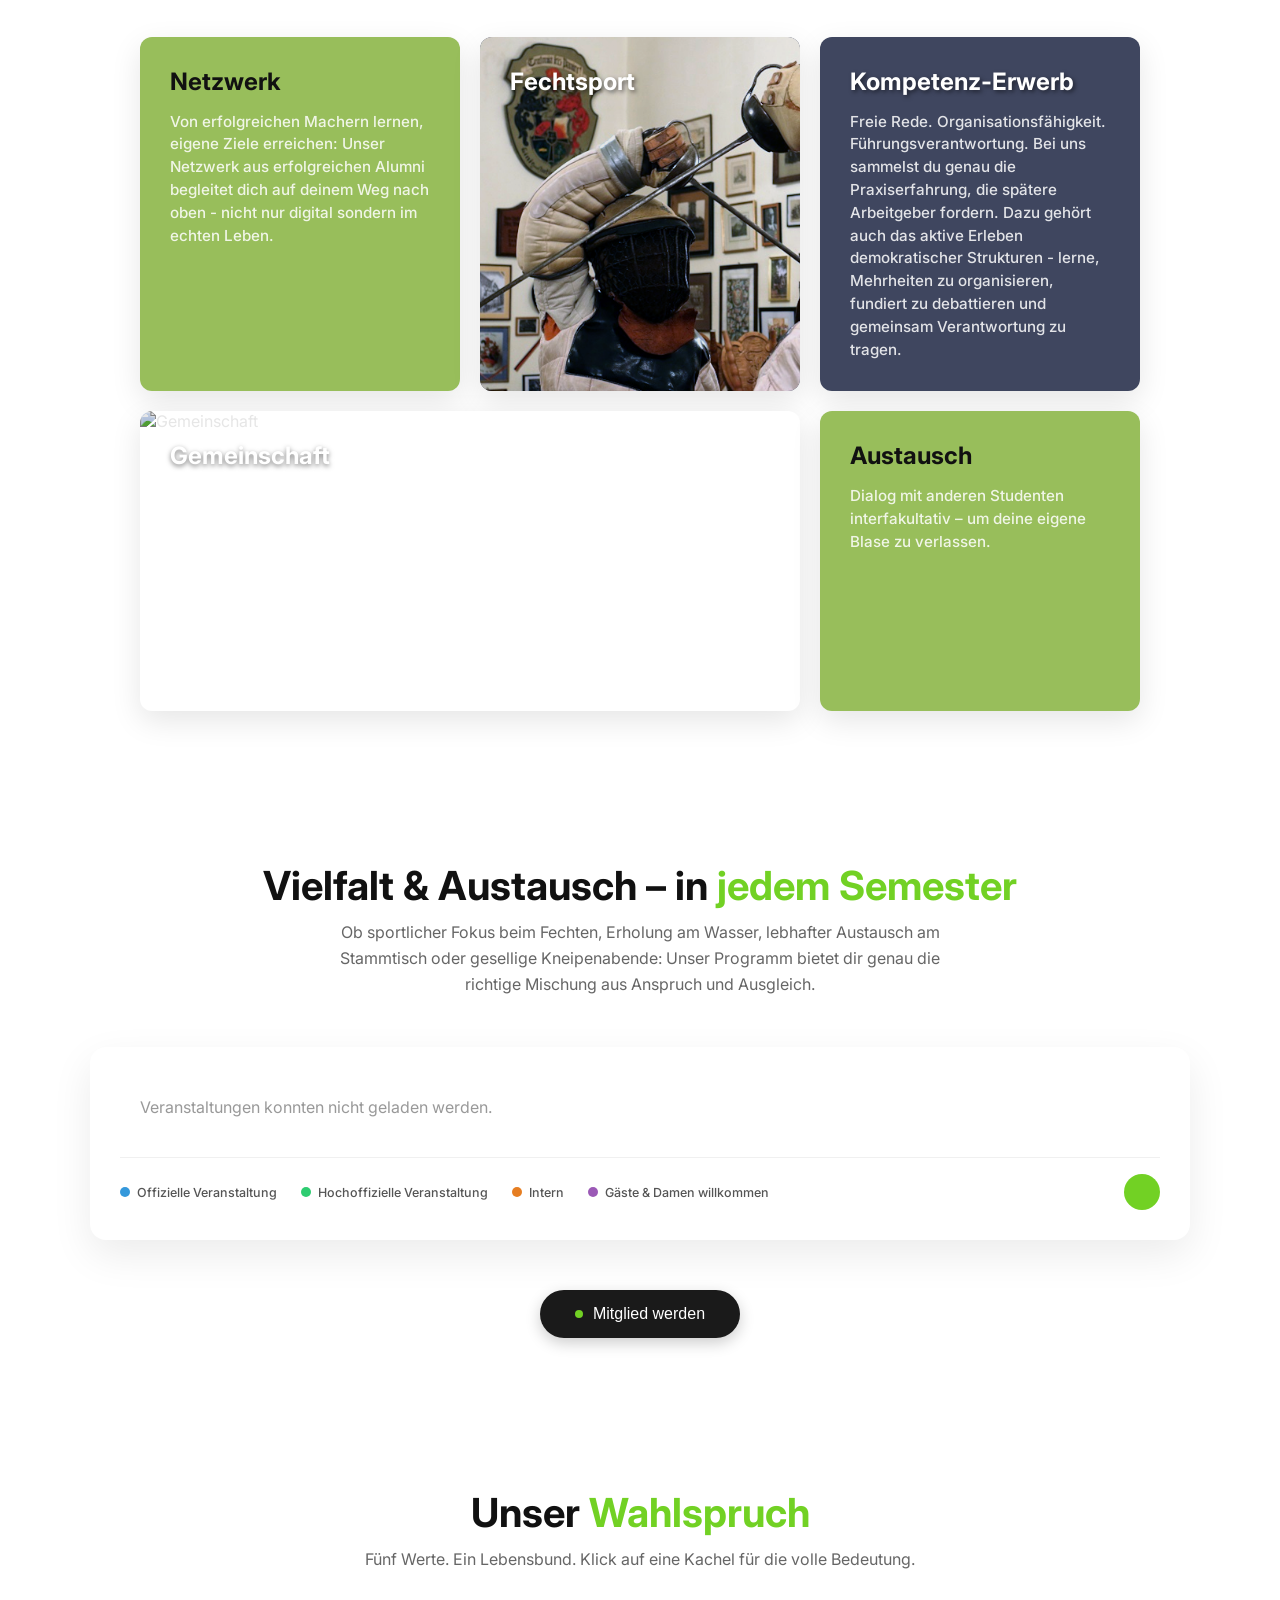
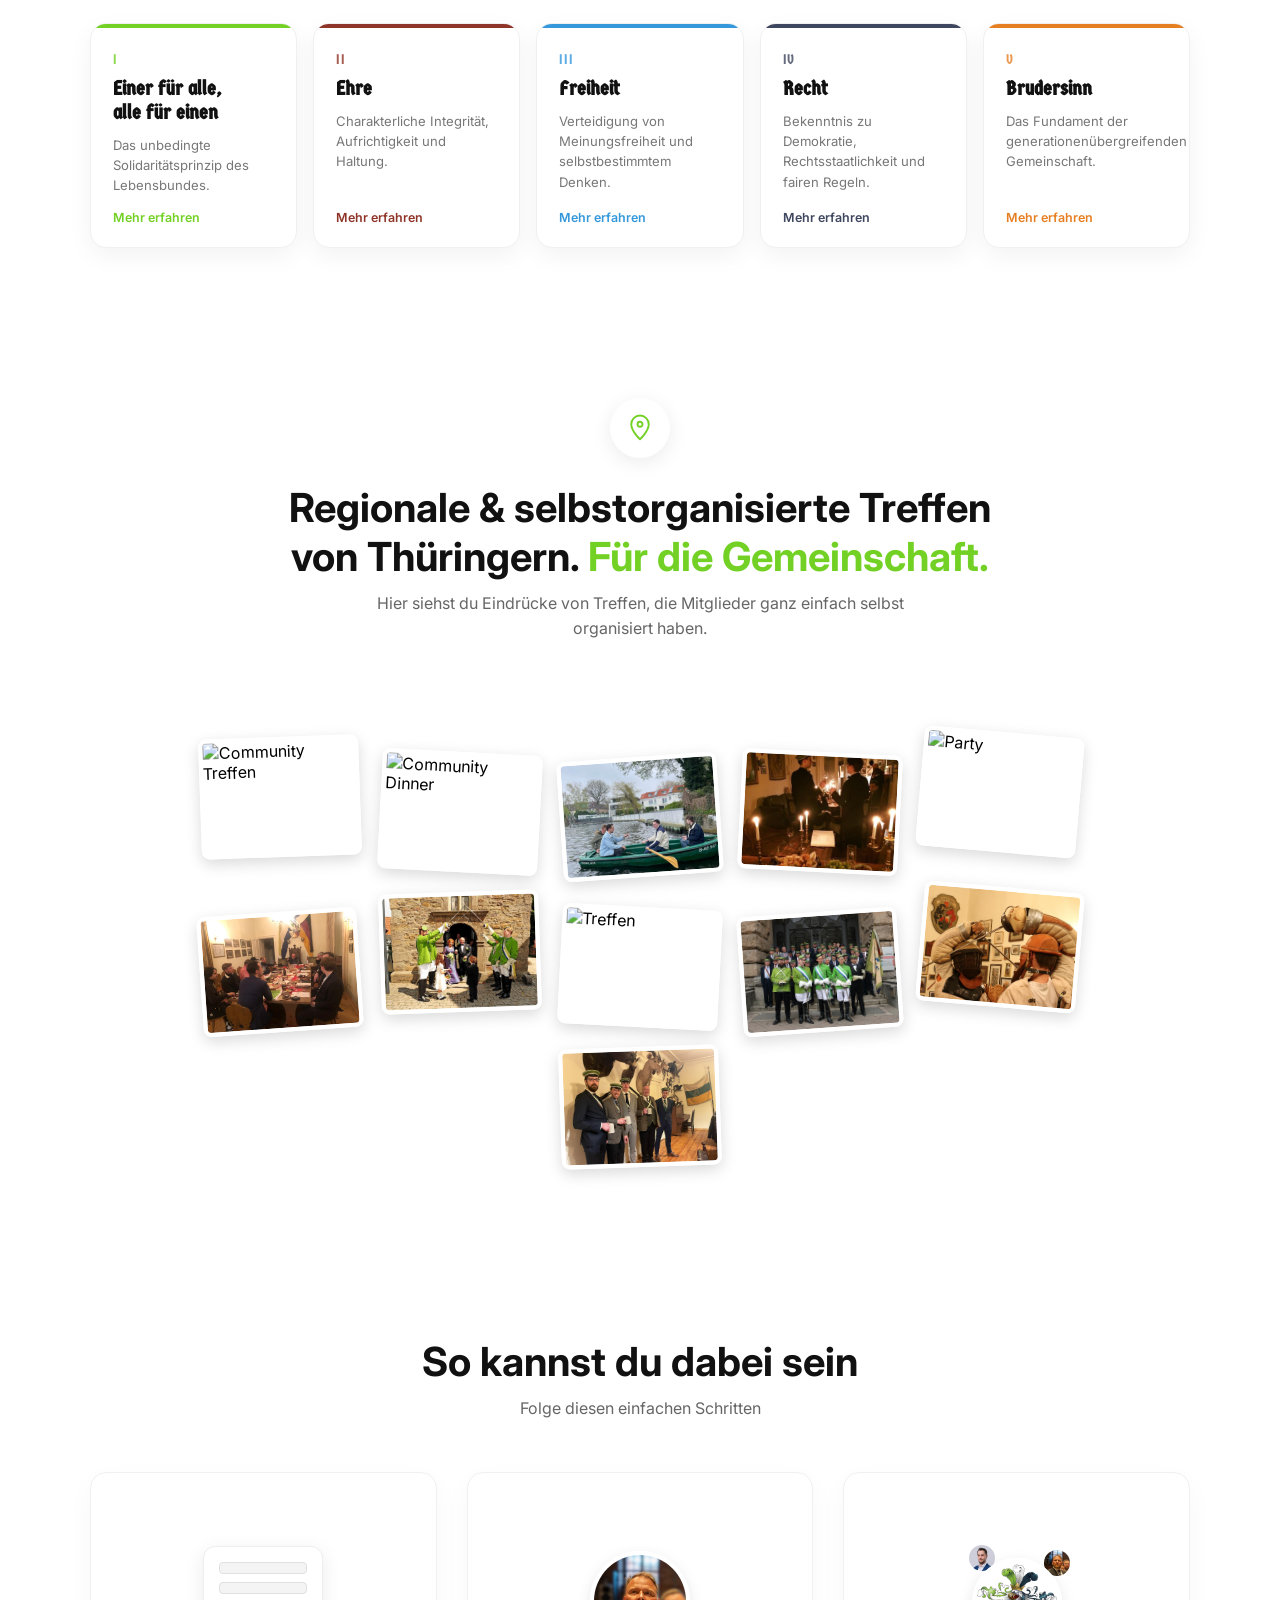
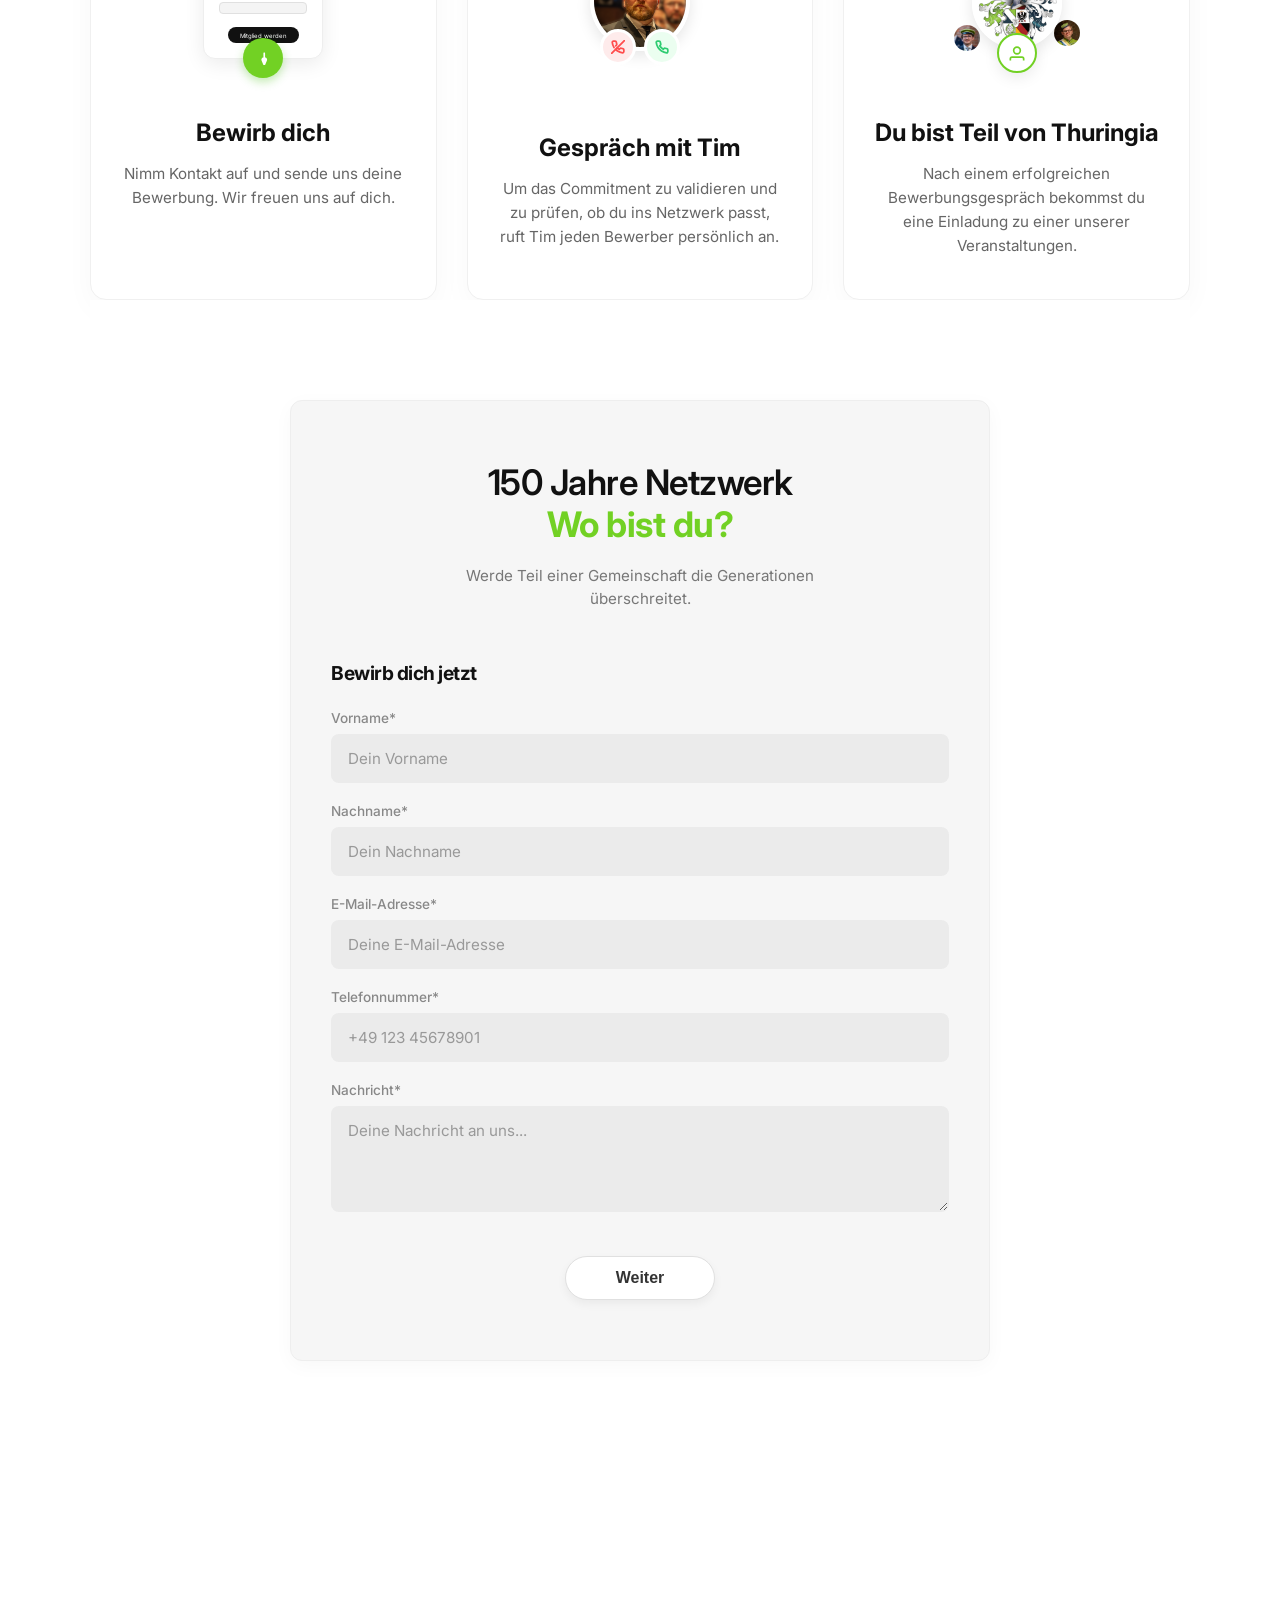
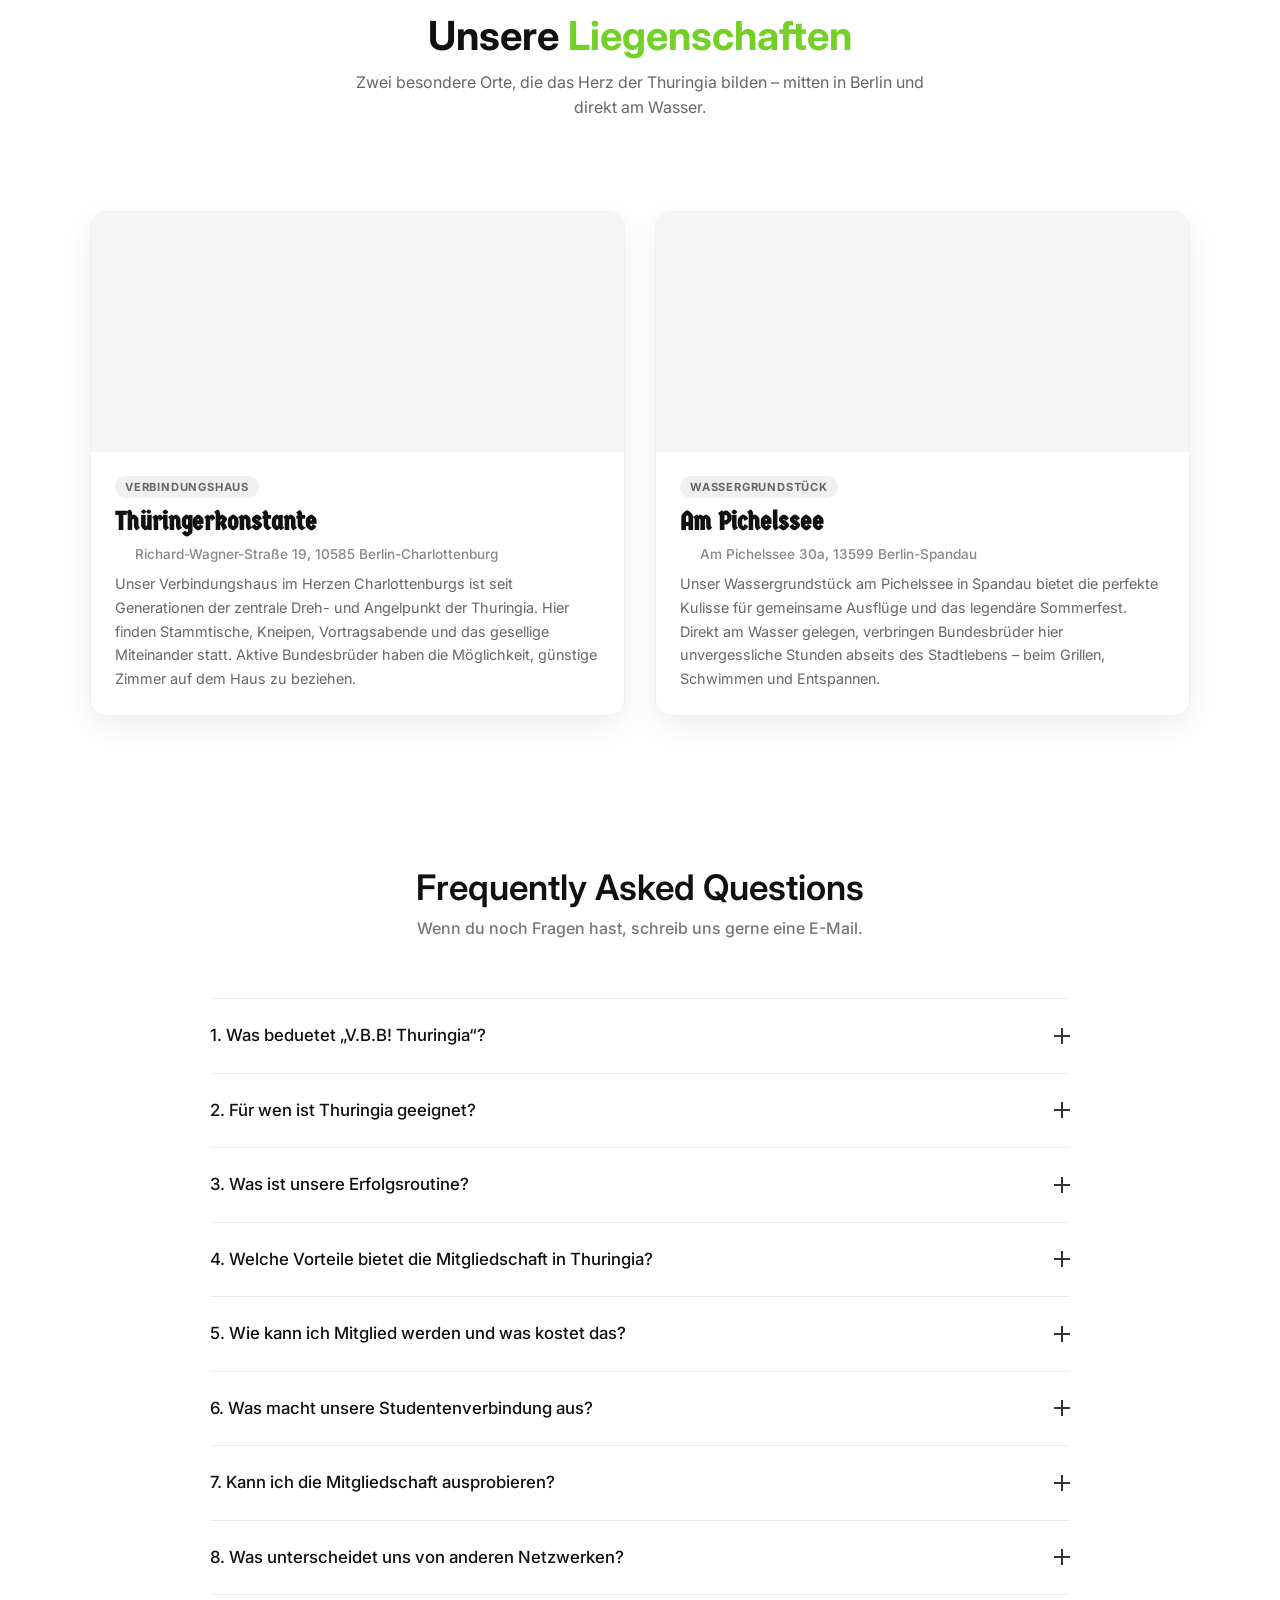
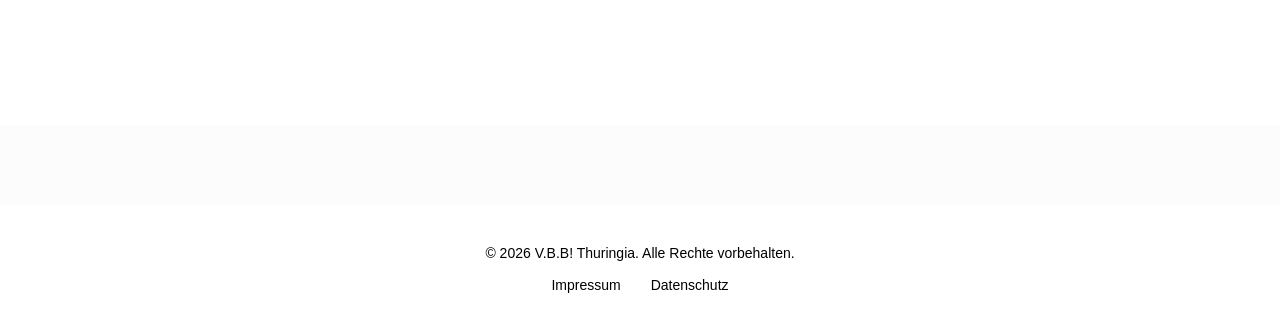
==== commit 92f47e11: "Add files via upload" ====
--- a/index.html
+++ b/index.html
@@ -1,4 +1,4 @@
-﻿<!DOCTYPE html>
+<!DOCTYPE html>
 <html lang="de">
 <head>
     <meta charset="UTF-8">
@@ -1498,12 +1498,25 @@
     max-width: 400px;
     width: 90%;
     box-shadow: 0 20px 40px rgba(0, 0, 0, 0.2);
-    transform: translateY(20px);
-    transition: transform 0.3s ease-in-out;
+}
+
+@keyframes modal-pop-in {
+    0%   { opacity: 0; transform: translateY(24px) scale(0.94); }
+    65%  { opacity: 1; transform: translateY(-3px) scale(1.01); }
+    100% { opacity: 1; transform: translateY(0) scale(1); }
+}
+
+@keyframes modal-bg-in {
+    from { opacity: 0; }
+    to   { opacity: 1; }
+}
+
+.modal-overlay.show {
+    animation: modal-bg-in 0.2s ease forwards;
 }
 
 .modal-overlay.show .modal-content {
-    transform: translateY(0);
+    animation: modal-pop-in 0.38s cubic-bezier(0.34, 1.56, 0.64, 1) both;
 }
 
 /* Das grüne Häkchen-Icon */
@@ -2007,52 +2020,7 @@
             </div>
         </div>
 
-        <div class="section-wrapper">
-            <h2 class="section-title">Unsere <span class="highlight">Liegenschaften</span></h2>
-            <p class="section-subtitle">Zwei besondere Orte, die das Herz der Thuringia bilden – mitten in Berlin und direkt am Wasser.</p>
-
-            <div class="locations-grid">
-
-                <!-- Verbindungshaus -->
-                <div class="location-card">
-                    <div class="location-map">
-                        <iframe
-                            src="https://maps.google.com/maps?q=Richard-Wagner-Stra%C3%9Fe+19%2C+10585+Berlin&t=&z=16&ie=UTF8&iwloc=&output=embed"
-                            allowfullscreen="" loading="lazy" referrerpolicy="no-referrer-when-downgrade">
-                        </iframe>
-                    </div>
-                    <div class="location-info">
-                        <div class="location-tag">Verbindungshaus</div>
-                        <h3 class="location-name">Thüringerkonstante</h3>
-                        <div class="location-address">
-                            <i data-lucide="map-pin" style="width:14px;height:14px;flex-shrink:0;color:var(--primary-green);"></i>
-                            Richard-Wagner-Straße 19, 10585 Berlin-Charlottenburg
-                        </div>
-                        <p class="location-desc">Unser Verbindungshaus im Herzen Charlottenburgs ist seit Generationen der zentrale Dreh- und Angelpunkt der Thuringia. Hier finden Stammtische, Kneipen, Vortragsabende und das gesellige Miteinander statt. Aktive Bundesbrüder haben die Möglichkeit, günstige Zimmer auf dem Haus zu beziehen.</p>
-                    </div>
-                </div>
-
-                <!-- Wassergrundstück -->
-                <div class="location-card">
-                    <div class="location-map">
-                        <iframe
-                            src="https://maps.google.com/maps?q=Am+Pichelssee+30a%2C+13599+Berlin+Spandau&t=&z=16&ie=UTF8&iwloc=&output=embed"
-                            allowfullscreen="" loading="lazy" referrerpolicy="no-referrer-when-downgrade">
-                        </iframe>
-                    </div>
-                    <div class="location-info">
-                        <div class="location-tag">Wassergrundstück</div>
-                        <h3 class="location-name">Am Pichelssee</h3>
-                        <div class="location-address">
-                            <i data-lucide="map-pin" style="width:14px;height:14px;flex-shrink:0;color:var(--primary-green);"></i>
-                            Am Pichelssee 30a, 13599 Berlin-Spandau
-                        </div>
-                        <p class="location-desc">Unser Wassergrundstück am Pichelssee in Spandau bietet die perfekte Kulisse für gemeinsame Ausflüge und das legendäre Sommerfest. Direkt am Wasser gelegen, verbringen Bundesbrüder hier unvergessliche Stunden abseits des Stadtlebens – beim Grillen, Schwimmen und Entspannen.</p>
-                    </div>
-                </div>
-
-            </div>
-        </div>
+        
 
         <div class="section-wrapper" >
             <h2 class="section-title">So kannst du dabei sein</h2>
@@ -2158,7 +2126,52 @@
         </form>
     </div>
 </section>
-
+<div class="section-wrapper">
+            <h2 class="section-title">Unsere <span class="highlight">Liegenschaften</span></h2>
+            <p class="section-subtitle">Zwei besondere Orte, die das Herz der Thuringia bilden – mitten in Berlin und direkt am Wasser.</p>
+
+            <div class="locations-grid">
+
+                <!-- Verbindungshaus -->
+                <div class="location-card">
+                    <div class="location-map">
+                        <iframe
+                            src="https://maps.google.com/maps?q=Richard-Wagner-Stra%C3%9Fe+19%2C+10585+Berlin&t=&z=16&ie=UTF8&iwloc=&output=embed"
+                            allowfullscreen="" loading="lazy" referrerpolicy="no-referrer-when-downgrade">
+                        </iframe>
+                    </div>
+                    <div class="location-info">
+                        <div class="location-tag">Verbindungshaus</div>
+                        <h3 class="location-name">Thüringerkonstante</h3>
+                        <div class="location-address">
+                            <i data-lucide="map-pin" style="width:14px;height:14px;flex-shrink:0;color:var(--primary-green);"></i>
+                            Richard-Wagner-Straße 19, 10585 Berlin-Charlottenburg
+                        </div>
+                        <p class="location-desc">Unser Verbindungshaus im Herzen Charlottenburgs ist seit Generationen der zentrale Dreh- und Angelpunkt der Thuringia. Hier finden Stammtische, Kneipen, Vortragsabende und das gesellige Miteinander statt. Aktive Bundesbrüder haben die Möglichkeit, günstige Zimmer auf dem Haus zu beziehen.</p>
+                    </div>
+                </div>
+
+                <!-- Wassergrundstück -->
+                <div class="location-card">
+                    <div class="location-map">
+                        <iframe
+                            src="https://maps.google.com/maps?q=Am+Pichelssee+30a%2C+13599+Berlin+Spandau&t=&z=16&ie=UTF8&iwloc=&output=embed"
+                            allowfullscreen="" loading="lazy" referrerpolicy="no-referrer-when-downgrade">
+                        </iframe>
+                    </div>
+                    <div class="location-info">
+                        <div class="location-tag">Wassergrundstück</div>
+                        <h3 class="location-name">Am Pichelssee</h3>
+                        <div class="location-address">
+                            <i data-lucide="map-pin" style="width:14px;height:14px;flex-shrink:0;color:var(--primary-green);"></i>
+                            Am Pichelssee 30a, 13599 Berlin-Spandau
+                        </div>
+                        <p class="location-desc">Unser Wassergrundstück am Pichelssee in Spandau bietet die perfekte Kulisse für gemeinsame Ausflüge und das legendäre Sommerfest. Direkt am Wasser gelegen, verbringen Bundesbrüder hier unvergessliche Stunden abseits des Stadtlebens – beim Grillen, Schwimmen und Entspannen.</p>
+                    </div>
+                </div>
+
+            </div>
+        </div>
 <!-- DAS NEUE MODAL POPUP -->
 <div id="successModal" class="modal-overlay">
     <div class="modal-content">
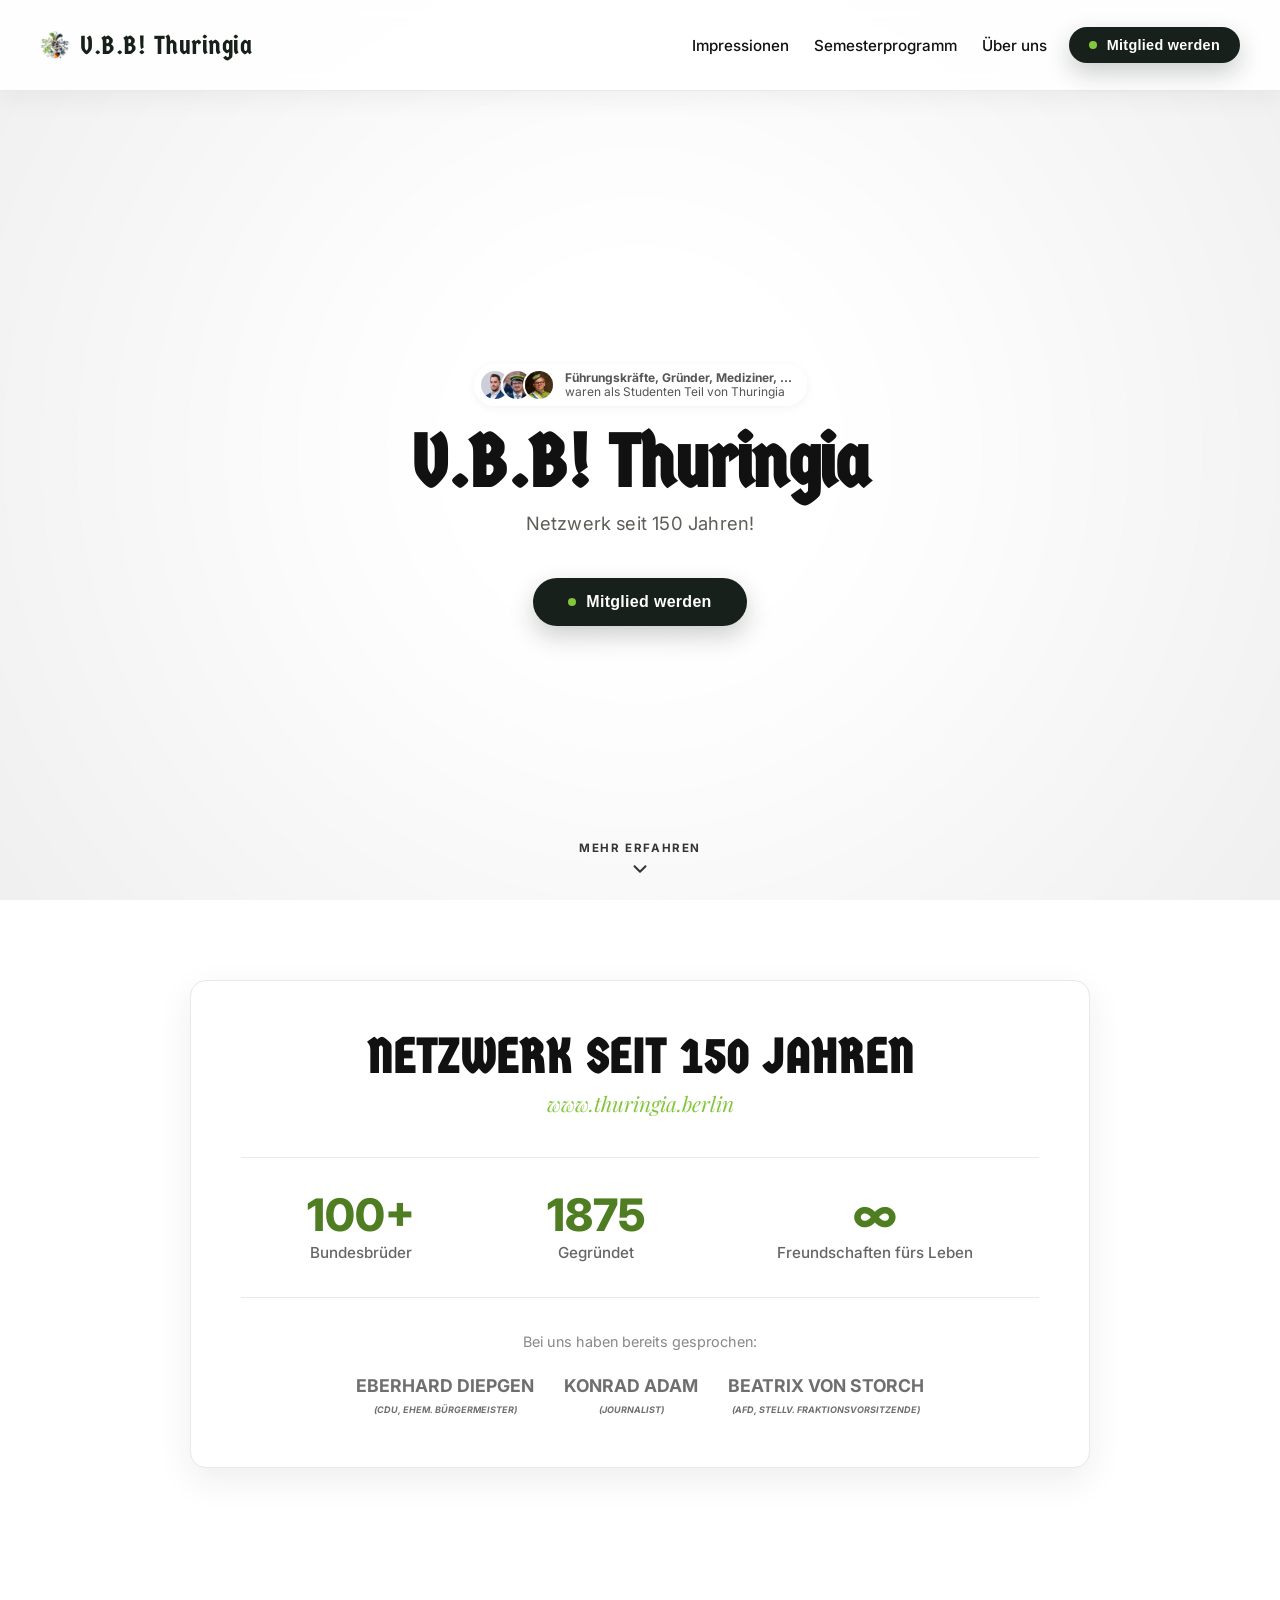
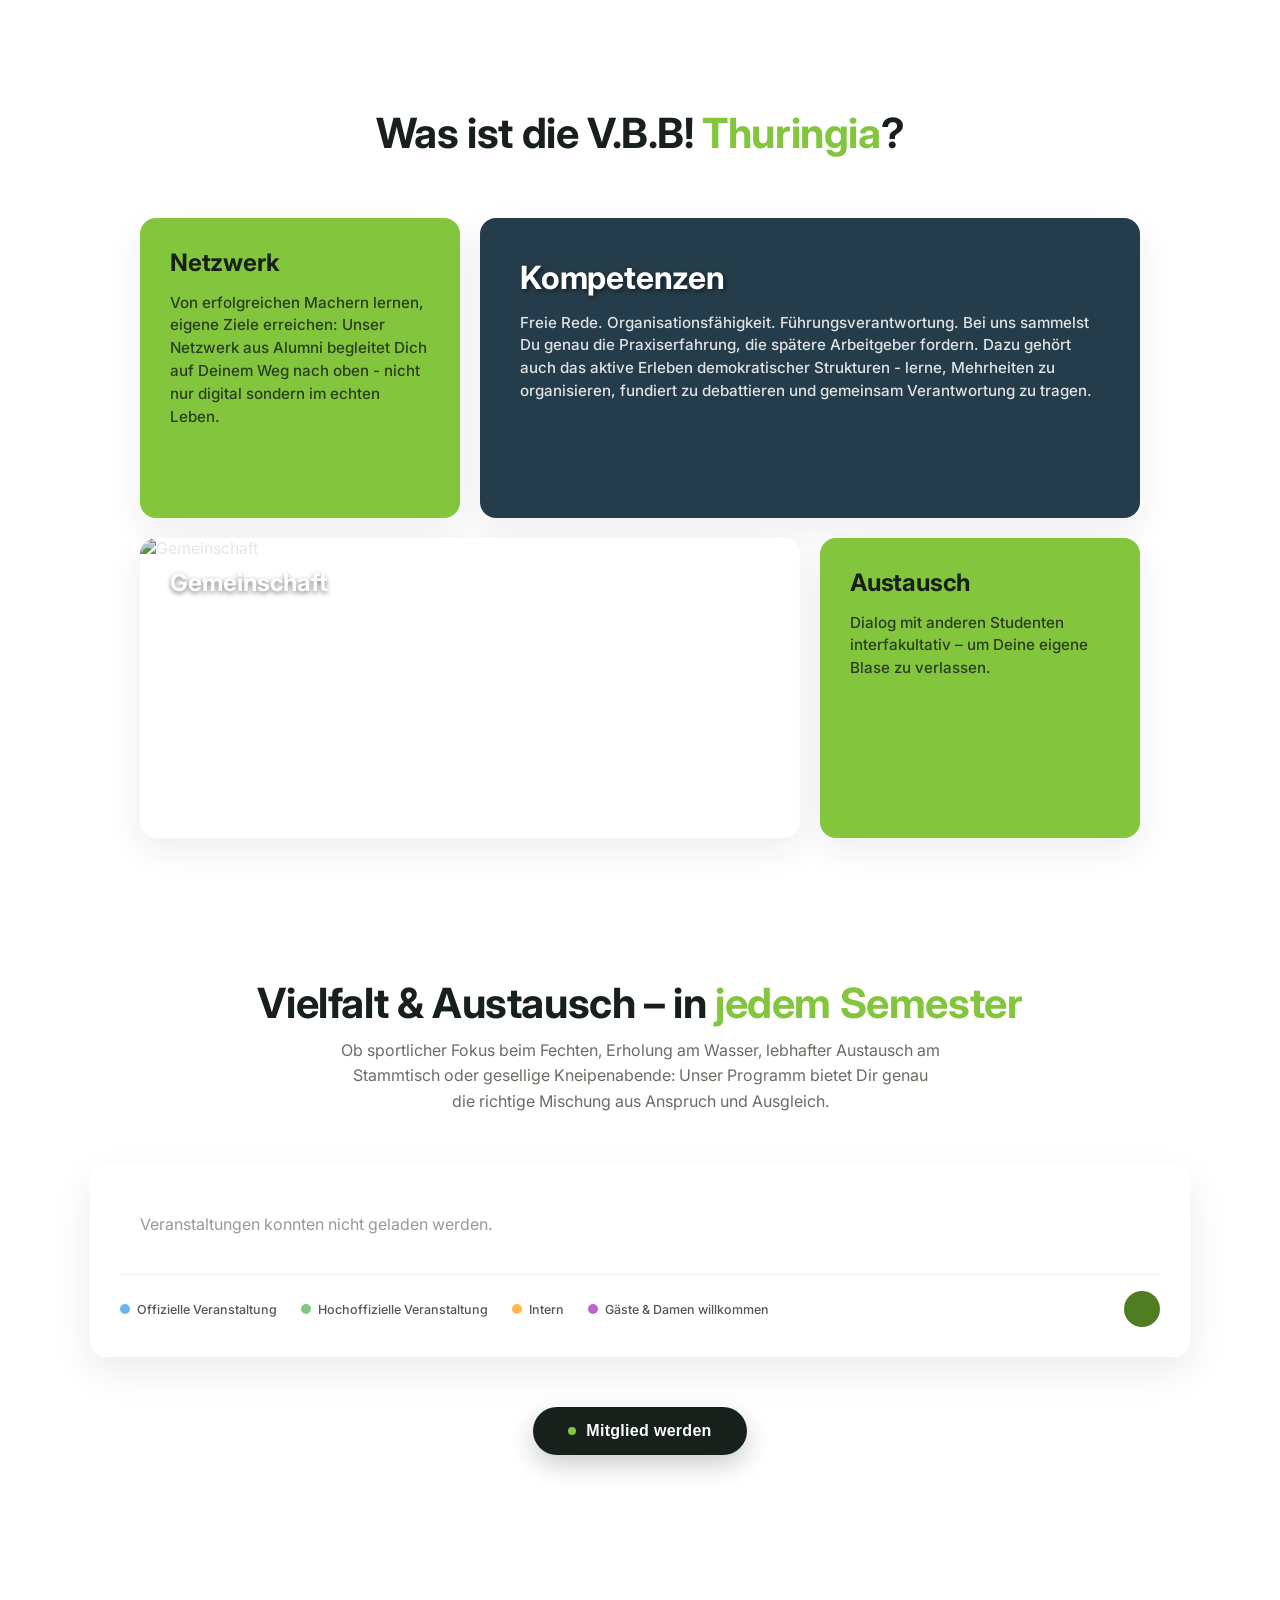
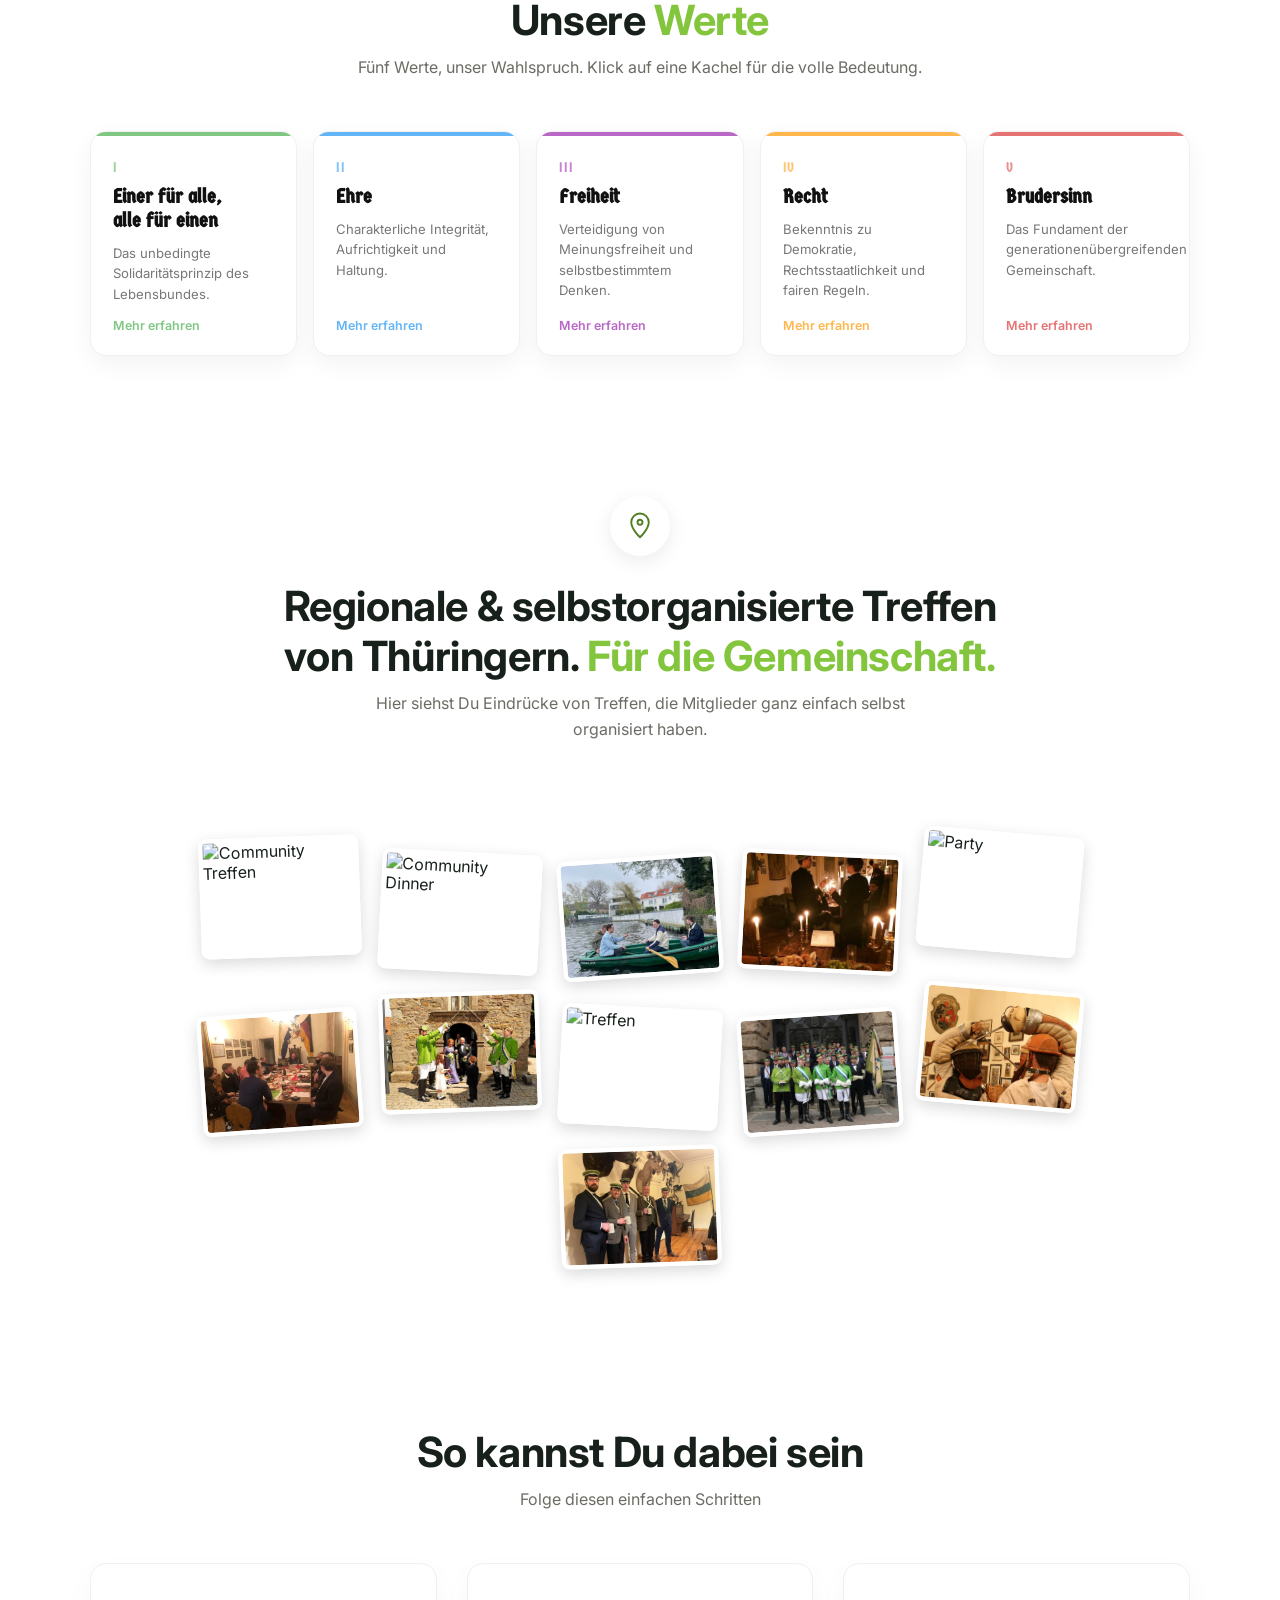
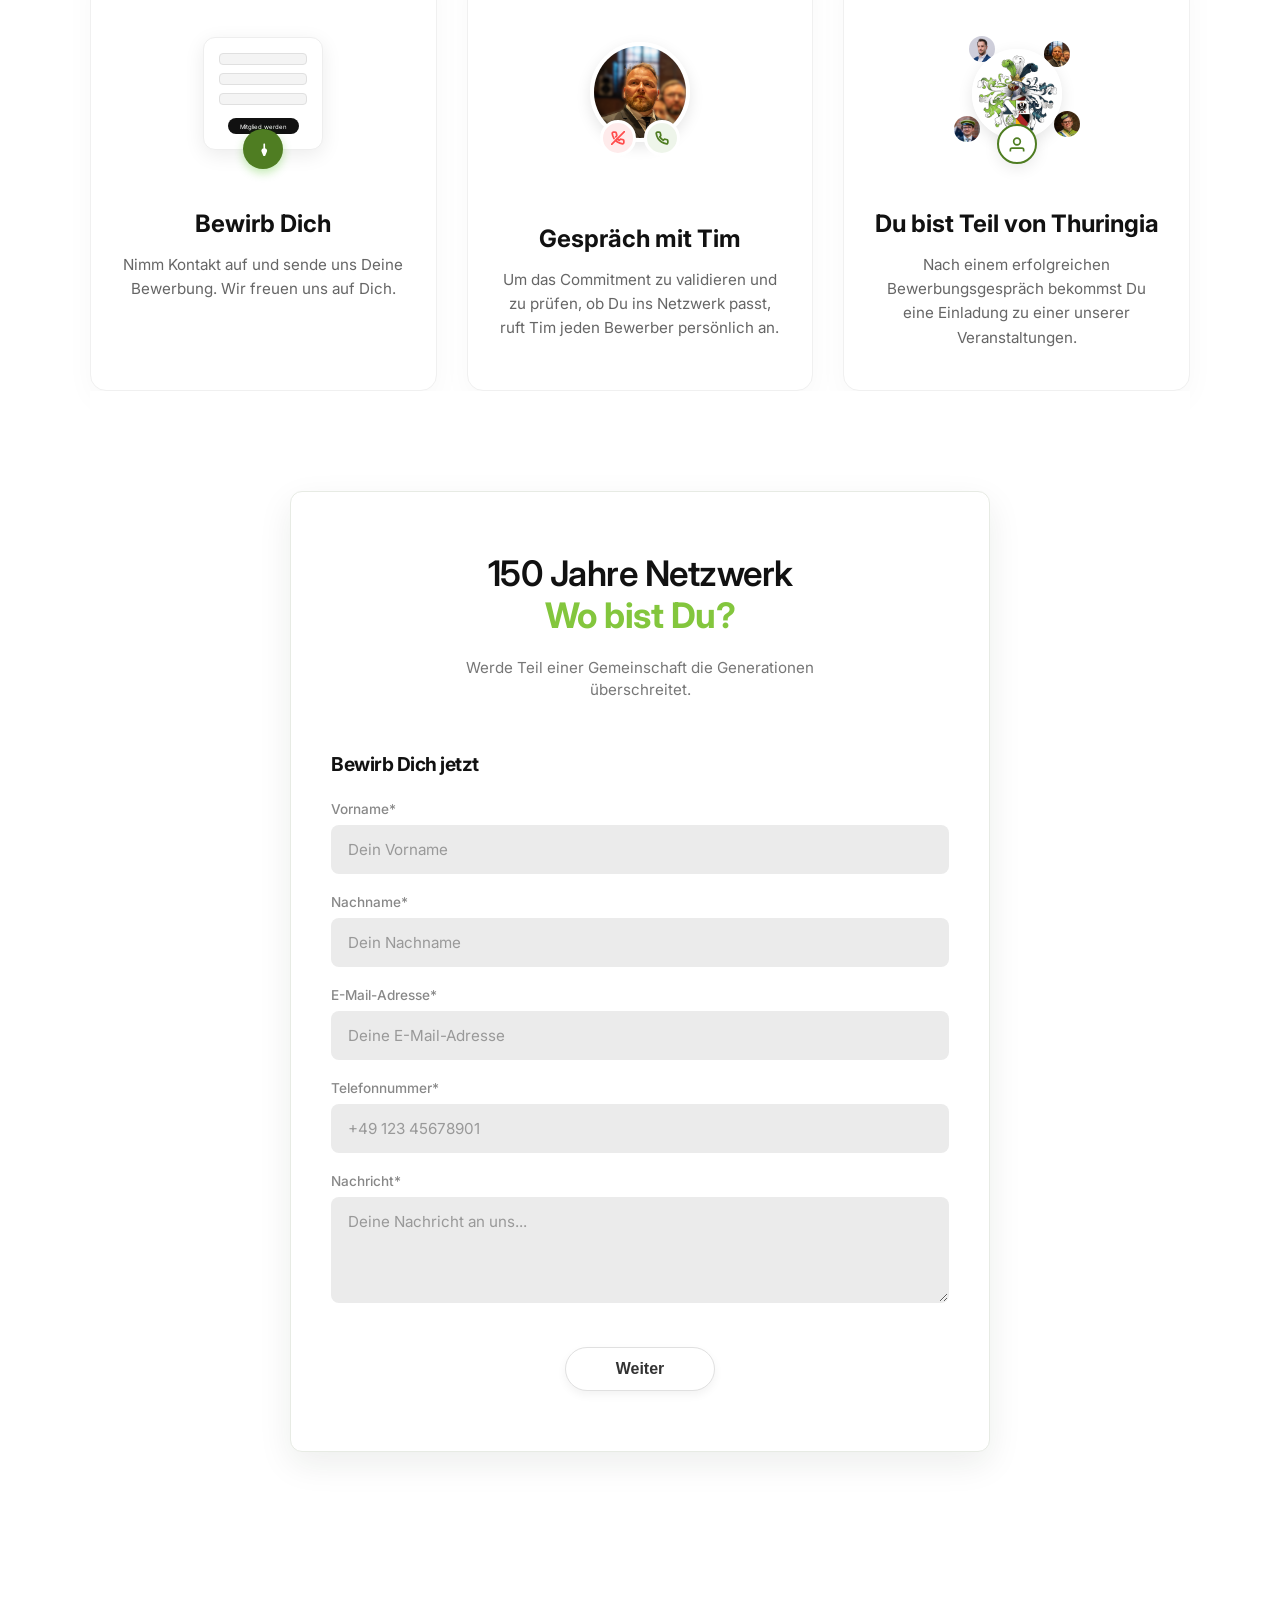
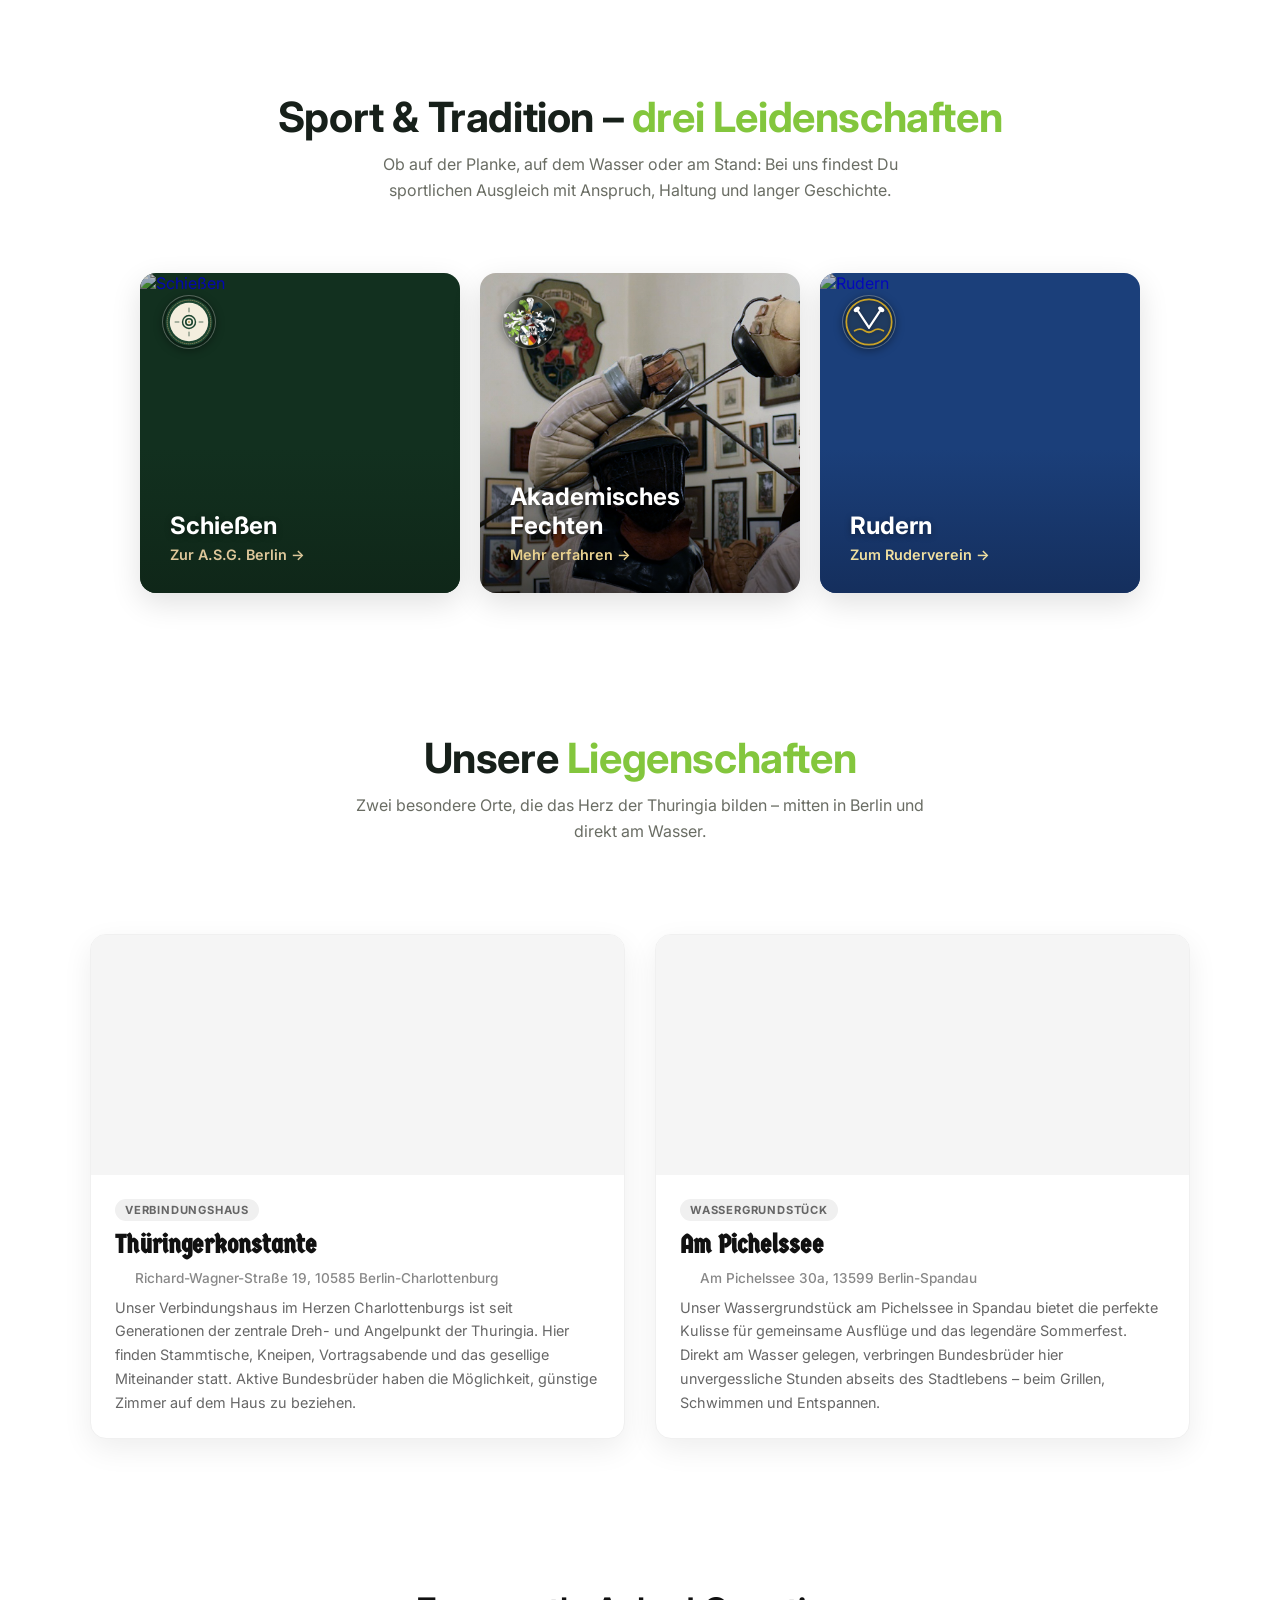
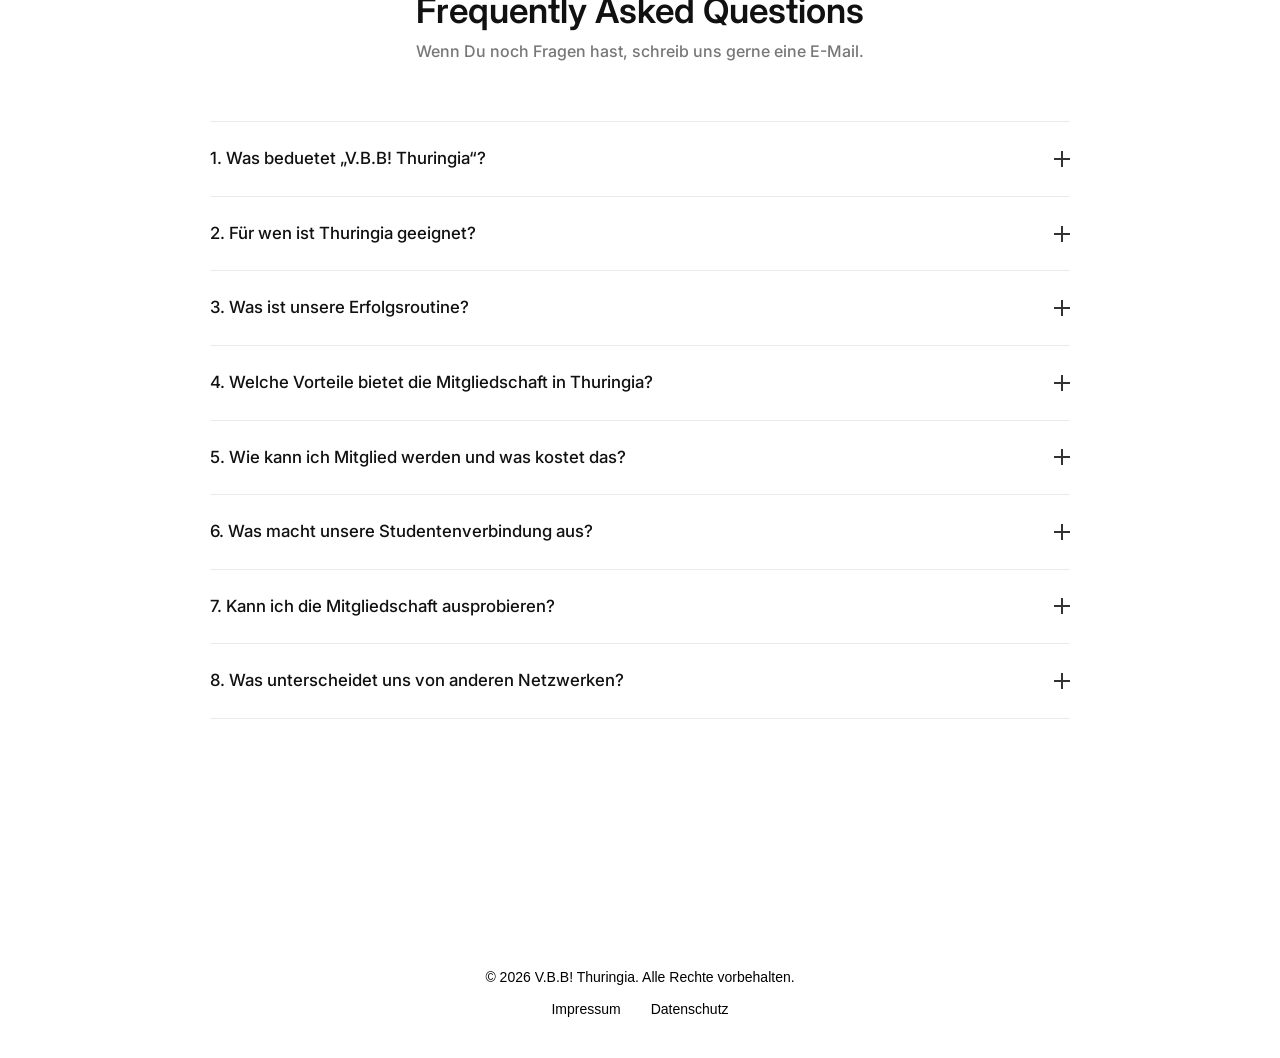
==== commit 895c2d2d: "Add files via upload" ====
--- a/index.html
+++ b/index.html
@@ -9,17 +9,16 @@
     <link rel="shortcut icon" href="./images/icons/favicon.ico" />
     <link rel="apple-touch-icon" sizes="180x180" href="./images/icons/apple-touch-icon.png" />
     <link rel="manifest" href="./images/icons/site.webmanifest" /> 
-    <link href="https://fonts.googleapis.com/css2?family=Inter:wght@400;500;600;700;800&family=Playfair+Display:ital,wght@0,400;1,600&display=swap" rel="stylesheet">
     <link rel="preconnect" href="https://fonts.googleapis.com">
     <link rel="preconnect" href="https://fonts.gstatic.com" crossorigin>
-    <link href="https://fonts.googleapis.com/css2?family=Germania+One&display=swap" rel="stylesheet">
+    <link href="https://fonts.googleapis.com/css2?family=Germania+One&family=Inter:wght@400;500;600;700;800&family=Playfair+Display:ital,wght@0,400;1,600&display=swap" rel="stylesheet">
     
     <script src="https://unpkg.com/lucide@latest"></script>
   
     <style>
         /* --- 1. General Setup --- */
         :root {
-            --primary-green: #72d124;
+            --primary-green: #4f7d22;
             --text-dark: #111;
             --overlay-white: rgba(255, 255, 255, 0.85);
             /* New Colors for Cards */
@@ -68,15 +67,17 @@
         .scroll-column {
             display: flex;
             flex-direction: column;
-            gap: 15px;
-            width: 20%; 
+            width: 20%;
             min-width: 200px;
+            /* GPU-Layer erzwingen -> flüssige Animation, kein Ruckeln */
+            will-change: transform;
+            backface-visibility: hidden;
+            transform: translateZ(0);
         }
 
         .scroll-column-inner {
             display: flex;
             flex-direction: column;
-            gap: 15px;
         }
 
         .col-1 { animation: scrollUp 40s linear infinite; }
@@ -87,20 +88,24 @@
 
         .scroll-column img {
             width: 100%;
-            border-radius: 4px;
+            /* FESTE Höhe: verhindert Reflow beim Nachladen -> keine springenden Bilder,
+               und -50% trifft exakt einen Bildersatz (mit margin, nicht gap) -> nahtlose Schleife */
+            height: 180px;
+            margin-bottom: 15px;
             object-fit: cover;
             display: block;
-            box-shadow: 0 4px 6px rgba(0,0,0,0.1);
+            /* Kein box-shadow / border-radius: die Bilder liegen hinter dem weißen
+               Overlay -> sichtbar bringt es nichts, spart aber Raster-/Paint-Kosten */
         }
 
         @keyframes scrollUp {
-            0% { transform: translateY(0); }
-            100% { transform: translateY(-50%); } 
+            0% { transform: translate3d(0, 0, 0); }
+            100% { transform: translate3d(0, -50%, 0); }
         }
 
         @keyframes scrollDown {
-            0% { transform: translateY(-50%); }
-            100% { transform: translateY(0); }
+            0% { transform: translate3d(0, -50%, 0); }
+            100% { transform: translate3d(0, 0, 0); }
         }
 
         /* --- 3. The White Gradient Overlay --- */
@@ -475,14 +480,21 @@
 
         /* --- Wahlspruch cards --- */
         .ws-grid {
-            display: grid;
-            grid-template-columns: repeat(5, 1fr);
+            /* Flex statt Grid: eine unvollständige letzte Zeile wird zentriert,
+               nicht linksbündig */
+            display: flex;
+            flex-wrap: wrap;
+            justify-content: center;
             gap: 16px;
             width: 100%;
             max-width: 1100px;
         }
 
         .ws-card {
+            /* wachsen bis max. 210px (5 passen in eine Reihe), Basis 165px hält 2 Spalten auf dem Handy;
+               die Deckelung verhindert, dass Karten der letzten Zeile über die volle Breite ziehen */
+            flex: 1 1 165px;
+            max-width: 210px;
             background: #fff;
             border-radius: 16px;
             padding: 28px 22px 22px;
@@ -502,7 +514,7 @@
             position: absolute;
             top: 0; left: 0; right: 0;
             height: 4px;
-            background: var(--ws-color, #72d124);
+            background: var(--ws-color, #4f7d22);
             border-radius: 16px 16px 0 0;
         }
 
@@ -514,7 +526,7 @@
         .ws-roman {
             font-family: 'Germania One', serif;
             font-size: 0.85rem;
-            color: var(--ws-color, #72d124);
+            color: var(--ws-color, #4f7d22);
             opacity: 0.8;
             letter-spacing: 0.05em;
         }
@@ -541,7 +553,7 @@
             gap: 4px;
             font-size: 0.78rem;
             font-weight: 600;
-            color: var(--ws-color, #72d124);
+            color: var(--ws-color, #4f7d22);
             margin-top: 4px;
         }
 
@@ -556,7 +568,7 @@
             font-weight: 700;
             letter-spacing: 0.12em;
             text-transform: uppercase;
-            color: var(--ws-modal-color, #72d124);
+            color: var(--ws-modal-color, #4f7d22);
             margin-bottom: 8px;
         }
 
@@ -716,7 +728,7 @@
             border: 3px solid #fff;
         }
         .btn-red { background: #feebeb; color: #ff4d4d; left: 10px; }
-        .btn-green { background: #ebfef0; color: #2ecc71; right: 10px; }
+        .btn-green { background: #eef5ea; color: #4f7d22; right: 10px; }
         
         .call-badge {
             margin-top: 15px;
@@ -841,6 +853,152 @@
         .scatter-img:nth-child(2n+1) { transform: rotate(-2deg); margin-top: -5px; }
         .scatter-img:nth-child(3n) { transform: rotate(-4deg); margin-top: 15px; }
         .scatter-img:nth-child(5n) { transform: rotate(5deg); margin-top: -10px; }
+
+        /* --- Aktivitäten-Kacheln (Fechten / Rudern / Schießen) --- */
+        .activity-grid {
+            display: grid;
+            grid-template-columns: repeat(3, 1fr);
+            gap: 20px;
+            max-width: 1000px;
+            width: 100%;
+            margin-top: 20px;
+        }
+        .activity-card {
+            position: relative;
+            display: block;
+            border-radius: 14px;
+            overflow: hidden;
+            min-height: 320px;
+            text-decoration: none;
+            box-shadow: 0 10px 30px rgba(0,0,0,0.12);
+            transition: transform 0.3s ease, box-shadow 0.3s ease;
+        }
+        .activity-card:hover {
+            transform: translateY(-6px);
+            box-shadow: 0 18px 45px rgba(0,0,0,0.18);
+        }
+        .activity-card img {
+            position: absolute;
+            inset: 0;
+            width: 100%;
+            height: 100%;
+            object-fit: cover;
+            filter: brightness(0.82);
+        }
+        /* Rudern – Foto mit Navy-Tönung (Farben des Rudervereins) + Gold */
+        .activity-blue  { background: #1B3F7A; }
+        .activity-blue  .activity-overlay { background: linear-gradient(to top, rgba(20,45,90,0.9) 0%, rgba(27,63,122,0.45) 45%, rgba(27,63,122,0.1) 100%); }
+        /* Schießen – Foto mit Dunkelgrün-Tönung (Farben der A.S.G.) + Gold */
+        .activity-green { background: #12301f; }
+        .activity-green .activity-overlay { background: linear-gradient(to top, rgba(15,38,24,0.92) 0%, rgba(18,48,31,0.45) 45%, rgba(18,48,31,0.1) 100%); }
+        .activity-blue  .activity-icon { background: rgba(201,162,39,0.30); box-shadow: inset 0 0 0 1px rgba(201,162,39,0.6); }
+        .activity-green .activity-icon { background: rgba(176,141,70,0.30); box-shadow: inset 0 0 0 1px rgba(176,141,70,0.6); }
+        .activity-blue  .activity-link { color: #F0DFA0; }
+        .activity-green .activity-link { color: #ddc79a; }
+        .activity-overlay {
+            position: relative;
+            z-index: 2;
+            height: 100%;
+            min-height: 320px;
+            box-sizing: border-box;
+            padding: 30px;
+            display: flex;
+            flex-direction: column;
+            align-items: flex-start;
+            justify-content: flex-end;
+            color: #fff;
+        }
+        .activity-photo .activity-overlay {
+            background: linear-gradient(to top, rgba(0,0,0,0.6) 0%, rgba(0,0,0,0.05) 55%);
+        }
+        /* Vereinslogo oben links */
+        .activity-logo {
+            position: absolute;
+            top: 22px;
+            left: 22px;
+            width: 54px;
+            height: 54px;
+            box-sizing: border-box;
+            padding: 3px;
+            display: flex;
+            align-items: center;
+            justify-content: center;
+            border-radius: 50%;
+            background: rgba(10,20,15,0.30);
+            box-shadow: 0 2px 8px rgba(0,0,0,0.35), inset 0 0 0 1px rgba(255,255,255,0.30);
+            backdrop-filter: blur(2px);
+            overflow: hidden;
+        }
+        .activity-logo svg,
+        .activity-logo img {
+            width: 100%;
+            height: 100%;
+            display: block;
+            object-fit: contain;
+            filter: drop-shadow(0 1px 2px rgba(0,0,0,0.4));
+        }
+        /* Wappen (Thuringia) etwas eingerückt, damit es im Kreis Luft hat */
+        .activity-logo--crest { padding: 7px; }
+        .activity-label {
+            font-family: 'Inter', sans-serif;
+            font-size: 1.5rem;
+            font-weight: 700;
+            margin: 0 0 6px 0;
+            text-shadow: 0 2px 6px rgba(0,0,0,0.35);
+        }
+        .activity-link {
+            font-size: 0.9rem;
+            font-weight: 600;
+            color: rgba(255,255,255,0.9);
+            transition: transform 0.25s ease;
+        }
+        .activity-photo .activity-link { color: #e9d18f; }
+        .activity-card:hover .activity-link { transform: translateX(4px); }
+
+        @media (max-width: 768px) {
+            .activity-grid { grid-template-columns: 1fr; }
+        }
+
+        /* --- Lightbox für die Community-Bilder --- */
+        .lightbox-overlay {
+            display: none;
+            position: fixed;
+            inset: 0;
+            z-index: 10000;
+            background: rgba(0,0,0,0.85);
+            backdrop-filter: blur(6px);
+            justify-content: center;
+            align-items: center;
+            opacity: 0;
+            transition: opacity 0.25s ease;
+            padding: 30px;
+            box-sizing: border-box;
+        }
+        .lightbox-overlay.show { display: flex; opacity: 1; }
+        .lightbox-overlay img {
+            max-width: 90vw;
+            max-height: 85vh;
+            border-radius: 10px;
+            border: 5px solid #fff;
+            box-shadow: 0 25px 60px rgba(0,0,0,0.5);
+            animation: modal-pop-in 0.32s cubic-bezier(0.16, 1, 0.3, 1) both;
+        }
+        .lightbox-close {
+            position: absolute;
+            top: 24px;
+            right: 30px;
+            width: 46px;
+            height: 46px;
+            border: none;
+            border-radius: 50%;
+            background: rgba(255,255,255,0.15);
+            color: #fff;
+            font-size: 26px;
+            line-height: 1;
+            cursor: pointer;
+            transition: background 0.2s ease;
+        }
+        .lightbox-close:hover { background: rgba(255,255,255,0.3); }
 
 
 /* --- 11. Calendar Section --- */
@@ -1356,7 +1514,7 @@
 
             .section-wrapper, .steps-container { margin-top: 80px; }
             
-            .calendar-card { padding: 5px; }
+            .calendar-card { padding: 14px 14px 20px; }
             
             .scatter-grid { gap: 10px; }
             .scatter-img { width: 100px; height: 80px; }
@@ -1502,7 +1660,6 @@
 
 @keyframes modal-pop-in {
     0%   { opacity: 0; transform: translateY(24px) scale(0.94); }
-    65%  { opacity: 1; transform: translateY(-3px) scale(1.01); }
     100% { opacity: 1; transform: translateY(0) scale(1); }
 }
 
@@ -1516,7 +1673,7 @@
 }
 
 .modal-overlay.show .modal-content {
-    animation: modal-pop-in 0.38s cubic-bezier(0.34, 1.56, 0.64, 1) both;
+    animation: modal-pop-in 0.32s cubic-bezier(0.16, 1, 0.3, 1) both;
 }
 
 /* Das grüne Häkchen-Icon */
@@ -1739,7 +1896,7 @@
     background-color: #fff;
     padding: 40px 20px;
     text-align: center;
-    margin-top: 80px; /* Schafft etwas Abstand zu deinem Formular */
+    margin-top: 80px; /* Schafft etwas Abstand zu Deinem Formular */
     font-family: sans-serif;
 }
 
@@ -1770,24 +1927,252 @@
 
 /* Hover-Effekt für die Links */
 .footer-links a:hover {
-    color: #1a3a1c; /* Gleiches Grün wie das Icon in deinem Modal */
+    color: #1a3a1c; /* Gleiches Grün wie das Icon in Deinem Modal */
+}
+
+/* ==========================================================================
+   DESIGN REFRESH  —  kohärentes Farbsystem, Typo-Feinschliff, Rhythmus,
+   mobiles Menü.  Bewusst als überschreibende Ebene am Ende, damit die
+   bestehende Struktur unangetastet bleibt.
+   ========================================================================== */
+:root {
+    /* Palette:  Grün #83C63D · Weiß · Dunkelblau #253C4A */
+    --brand-green:       #83C63D;   /* helles Signaturgrün – für Flächen/Punkte */
+    --brand-green-deep:  #4f7d22;   /* dunklere Variante – für Text/Zahlen (Kontrast) */
+    --primary-green:     #4f7d22;   /* Highlights/Links = lesbare Grün-Variante */
+    --brand-blue:        #253C4A;   /* Dunkelblau */
+    --brand-blue-deep:   #17262f;
+    --color-blue:        #253C4A;   /* Karten-Blau */
+    --brand-ink:         #17201a;   /* fast-schwarz, leicht warm */
+    --line:              #e7ebe4;   /* dezente, kühle Hairline */
+
+    /* 5 unterscheidbare Pastellfarben – für Kalender (4) und Werte-Kacheln (5) */
+    --pastel-green:  #81C784;
+    --pastel-blue:   #64B5F6;
+    --pastel-purple: #BA68C8;
+    --pastel-amber:  #FFB74D;
+    --pastel-rose:   #E57373;
+
+    /* Kalender-Pills = 4 der Pastelltöne */
+    --pill-blue:   var(--pastel-blue);    /* Offiziell        */
+    --pill-green:  var(--pastel-green);   /* Hochoffiziell    */
+    --pill-orange: var(--pastel-amber);   /* Intern           */
+    --pill-purple: var(--pastel-purple);  /* Gäste & Damen    */
+
+    --radius:      16px;
+    --shadow-soft: 0 12px 34px rgba(23,32,26,0.08);
+    --shadow-lift: 0 20px 48px rgba(23,32,26,0.14);
+}
+
+/* Durchgehend weißer Canvas – keine getönten Bänder, kein „Ochre"-Durchschlagen */
+body { background-color: #ffffff; color: var(--brand-ink); }
+.content-section,
+.application-section { background-color: #ffffff; }
+.application-section .app-card {
+    background: #ffffff;
+    border: 1px solid var(--line);
+    box-shadow: var(--shadow-soft);
+}
+
+/* Links, die nur einen Button umschließen: keine Unterstreichung / kein Violett */
+a:has(> .cta-button),
+a:has(> .cta-button):visited,
+.nav-cta, .nav-cta:visited {
+    text-decoration: none;
+    color: inherit;
+}
+
+/* ---- Navigation ---- */
+nav {
+    background: rgba(255,255,255,0.88);
+    -webkit-backdrop-filter: saturate(140%) blur(10px);
+    backdrop-filter: saturate(140%) blur(10px);
+    box-shadow: 0 1px 0 var(--line), 0 8px 24px rgba(23,32,26,0.05);
+}
+.nav-brand { white-space: nowrap; display: flex; align-items: center; gap: 10px; }
+.nav-crest { width: 30px; height: 30px; object-fit: contain; }
+.nav-right { display: flex; align-items: center; gap: 22px; }
+.nav-toggle { display: none; }
+.nav-links a:hover { color: var(--brand-green-deep); }
+
+/* ---- Typografie (ohne Unterstrich-Flourish) ---- */
+h1 { font-size: clamp(2.6rem, 8vw, 4.6rem); letter-spacing: -0.5px; }
+.subtitle { font-size: clamp(1rem, 2.4vw, 1.15rem); color: #5b5f57; letter-spacing: 0.2px; }
+.section-title {
+    font-size: clamp(1.9rem, 4.6vw, 2.6rem);
+    letter-spacing: -0.4px;
+    color: var(--brand-ink);
+}
+.section-subtitle { color: #6a6d64; }
+/* Highlights in Überschriften im hellen Grün */
+.highlight, .app-highlight { color: var(--brand-green); }
+
+/* ---- Vertikaler Rhythmus: fluide statt starrer 150px ---- */
+.section-wrapper { margin-top: clamp(80px, 12vw, 140px); }
+
+/* ---- Scroll-Hinweis unter dem Hero (mit sanftem Bobbing) ---- */
+.scroll-cue {
+    position: absolute;
+    bottom: 20px;
+    left: 50%;
+    transform: translate3d(-50%, 0, 0);
+    display: inline-flex;
+    flex-direction: column;
+    align-items: center;
+    gap: 3px;
+    text-decoration: none;
+    color: #111;
+    font-size: 0.72rem;
+    font-weight: 700;
+    letter-spacing: 0.14em;
+    text-transform: uppercase;
+    opacity: 0.85;
+    /* ganze Einheit (Text + Pfeil) wippt, eigener Compositor-Layer */
+    will-change: transform;
+    animation: scrollBob 1.6s ease-in-out infinite;
+    transition: opacity .2s ease;
+}
+.scroll-cue:hover { opacity: 1; }
+.scroll-cue svg { width: 22px; height: 22px; }
+/* -50% bleibt in jedem Keyframe erhalten, sonst springt die Zentrierung */
+@keyframes scrollBob {
+    0%   { transform: translate3d(-50%, 0, 0); }
+    50%  { transform: translate3d(-50%, 6px, 0); }
+    100% { transform: translate3d(-50%, 0, 0); }
+}
+@media (prefers-reduced-motion: reduce) {
+    .scroll-cue { animation: none; transform: translate3d(-50%, 0, 0); }
+}
+
+/* ---- Buttons ---- */
+.cta-button {
+    background: var(--brand-ink);
+    letter-spacing: 0.3px;
+    font-weight: 600;
+    box-shadow: 0 10px 24px rgba(23,32,26,0.22);
+    transition: transform 0.18s ease, box-shadow 0.18s ease, background 0.18s ease;
+}
+.cta-button:hover {
+    transform: translateY(-2px) scale(1.03);
+    background: #0f1712;
+    box-shadow: 0 16px 32px rgba(23,32,26,0.28);
+}
+
+/* ---- Info-Box + Stats: sauberes Weiß, dezente Hairlines ---- */
+.info-box {
+    background: #ffffff;
+    border: 1px solid var(--line);
+    border-radius: var(--radius);
+    box-shadow: var(--shadow-soft);
+}
+.info-box h2 { color: #111; }                 /* „Netzwerk seit 150 Jahren" in Schwarz */
+.website-url { color: var(--brand-green); }    /* www.thuringia.berlin in Hellgrün */
+.stats-container {
+    border-top: 1px solid var(--line);
+    border-bottom: 1px solid var(--line);
+}
+.stat-item h3 { color: var(--brand-green-deep); }
+
+/* ---- Karten: Radius, Schatten, Palette (Moosgrün + Dunkelblau) ---- */
+.card { border-radius: var(--radius); box-shadow: var(--shadow-soft); }
+.card:hover { box-shadow: var(--shadow-lift); }
+.card-label { letter-spacing: -0.2px; }
+.card-green { background-color: var(--brand-green); }
+.card-blue  { background-color: var(--brand-blue); }
+/* Helles Grün braucht dunkle Schrift statt Weiß (Lesbarkeit) */
+.card-green .card-label       { color: var(--brand-ink); }
+.card-green .card-description  { color: rgba(23,32,26,0.82); }
+.activity-card { border-radius: var(--radius); }
+
+/* Live-Punkt bleibt hell/leuchtend */
+.status-dot { background: var(--brand-green); }
+
+/* ---- Fact-Cards: Palette Moosgrün / Dunkelblau ---- */
+.fact-card { border-radius: var(--radius); border-color: var(--line); }
+.fact-orange, .fact-forest-green   { background-color: var(--brand-green-deep); }
+.fact-brown,  .fact-salmon         { background-color: var(--brand-blue); }
+.fact-orange-light, .fact-dark-red { background-color: var(--brand-blue-deep); }
+.fact-dark-green,  .fact-coral     { background-color: var(--brand-green-deep); }
+
+/* ==========================================================================
+   MOBILE  —  Hamburger-Menü (bisher waren die Navigationslinks auf dem
+   Handy komplett unerreichbar) + feinere Abstände
+   ========================================================================== */
+@media (max-width: 768px) {
+    /* Die 3 „So kannst Du dabei sein"-Schritte auf Mobile ausblenden
+       (der Mitglied-werden-Bereich bleibt sichtbar) */
+    #steps-section { display: none; }
+
+    nav > .nav-brand { font-size: 1.25rem !important; }
+    .nav-crest { width: 26px; height: 26px; }
+    .nav-right { gap: 10px; }
+
+    .nav-toggle {
+        display: flex; flex-direction: column; justify-content: center; gap: 5px;
+        width: 42px; height: 42px; padding: 0;
+        border: none; background: transparent; cursor: pointer;
+    }
+    .nav-toggle span {
+        display: block; height: 2.5px; width: 24px;
+        background: var(--brand-ink); border-radius: 2px;
+        transition: transform .25s ease, opacity .2s ease;
+    }
+    .nav-toggle.open span:nth-child(1) { transform: translateY(7.5px) rotate(45deg); }
+    .nav-toggle.open span:nth-child(2) { opacity: 0; }
+    .nav-toggle.open span:nth-child(3) { transform: translateY(-7.5px) rotate(-45deg); }
+
+    /* Ausklapp-Panel */
+    .nav-links {
+        position: fixed; top: 90px; left: 0; right: 0;
+        display: flex; flex-direction: column; align-items: stretch; gap: 0;
+        background: #fff; padding: 6px 22px 18px;
+        box-shadow: 0 18px 30px rgba(23,32,26,0.12);
+        border-top: 1px solid var(--line);
+        transform: translateY(-14px); opacity: 0; pointer-events: none;
+        transition: opacity .22s ease, transform .22s ease;
+    }
+    .nav-links.open { transform: translateY(0); opacity: 1; pointer-events: auto; }
+    .nav-links a {
+        display: block !important;
+        padding: 15px 2px; font-size: 1.05rem; font-weight: 500;
+        border-bottom: 1px solid var(--line);
+    }
+    .nav-cta .cta-button { padding: 9px 15px !important; white-space: nowrap; }
+}
+/* Sehr schmale Phones: nur das Wappen als Logomarke, damit CTA + Menü Platz haben */
+@media (max-width: 480px) {
+    .nav-wordmark { display: none; }
+    .nav-crest { width: 34px; height: 34px; }
+}
+
+/* Sanftes Einblenden beim Scrollen respektiert Reduced-Motion */
+@media (prefers-reduced-motion: reduce) {
+    .scroll-column { animation: none !important; }
+    * { scroll-behavior: auto !important; }
 }
     </style>
 </head>
 <body>
 
     <nav>
-        <div style="font-family:'Germania One',serif; font-size:1.6rem; letter-spacing:0.5px;">V.B.B! Thuringia</div>
-        
-        <div class="nav-links">
-            <a href="#about">Impressionen</a>
-            <a href="#sempro">Semesterprogramm</a>
-            <a href="#intro">Über uns</a>
-            <a href="#mitglied"><button class="cta-button" style="padding: 10px 20px; font-size: 0.9rem;">
+        <a href="#" class="nav-brand" aria-label="V.B.B! Thuringia – Startseite" style="font-family:'Germania One',serif; font-size:1.6rem; letter-spacing:0.5px; color:var(--brand-ink); text-decoration:none;">
+            <img src="images/Wappen.png" alt="" class="nav-crest">
+            <span class="nav-wordmark">V.B.B! Thuringia</span>
+        </a>
+
+        <div class="nav-right">
+            <div class="nav-links" id="navLinks">
+                <a href="#about">Impressionen</a>
+                <a href="#sempro">Semesterprogramm</a>
+                <a href="#intro">Über uns</a>
+            </div>
+            <a href="#mitglied" class="nav-cta"><button class="cta-button" style="padding: 10px 20px; font-size: 0.9rem;">
                 <span class="status-dot"></span>
                 Mitglied werden
             </button></a>
-            
+            <button class="nav-toggle" id="navToggle" aria-label="Menü öffnen" aria-expanded="false">
+                <span></span><span></span><span></span>
+            </button>
         </div>
     </nav>
 
@@ -1821,9 +2206,14 @@
                 Mitglied werden
             </button>
         </a>
+
+        <a href="#entdecken" class="scroll-cue" aria-label="Mehr erfahren – nach unten scrollen">
+            <span>Mehr erfahren</span>
+            <svg viewBox="0 0 24 24" fill="none" stroke="currentColor" stroke-width="2.2" stroke-linecap="round" stroke-linejoin="round"><path d="M6 9l6 6 6-6"/></svg>
+        </a>
     </div>
 
-    <section class="content-section">
+    <section class="content-section" id="entdecken">
         
         <div class="info-box">
             <h2>Netzwerk seit 150 Jahren</h2>
@@ -1839,8 +2229,8 @@
                     <p>Gegründet</p>
                 </div>
                 <div class="stat-item">
-                    <h3>3.000+</h3>
-                    <p>Fässer Bier getrunken</p>
+                    <h3>&infin;</h3>
+                    <p>Freundschaften fürs Leben</p>
                 </div>
             </div>
 
@@ -1854,8 +2244,8 @@
             </div>
         </div>
 
-        <div class="next-section-title" id="intro">
-            <h2>Was ist die V.B.B! <span class="highlight">Thuringia</span>?</h2>
+        <div class="section-wrapper" id="intro" style="margin-bottom: 10px;">
+            <h2 class="section-title">Was ist die V.B.B! <span class="highlight">Thuringia</span>?</h2>
         </div>
 
         
@@ -1865,27 +2255,19 @@
                     <div class="card-text-content">
                         <h3 class="card-label">Netzwerk</h3>
                         <p class="card-description">
-                            Von erfolgreichen Machern lernen, eigene Ziele erreichen: Unser Netzwerk aus erfolgreichen Alumni begleitet dich auf deinem Weg nach oben - nicht nur digital sondern im echten Leben.
+                            Von erfolgreichen Machern lernen, eigene Ziele erreichen: Unser Netzwerk aus Alumni begleitet Dich auf Deinem Weg nach oben - nicht nur digital sondern im echten Leben.
                         </p>
                     </div>
                 </div>
             </div>
             
             
-            <div class="card card-blue card-image-top" style="grid-row: span 2;">
-                <div class="card-image-content">
-                    <img src="images/Fechten.png" alt="Fechtsport">
+            <div class="card card-blue" style="grid-column: span 2; grid-row: span 2;">
+                <div class="card-image-content" style="padding: 40px; justify-content: flex-start;">
                     <div class="card-text-content">
-                        <h3 class="card-label">Fechtsport</h3>
-                    </div>
-                </div>
-            </div>    
-            <div class="card card-blue" style="grid-row: span 2;">
-                <div class="card-image-content" style="padding: 30px; justify-content: flex-start;">
-                    <div class="card-text-content">
-                        <h3 class="card-label">Kompetenz-Erwerb</h3>
+                        <h3 class="card-label" style="font-size: 2rem;">Kompetenzen</h3>
                         <p class="card-description">
-                            Freie Rede. Organisationsfähigkeit. Führungsverantwortung. Bei uns sammelst du genau die Praxiserfahrung, die spätere Arbeitgeber fordern. Dazu gehört auch das aktive Erleben demokratischer Strukturen - lerne, Mehrheiten zu organisieren, fundiert zu debattieren und gemeinsam Verantwortung zu tragen.
+                            Freie Rede. Organisationsfähigkeit. Führungsverantwortung. Bei uns sammelst Du genau die Praxiserfahrung, die spätere Arbeitgeber fordern. Dazu gehört auch das aktive Erleben demokratischer Strukturen - lerne, Mehrheiten zu organisieren, fundiert zu debattieren und gemeinsam Verantwortung zu tragen.
                         </p>
                     </div>
                 </div>
@@ -1905,7 +2287,7 @@
                     <div class="card-text-content">
                         <h3 class="card-label">Austausch</h3>
                         <p class="card-description">
-                            Dialog mit anderen Studenten interfakultativ – um deine eigene Blase zu verlassen.
+                            Dialog mit anderen Studenten interfakultativ – um Deine eigene Blase zu verlassen.
                         </p>
                     </div>
                 </div>
@@ -1915,7 +2297,7 @@
         <div class="section-wrapper">
             <h2 class="section-title" id="sempro">Vielfalt & Austausch – in <span class="highlight">jedem Semester</span></h2>
             <p class="section-subtitle">
-                Ob sportlicher Fokus beim Fechten, Erholung am Wasser, lebhafter Austausch am Stammtisch oder gesellige Kneipenabende: Unser Programm bietet dir genau die richtige Mischung aus Anspruch und Ausgleich.
+                Ob sportlicher Fokus beim Fechten, Erholung am Wasser, lebhafter Austausch am Stammtisch oder gesellige Kneipenabende: Unser Programm bietet Dir genau die richtige Mischung aus Anspruch und Ausgleich.
             </p>
 
 <div class="calendar-card">
@@ -1928,10 +2310,10 @@
     <!-- Legende -->
     <div class="cal-legend">
         <div style="display:flex; flex-wrap:wrap; gap:14px 24px; flex:1;">
-            <div class="cal-legend-item"><div class="cal-legend-dot" style="background:#3498db;"></div> Offizielle Veranstaltung</div>
-            <div class="cal-legend-item"><div class="cal-legend-dot" style="background:#2ecc71;"></div> Hochoffizielle Veranstaltung</div>
-            <div class="cal-legend-item"><div class="cal-legend-dot" style="background:#e67e22;"></div> Intern</div>
-            <div class="cal-legend-item"><div class="cal-legend-dot" style="background:#9b59b6;"></div> Gäste &amp; Damen willkommen</div>
+            <div class="cal-legend-item"><div class="cal-legend-dot" style="background:#64B5F6;"></div> Offizielle Veranstaltung</div>
+            <div class="cal-legend-item"><div class="cal-legend-dot" style="background:#81C784;"></div> Hochoffizielle Veranstaltung</div>
+            <div class="cal-legend-item"><div class="cal-legend-dot" style="background:#FFB74D;"></div> Intern</div>
+            <div class="cal-legend-item"><div class="cal-legend-dot" style="background:#BA68C8;"></div> Gäste &amp; Damen willkommen</div>
         </div>
         <button id="downloadAllIcal" class="btn-ical-icon btn-ical-icon--green" title="Alle Termine als iCal herunterladen">
             <i data-lucide="download" style="width:18px; height:18px;"></i>
@@ -1949,40 +2331,40 @@
 </div>
 
         <div class="section-wrapper" id="about">
-            <h2 class="section-title">Unser <span class="highlight">Wahlspruch</span></h2>
-            <p class="section-subtitle">Fünf Werte. Ein Lebensbund. Klick auf eine Kachel für die volle Bedeutung.</p>
+            <h2 class="section-title">Unsere <span class="highlight">Werte</span></h2>
+            <p class="section-subtitle">Fünf Werte, unser Wahlspruch. Klick auf eine Kachel für die volle Bedeutung.</p>
 
             <div class="ws-grid">
 
-                <div class="ws-card" data-ws="0" style="--ws-color:#72d124;">
+                <div class="ws-card" data-ws="0" style="--ws-color:#81C784;">
                     <span class="ws-roman">I</span>
                     <h3 class="ws-title">Einer für alle,<br>alle für einen</h3>
                     <p class="ws-short">Das unbedingte Solidaritätsprinzip des Lebensbundes.</p>
                     <div class="ws-more">Mehr erfahren <i data-lucide="arrow-right" style="width:13px;height:13px;"></i></div>
                 </div>
 
-                <div class="ws-card" data-ws="1" style="--ws-color:#8f3428;">
+                <div class="ws-card" data-ws="1" style="--ws-color:#64B5F6;">
                     <span class="ws-roman">II</span>
                     <h3 class="ws-title">Ehre</h3>
                     <p class="ws-short">Charakterliche Integrität, Aufrichtigkeit und Haltung.</p>
                     <div class="ws-more">Mehr erfahren <i data-lucide="arrow-right" style="width:13px;height:13px;"></i></div>
                 </div>
 
-                <div class="ws-card" data-ws="2" style="--ws-color:#3498db;">
+                <div class="ws-card" data-ws="2" style="--ws-color:#BA68C8;">
                     <span class="ws-roman">III</span>
                     <h3 class="ws-title">Freiheit</h3>
                     <p class="ws-short">Verteidigung von Meinungsfreiheit und selbstbestimmtem Denken.</p>
                     <div class="ws-more">Mehr erfahren <i data-lucide="arrow-right" style="width:13px;height:13px;"></i></div>
                 </div>
 
-                <div class="ws-card" data-ws="3" style="--ws-color:#3f465f;">
+                <div class="ws-card" data-ws="3" style="--ws-color:#FFB74D;">
                     <span class="ws-roman">IV</span>
                     <h3 class="ws-title">Recht</h3>
                     <p class="ws-short">Bekenntnis zu Demokratie, Rechtsstaatlichkeit und fairen Regeln.</p>
                     <div class="ws-more">Mehr erfahren <i data-lucide="arrow-right" style="width:13px;height:13px;"></i></div>
                 </div>
 
-                <div class="ws-card" data-ws="4" style="--ws-color:#e67e22;">
+                <div class="ws-card" data-ws="4" style="--ws-color:#E57373;">
                     <span class="ws-roman">V</span>
                     <h3 class="ws-title">Brudersinn</h3>
                     <p class="ws-short">Das Fundament der generationenübergreifenden Gemeinschaft.</p>
@@ -2002,7 +2384,7 @@
             
             <h2 class="section-title">Regionale & selbstorganisierte Treffen<br>von Thüringern. <span class="highlight">Für die Gemeinschaft.</span></h2>
             <p class="section-subtitle">
-                Hier siehst du Eindrücke von Treffen, die Mitglieder ganz einfach selbst organisiert haben.
+                Hier siehst Du Eindrücke von Treffen, die Mitglieder ganz einfach selbst organisiert haben.
             </p>
 
             <div class="scatter-grid">
@@ -2022,8 +2404,10 @@
 
         
 
-        <div class="section-wrapper" >
-            <h2 class="section-title">So kannst du dabei sein</h2>
+
+
+        <div class="section-wrapper" id="steps-section">
+            <h2 class="section-title">So kannst Du dabei sein</h2>
             <p class="section-subtitle">Folge diesen einfachen Schritten</p>
 
             <div class="steps-grid">
@@ -2040,9 +2424,9 @@
                             </div>
                         </div>
                     </div>
-                    <h3 class="step-title">Bewirb dich</h3>
+                    <h3 class="step-title">Bewirb Dich</h3>
                     <p class="step-desc">
-                        Nimm Kontakt auf und sende uns deine Bewerbung. Wir freuen uns auf dich.
+                        Nimm Kontakt auf und sende uns Deine Bewerbung. Wir freuen uns auf Dich.
                     </p>
                 </div>
 
@@ -2061,7 +2445,7 @@
                     
                     <h3 class="step-title" style="margin-top: 15px;">Gespräch mit Tim</h3>
                     <p class="step-desc">
-                        Um das Commitment zu validieren und zu prüfen, ob du ins Netzwerk passt, ruft Tim jeden Bewerber persönlich an.
+                        Um das Commitment zu validieren und zu prüfen, ob Du ins Netzwerk passt, ruft Tim jeden Bewerber persönlich an.
                     </p>
                 </div>
 
@@ -2080,7 +2464,7 @@
                     </div>
                     <h3 class="step-title">Du bist Teil von Thuringia</h3>
                     <p class="step-desc">
-                        Nach einem erfolgreichen Bewerbungsgespräch bekommst du eine Einladung zu einer unserer Veranstaltungen.
+                        Nach einem erfolgreichen Bewerbungsgespräch bekommst Du eine Einladung zu einer unserer Veranstaltungen.
                     </p>
                 </div>
 
@@ -2090,10 +2474,10 @@
 <!-- Dein bestehendes Formular (nur die ID wurde hinzugefügt) -->
 <section class="application-section" id="mitglied">
     <div class="app-card">
-        <h2 class="app-title">150 Jahre Netzwerk<br><span class="app-highlight">Wo bist du?</span></h2>
+        <h2 class="app-title">150 Jahre Netzwerk<br><span class="app-highlight">Wo bist Du?</span></h2>
         <p class="app-desc">Werde Teil einer Gemeinschaft die Generationen überschreitet.</p>
         
-        <div class="form-header">Bewirb dich jetzt</div>
+        <div class="form-header">Bewirb Dich jetzt</div>
         
         <!-- ID hinzugefügt -->
         <form id="bewerbungsForm" action="https://formsubmit.co/h3rm4nn.kru3g3r@gmail.com" method="POST">
@@ -2117,7 +2501,7 @@
             </div>
             <div class="form-group">
                 <label class="form-label">Nachricht*</label>
-                <textarea name="Nachricht" class="form-input" placeholder="Deine Nachricht an uns..." rows="4" required></textarea>
+                <textarea name="Nachricht" class="form-input" placeholder="Deine Nachricht an uns..." rows="4" style="resize: vertical;" required></textarea>
             </div>
 
             <div class="form-btn-wrapper">
@@ -2126,6 +2510,77 @@
         </form>
     </div>
 </section>
+
+        <div class="section-wrapper">
+            <h2 class="section-title">Sport &amp; Tradition – <span class="highlight">drei Leidenschaften</span></h2>
+            <p class="section-subtitle">
+                Ob auf der Planke, auf dem Wasser oder am Stand: Bei uns findest Du sportlichen Ausgleich mit Anspruch, Haltung und langer Geschichte.
+            </p>
+
+            <div class="activity-grid">
+
+                <!-- Schießen: verlinkt auf die ASG-Seite, Logo oben links = A.S.G.-Siegel -->
+                <a href="./asg/index.html" class="activity-card activity-green">
+                    <img src="images/schiessen.jpg" alt="Schießen">
+                    <div class="activity-overlay">
+                        <div class="activity-logo">
+                            <svg viewBox="0 0 200 200" xmlns="http://www.w3.org/2000/svg">
+                                <circle cx="100" cy="100" r="98" fill="#1c4530"/>
+                                <circle cx="100" cy="100" r="91" fill="none" stroke="#b08d46" stroke-width="1.5"/>
+                                <circle cx="100" cy="100" r="91" fill="none" stroke="#c9cfcf" stroke-width="3" stroke-dasharray="1.5 7"/>
+                                <circle cx="100" cy="100" r="80" fill="#f4eede"/>
+                                <circle cx="100" cy="100" r="30" fill="#1c4530"/>
+                                <circle cx="100" cy="100" r="24" fill="#f4eede"/>
+                                <circle cx="100" cy="100" r="17" fill="#1c4530"/>
+                                <circle cx="100" cy="100" r="10" fill="#f4eede"/>
+                                <circle cx="100" cy="100" r="4" fill="#b08d46"/>
+                                <g stroke="#1c4530" stroke-width="3" stroke-linecap="round">
+                                    <line x1="100" y1="42" x2="100" y2="58"/>
+                                    <line x1="100" y1="142" x2="100" y2="158"/>
+                                    <line x1="42" y1="100" x2="58" y2="100"/>
+                                    <line x1="142" y1="100" x2="158" y2="100"/>
+                                </g>
+                            </svg>
+                        </div>
+                        <h3 class="activity-label">Schießen</h3>
+                        <span class="activity-link">Zur A.S.G. Berlin →</span>
+                    </div>
+                </a>
+
+                <!-- Fechten: öffnet ein Popup (kein Link), Logo oben links = Thuringia-Wappen -->
+                <a href="#" id="fechtenCard" class="activity-card activity-photo">
+                    <img src="images/Fechten.png" alt="Akademisches Fechten">
+                    <div class="activity-overlay">
+                        <div class="activity-logo activity-logo--crest">
+                            <img src="images/Wappen.png" alt="V.B.B! Thuringia">
+                        </div>
+                        <h3 class="activity-label">Akademisches Fechten</h3>
+                        <span class="activity-link">Mehr erfahren →</span>
+                    </div>
+                </a>
+
+                <!-- Rudern: verlinkt auf die Ruderverein-Seite, Logo oben links = RV Wanderer -->
+                <a href="./rudern/rudern.html" class="activity-card activity-blue">
+                    <img src="images/rudern.jpg" alt="Rudern">
+                    <div class="activity-overlay">
+                        <div class="activity-logo">
+                            <svg viewBox="0 0 110 110" fill="none" xmlns="http://www.w3.org/2000/svg">
+                                <circle cx="55" cy="55" r="52" fill="rgba(255,255,255,0.05)" stroke="#C9A227" stroke-width="4"/>
+                                <line x1="30" y1="30" x2="55" y2="68" stroke="white" stroke-width="5" stroke-linecap="round"/>
+                                <ellipse cx="27" cy="26" rx="8" ry="5" fill="white" transform="rotate(-40 27 26)"/>
+                                <line x1="80" y1="30" x2="55" y2="68" stroke="white" stroke-width="5" stroke-linecap="round"/>
+                                <ellipse cx="83" cy="26" rx="8" ry="5" fill="white" transform="rotate(40 83 26)"/>
+                                <path d="M22 75 Q35 68 45 75 Q55 82 65 75 Q75 68 88 75" stroke="#C9A227" stroke-width="4" fill="none" stroke-linecap="round"/>
+                            </svg>
+                        </div>
+                        <h3 class="activity-label">Rudern</h3>
+                        <span class="activity-link">Zum Ruderverein →</span>
+                    </div>
+                </a>
+
+            </div>
+        </div>
+
 <div class="section-wrapper">
             <h2 class="section-title">Unsere <span class="highlight">Liegenschaften</span></h2>
             <p class="section-subtitle">Zwei besondere Orte, die das Herz der Thuringia bilden – mitten in Berlin und direkt am Wasser.</p>
@@ -2181,8 +2636,8 @@
                 <polyline points="22 4 12 14.01 9 11.01"></polyline>
             </svg>
         </div>
-        <h3 class="modal-title">Danke für deine Bewerbung!</h3>
-        <p class="modal-text">Wir haben deine Nachricht erhalten und melden uns in Kürze bei dir.</p>
+        <h3 class="modal-title">Danke für Deine Bewerbung!</h3>
+        <p class="modal-text">Wir haben Deine Nachricht erhalten und melden uns in Kürze bei Dir.</p>
         <button class="btn-close-modal" id="closeModal">Verstanden</button>
     </div>
 </div>
@@ -2206,6 +2661,26 @@
     </div>
 </div>
 
+<div id="lightbox" class="lightbox-overlay">
+    <button id="lightboxClose" class="lightbox-close" title="Schließen">&times;</button>
+    <img id="lightboxImg" src="" alt="Vergrößerte Ansicht">
+</div>
+
+<div id="fechtenModal" class="modal-overlay">
+    <div class="modal-content" style="max-width:500px; text-align:left; position:relative;">
+        <button id="closeFechtenModal" class="ev-modal-close-btn" title="Schließen">
+            <i data-lucide="x" style="width:18px;height:18px;"></i>
+        </button>
+        <div class="ws-modal-tag" style="color:#8f3428;">Akademisches Fechten</div>
+        <h3 class="modal-title" style="text-align:left; margin-bottom:16px;">Eine Schule des Charakters</h3>
+        <div class="modal-text" style="text-align:left; margin-bottom:0;">
+            <p style="margin:0 0 14px 0;">Das akademische Fechten ist für uns weit mehr als ein Sport – es ist eine Schule des Charakters. Wer zur Mensur geht, lernt, Anspannung auszuhalten, die eigene Angst zu beherrschen und ruhig sowie diszipliniert zu bleiben, wenn es darauf ankommt.</p>
+            <p style="margin:0 0 14px 0;">Es fördert Mut, Selbstbeherrschung und Stehvermögen – Eigenschaften, die weit über das Fechten hinaus im Studium und im späteren Berufsleben tragen. Zugleich ist es Ausdruck von Vertrauen: Man verlässt sich vollständig auf seine Bundesbrüder, die einen vorbereiten und begleiten.</p>
+            <p style="margin:0;">So verbindet das akademische Fechten jahrhundertealte Tradition mit dem, was uns bis heute prägt: Haltung, Verlässlichkeit und innere Stärke.</p>
+        </div>
+    </div>
+</div>
+
 <div id="wsModal" class="modal-overlay">
     <div class="modal-content ws-modal-content" style="position:relative;">
         <button id="closeWsModal" class="ev-modal-close-btn" title="Schließen">
@@ -2219,7 +2694,7 @@
 
 <section class="faq-section" id="faq">  
     <h2 class="faq-title">Frequently Asked Questions</h2>  
-    <p class="faq-subtitle">Wenn du noch Fragen hast, schreib uns gerne eine E-Mail.</p>  
+    <p class="faq-subtitle">Wenn Du noch Fragen hast, schreib uns gerne eine E-Mail.</p>  
 
     <div class="faq-list">  
         <!-- FAQ 1 -->
@@ -2255,7 +2730,7 @@
             </div>  
             <div class="faq-body">  
                 <div class="faq-content">  
-                    Vorsprung durch Struktur: Ein erfolgreiches Studium verlangt mehr als nur den Besuch von Vorlesungen – es erfordert Struktur, Disziplin und das richtige Umfeld. Unsere Erfolgsroutine setzt genau hier an: Wir lernen gemeinsam auf dem Verbindungshaus und unterstützen uns akademisch auf Augenhöhe. Durch den stetigen Austausch mit höheren Semestern profitierst du von echtem Mentoring. So erhältst du nicht nur erprobtes Wissen für deine Prüfungen, sondern auch entscheidende Impulse für deinen späteren Berufseinstieg.
+                    Vorsprung durch Struktur: Ein erfolgreiches Studium verlangt mehr als nur den Besuch von Vorlesungen – es erfordert Struktur, Disziplin und das richtige Umfeld. Unsere Erfolgsroutine setzt genau hier an: Wir lernen gemeinsam auf dem Verbindungshaus und unterstützen uns akademisch auf Augenhöhe. Durch den stetigen Austausch mit höheren Semestern profitierst Du von echtem Mentoring. So erhältst Du nicht nur erprobtes Wissen für Deine Prüfungen, sondern auch entscheidende Impulse für Deinen späteren Berufseinstieg.
                 </div>  
             </div>  
         </div>  
@@ -2268,7 +2743,7 @@
             </div>  
             <div class="faq-body">  
                 <div class="faq-content">  
-                   Deine Vorteile auf einen Blick: Wer in Berlin studiert, kennt den harten Wohnungsmarkt. Genau hier greift unser Netzwerk: Wir lassen dich bei der Wohnungssuche nicht allein und vermitteln gezielt Kontakte zu Wohnraum. Doch Thuringia bietet noch mehr: Als Teil unseres Lebensbundes profitierst du von exzellenten akademischen Kontakten für Praktika und Karriereschritte. Du entwickelst dich durch die Übernahme von Ämtern persönlich weiter und erlebst auf unseren gemeinsamen Veranstaltungen echte, lebenslange Freundschaften.
+                   Deine Vorteile auf einen Blick: Wer in Berlin studiert, kennt den harten Wohnungsmarkt. Genau hier greift unser Netzwerk: Wir lassen Dich bei der Wohnungssuche nicht allein und vermitteln gezielt Kontakte zu Wohnraum. Doch Thuringia bietet noch mehr: Als Teil unseres Lebensbundes profitierst Du von exzellenten akademischen Kontakten für Praktika und Karriereschritte. Du entwickelst Dich durch die Übernahme von Ämtern persönlich weiter und erlebst auf unseren gemeinsamen Veranstaltungen echte, lebenslange Freundschaften.
                 </div>  
             </div>  
         </div>  
@@ -2281,7 +2756,7 @@
             </div>  
             <div class="faq-body">  
                 <div class="faq-content">  
-                    Der einfachste Weg: Schreib uns eine Nachricht oder komm ganz unverbindlich auf unserem Haus vorbei. Lerne uns bei einem gemeinsamen Abend persönlich kennen! Um die Kosten musst du dir dabei keine Sorgen machen: Da unser Bund finanziell stark von unseren berufstätigen Mitgliedern (den „Alten Herren“) getragen wird, ist der Semesterbeitrag für aktive Studenten sehr gering und schont dein Budget.
+                    Der einfachste Weg: Schreib uns eine Nachricht oder komm ganz unverbindlich auf unserem Haus vorbei. Lerne uns bei einem gemeinsamen Abend persönlich kennen! Um die Kosten musst Du Dir dabei keine Sorgen machen: Da unser Bund finanziell stark von unseren berufstätigen Mitgliedern (den „Alten Herren“) getragen wird, ist der Semesterbeitrag für aktive Studenten sehr gering und schont Dein Budget.
                 </div>  
             </div>  
         </div>  
@@ -2307,7 +2782,7 @@
             </div>  
             <div class="faq-body">  
                 <div class="faq-content">  
-                    Ja, absolut! Die Entscheidung für einen Lebensbund trifft man nicht über Nacht. Genau dafür gibt es bei uns die „Fuxenzeit“. In deinen ersten Semestern bist du als sogenannter Fux zunächst auf Probe dabei. Dieses gegenseitige Kennenlernen ist entscheidend für beide Seiten. Du hast die Ruhe, unsere Gemeinschaft und Werte aus erster Hand zu erleben. Erst am Ende dieser Zeit fällt die gemeinsame Entscheidung: Wenn du Teil des Lebensbundes werden möchtest und der Bund dir das Vertrauen ausspricht, wirst du als Vollmitglied (Bursch) aufgenommen. 
+                    Ja, absolut! Die Entscheidung für einen Lebensbund trifft man nicht über Nacht. Genau dafür gibt es bei uns die „Fuxenzeit“. In Deinen ersten Semestern bist Du als sogenannter Fux zunächst auf Probe dabei. Dieses gegenseitige Kennenlernen ist entscheidend für beide Seiten. Du hast die Ruhe, unsere Gemeinschaft und Werte aus erster Hand zu erleben. Erst am Ende dieser Zeit fällt die gemeinsame Entscheidung: Wenn Du Teil des Lebensbundes werden möchtest und der Bund Dir das Vertrauen ausspricht, wirst Du als Vollmitglied (Bursch) aufgenommen. 
                 </div>  
             </div>  
         </div>  
@@ -2320,7 +2795,7 @@
             </div>  
             <div class="faq-body">  
                 <div class="faq-content">  
-                   Wir sind mehr als nur ein Netzwerk auf Zeit! Wo andere Netzwerke nach dem Studium zerfallen, fängt unsere Gemeinschaft erst richtig an. Der entscheidende Unterschied ist unser Lebensbund: eine unverbrüchliche Freundschaft, die weit über die Studienzeit hinausgeht. Bei Thuringia begegnen sich junge Erstsemester erfahrene Akademikern aus allen Lebensphasen auf Augenhöhe. Eine derartige generationenübergreifende und fast familiäre Verbundenheit findest du in keinem Business-Club der Welt.
+                   Wir sind mehr als nur ein Netzwerk auf Zeit! Wo andere Netzwerke nach dem Studium zerfallen, fängt unsere Gemeinschaft erst richtig an. Der entscheidende Unterschied ist unser Lebensbund: eine unverbrüchliche Freundschaft, die weit über die Studienzeit hinausgeht. Bei Thuringia begegnen sich junge Erstsemester erfahrene Akademikern aus allen Lebensphasen auf Augenhöhe. Eine derartige generationenübergreifende und fast familiäre Verbundenheit findest Du in keinem Business-Club der Welt.
                 </div>  
             </div>  
         </div>  
@@ -2341,7 +2816,7 @@
     <script>
         // --- KALENDER AUS events.json LADEN UND RENDERN ---
         const COLOR_MAP = {
-            purple: '#9b59b6', orange: '#e67e22', green: '#2ecc71', blue: '#3498db'
+            purple: '#BA68C8', orange: '#FFB74D', green: '#81C784', blue: '#64B5F6'
         };
 
         function formatDateDE(dateStr) {
@@ -2590,27 +3065,27 @@
         const WS_DATA = [
             {
                 title: 'Einer für alle, alle für einen',
-                color: '#72d124',
+                color: '#81C784',
                 body: `Dieser Grundsatz verkörpert das unbedingte Solidaritätsprinzip des Lebensbundes. Er bedeutet, dass jedes Mitglied verlässlich und bedingungslos für die Gemeinschaft einsteht. Im Gegenzug bietet die Verbindung einen starken Rückhalt, der den Einzelnen in akademischen, beruflichen und privaten Herausforderungen stützt und trägt.`
             },
             {
                 title: 'Ehre',
-                color: '#8f3428',
+                color: '#64B5F6',
                 body: `Im burschenschaftlichen Sinne bedeutet Ehre charakterliche Integrität, Aufrichtigkeit und Haltung. Es geht darum, für die eigenen Überzeugungen mutig einzustehen, stets zu seinem Wort zu stehen und Konflikte mit offenem Visier auszutragen. Diese persönliche Standhaftigkeit und das Einstehen für das eigene Handeln finden historisch und teils bis heute in der studentischen Mensur ihren symbolischen Ausdruck.`
             },
             {
                 title: 'Freiheit',
-                color: '#3498db',
+                color: '#BA68C8',
                 body: `Die Wurzeln dieses Wertes reichen zurück zur Urburschenschaft von 1815 und dem Wartburgfest, wo Studenten gegen Zensur und absolutistische Kleinstaaterei aufbegehrten. Heute übersetzt sich dieser burschenschaftliche Freiheitsbegriff in die unbedingte Verteidigung von Meinungsfreiheit, akademischer Wissenschaftsfreiheit und dem Recht auf selbstbestimmtes, kritisches Denken abseits gesellschaftlicher Konventionen.`
             },
             {
                 title: 'Recht',
-                color: '#3f465f',
+                color: '#FFB74D',
                 body: `Der Einsatz für das Recht ist untrennbar mit der historischen Forderung der frühen Burschenschafter nach einer demokratischen Verfassung und Rechtsstaatlichkeit verbunden, die 1848 in der Paulskirche ihren Höhepunkt fand. Innerhalb der Gemeinschaft bedeutet dies ein Bekenntnis zu demokratischen Spielregeln, basisdemokratischer Mitbestimmung in den Konventen und einem Zusammenleben, das auf gemeinsamen Werten und fairen Regeln basiert.`
             },
             {
                 title: 'Brudersinn',
-                color: '#e67e22',
+                color: '#E57373',
                 body: `Der Brudersinn ist das Fundament der generationenübergreifenden Gemeinschaft und des Lebensbundprinzips. Er überwindet Herkunft, Stand und Fakultätsgrenzen, um eine völlig egalitäre Ebene unter den Bundesbrüdern zu schaffen. Dieser Wert verpflichtet zu lebenslanger Freundschaft, gegenseitigem Respekt und einem stetigen Wissenstransfer vom jungen Studenten bis zum Alter Herrn.`
             }
         ];
@@ -2633,39 +3108,85 @@
         });
 
         document.getElementById('closeWsModal').addEventListener('click', () => wsModal.classList.remove('show'));
-        wsModal.addEventListener('click', function(e) { if (e.target === this) this.classList.remove('active'); });
-
-        // --- SCRIPT TO GENERATE IMAGE GRID ---
+        wsModal.addEventListener('click', function(e) { if (e.target === this) this.classList.remove('show'); });
+
+        // --- Lightbox für die Community-Bilder ---
+        const lightbox = document.getElementById('lightbox');
+        const lightboxImg = document.getElementById('lightboxImg');
+        function closeLightbox() { lightbox.classList.remove('show'); }
+        document.querySelectorAll('.scatter-img').forEach(img => {
+            img.addEventListener('click', function() {
+                lightboxImg.src = this.src;
+                lightboxImg.alt = this.alt || 'Vergrößerte Ansicht';
+                lightbox.classList.add('show');
+            });
+        });
+        document.getElementById('lightboxClose').addEventListener('click', closeLightbox);
+        lightbox.addEventListener('click', function(e) { if (e.target === this) closeLightbox(); });
+        document.addEventListener('keydown', function(e) { if (e.key === 'Escape') closeLightbox(); });
+
+        // --- Fechten-Popup (erklärt das akademische Fechten) ---
+        const fechtenCard = document.getElementById('fechtenCard');
+        const fechtenModal = document.getElementById('fechtenModal');
+        function closeFechten() { fechtenModal.classList.remove('show'); }
+        if (fechtenCard && fechtenModal) {
+            fechtenCard.addEventListener('click', function(e) {
+                e.preventDefault();
+                fechtenModal.classList.add('show');
+                lucide.createIcons();
+            });
+            document.getElementById('closeFechtenModal').addEventListener('click', closeFechten);
+            fechtenModal.addEventListener('click', function(e) { if (e.target === this) closeFechten(); });
+            document.addEventListener('keydown', function(e) { if (e.key === 'Escape') closeFechten(); });
+        }
+
+        // --- Mobiles Navigations-Menü (Hamburger) ---
+        const navToggle = document.getElementById('navToggle');
+        const navLinks = document.getElementById('navLinks');
+        if (navToggle && navLinks) {
+            const setNav = (open) => {
+                navLinks.classList.toggle('open', open);
+                navToggle.classList.toggle('open', open);
+                navToggle.setAttribute('aria-expanded', open ? 'true' : 'false');
+                navToggle.setAttribute('aria-label', open ? 'Menü schließen' : 'Menü öffnen');
+            };
+            navToggle.addEventListener('click', () => setNav(!navLinks.classList.contains('open')));
+            navLinks.querySelectorAll('a').forEach(a => a.addEventListener('click', () => setNav(false)));
+            document.addEventListener('keydown', (e) => { if (e.key === 'Escape') setNav(false); });
+        }
+
+        // --- SCRIPT TO GENERATE IMAGE GRID (Hintergrund) ---
         const wrapper = document.querySelector('.background-wrapper');
-        const columnsCount = 5; 
-        const imagesPerColumn = 8; 
+        // Mobile: weniger Spalten & Bilder -> deutlich weniger Ladelast (nur 2 Spalten sichtbar)
+        const isMobileBg = window.matchMedia('(max-width: 768px)').matches;
+        const columnsCount = isMobileBg ? 2 : 5;
+        const imagesPerColumn = isMobileBg ? 5 : 8;
+        const BG_DIR = 'images/activity-sm'; // vorab verkleinerte Bilder (~1,3 MB statt >100 MB)
+        const BG_STRIDE = 5; // fester Versatz, damit die Spalten unterschiedliche Bilder zeigen
 
         function createColumn(colIndex) {
             const col = document.createElement('div');
             col.className = `scroll-column col-${colIndex + 1}`;
-            
+
             const inner = document.createElement('div');
             inner.className = 'scroll-column-inner';
-            
-            // Set 1
-            for(let i = 1; i <= imagesPerColumn; i++) {
-                const img = document.createElement('img');
-                // Using random nature images for nice placeholder effect
-                img.src = `images/activity/${i+colIndex*columnsCount}.jpg`; 
-                inner.appendChild(img);
-            }
-            // Set 2 (Clone for loop for seamless scroll)
-            for(let i = 1; i <= imagesPerColumn; i++) {
-                const img = document.createElement('img');
-                img.src = `images/activity/${i+colIndex*columnsCount}.jpg`;
-                inner.appendChild(img);
+
+            // Zwei identische Sätze = nahtlose Schleife
+            for (let set = 0; set < 2; set++) {
+                for (let i = 1; i <= imagesPerColumn; i++) {
+                    const img = document.createElement('img');
+                    img.src = `${BG_DIR}/${i + colIndex * BG_STRIDE}.jpg`;
+                    img.decoding = 'async';
+                    img.alt = '';
+                    inner.appendChild(img);
+                }
             }
 
             col.appendChild(inner);
             wrapper.appendChild(col);
         }
 
-        for(let c = 0; c < columnsCount; c++) {
+        for (let c = 0; c < columnsCount; c++) {
             createColumn(c);
         }
 
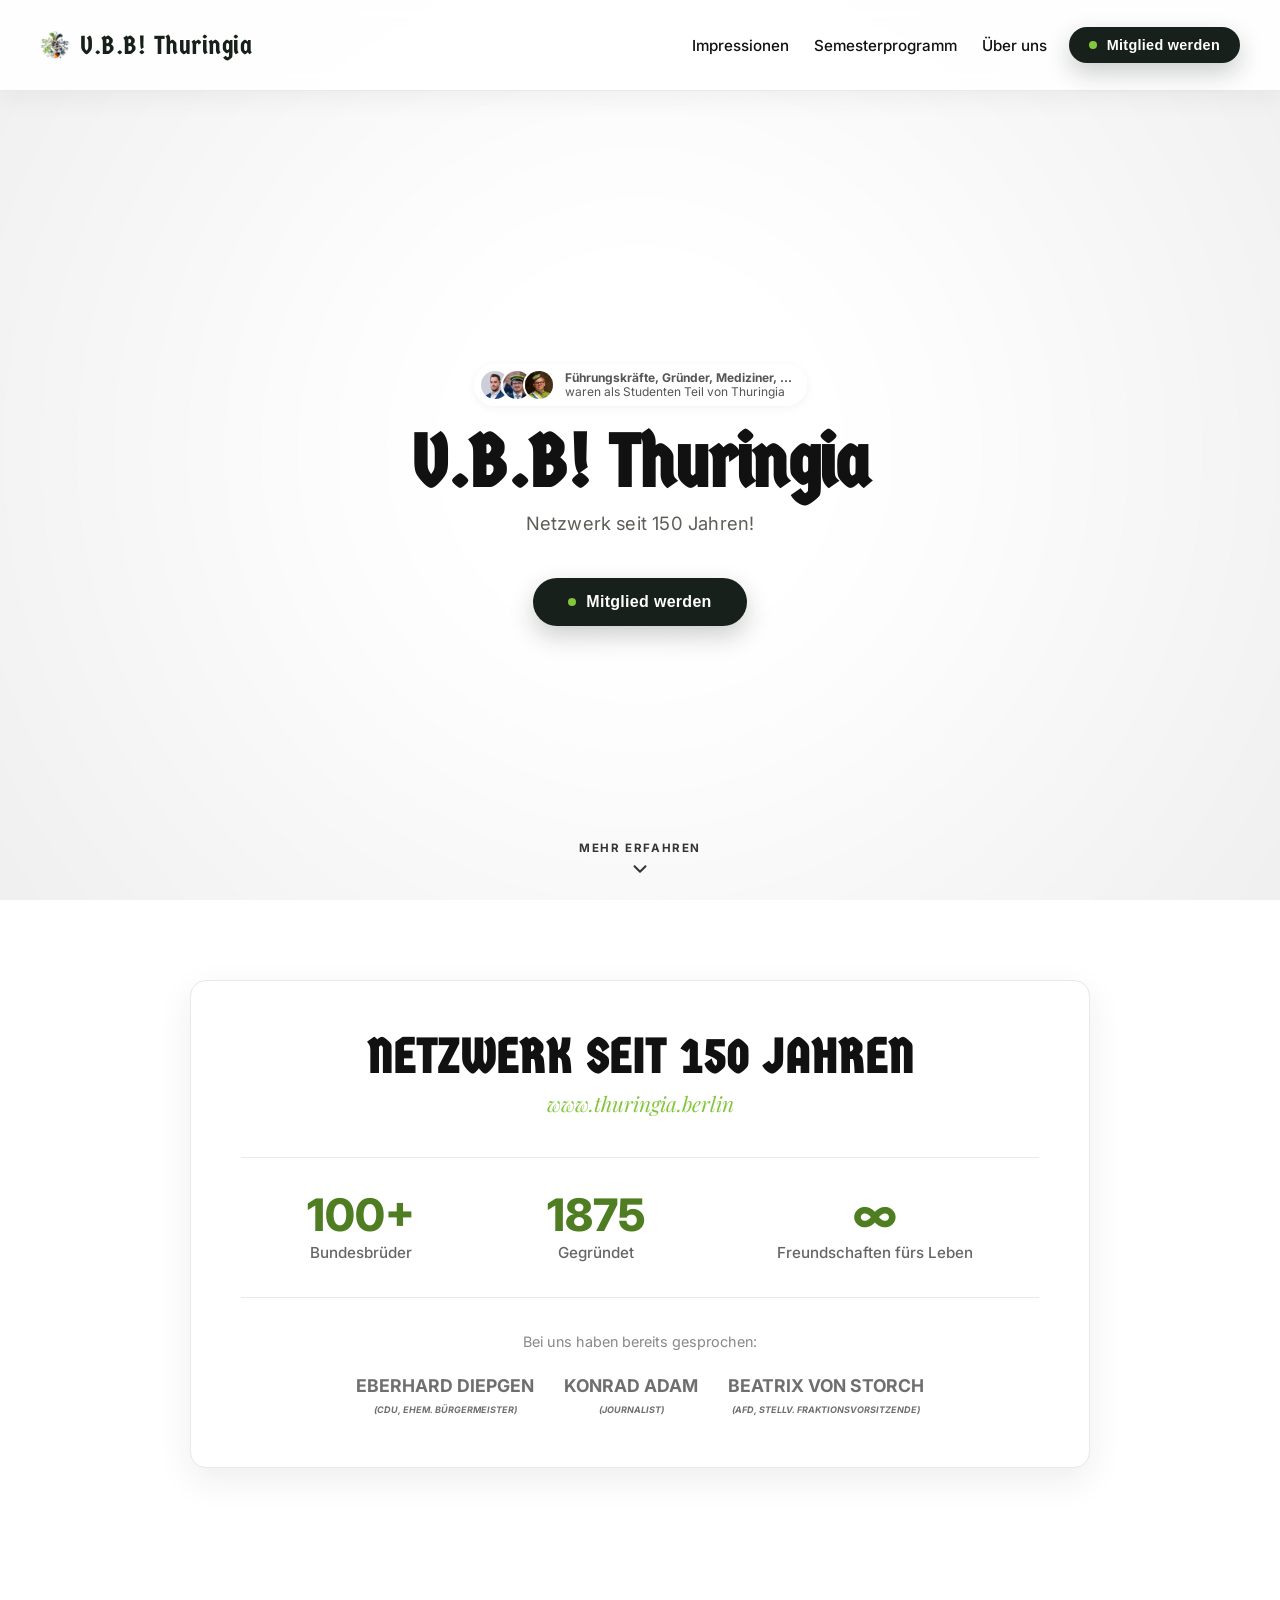
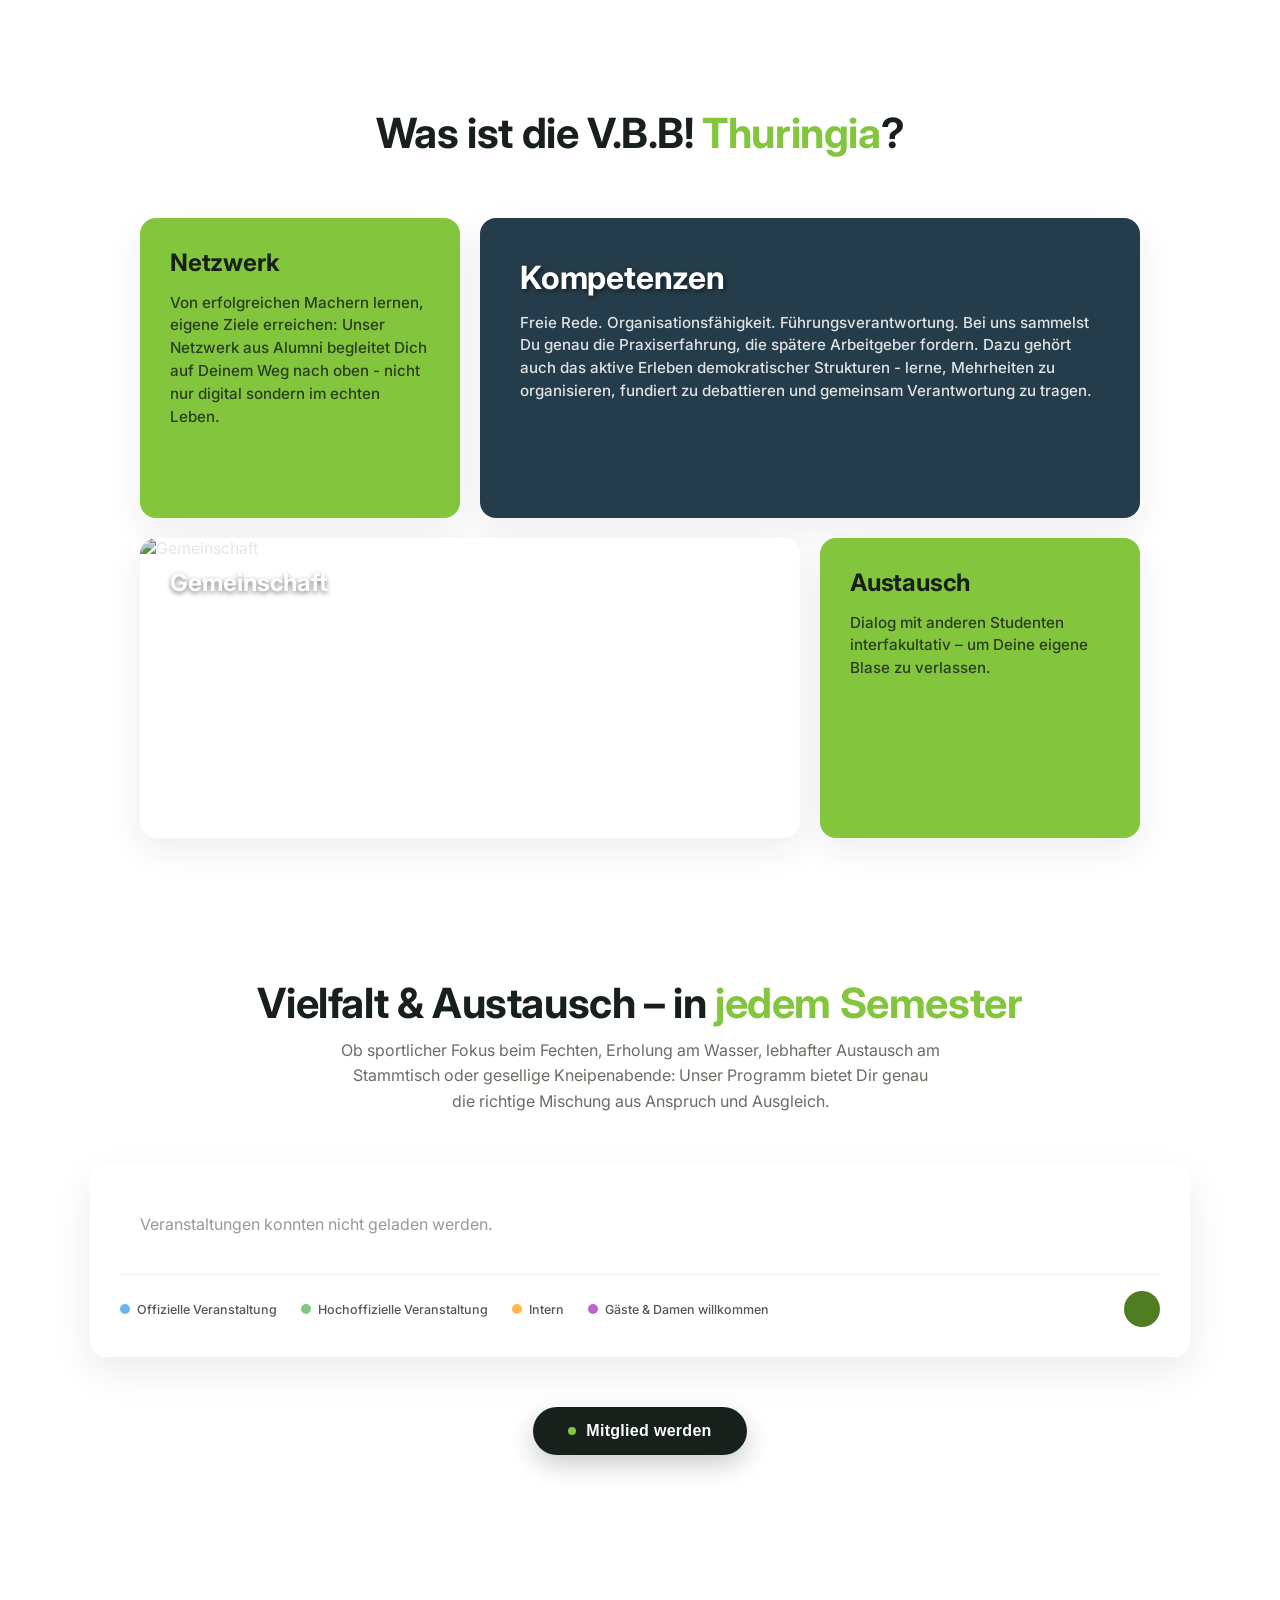
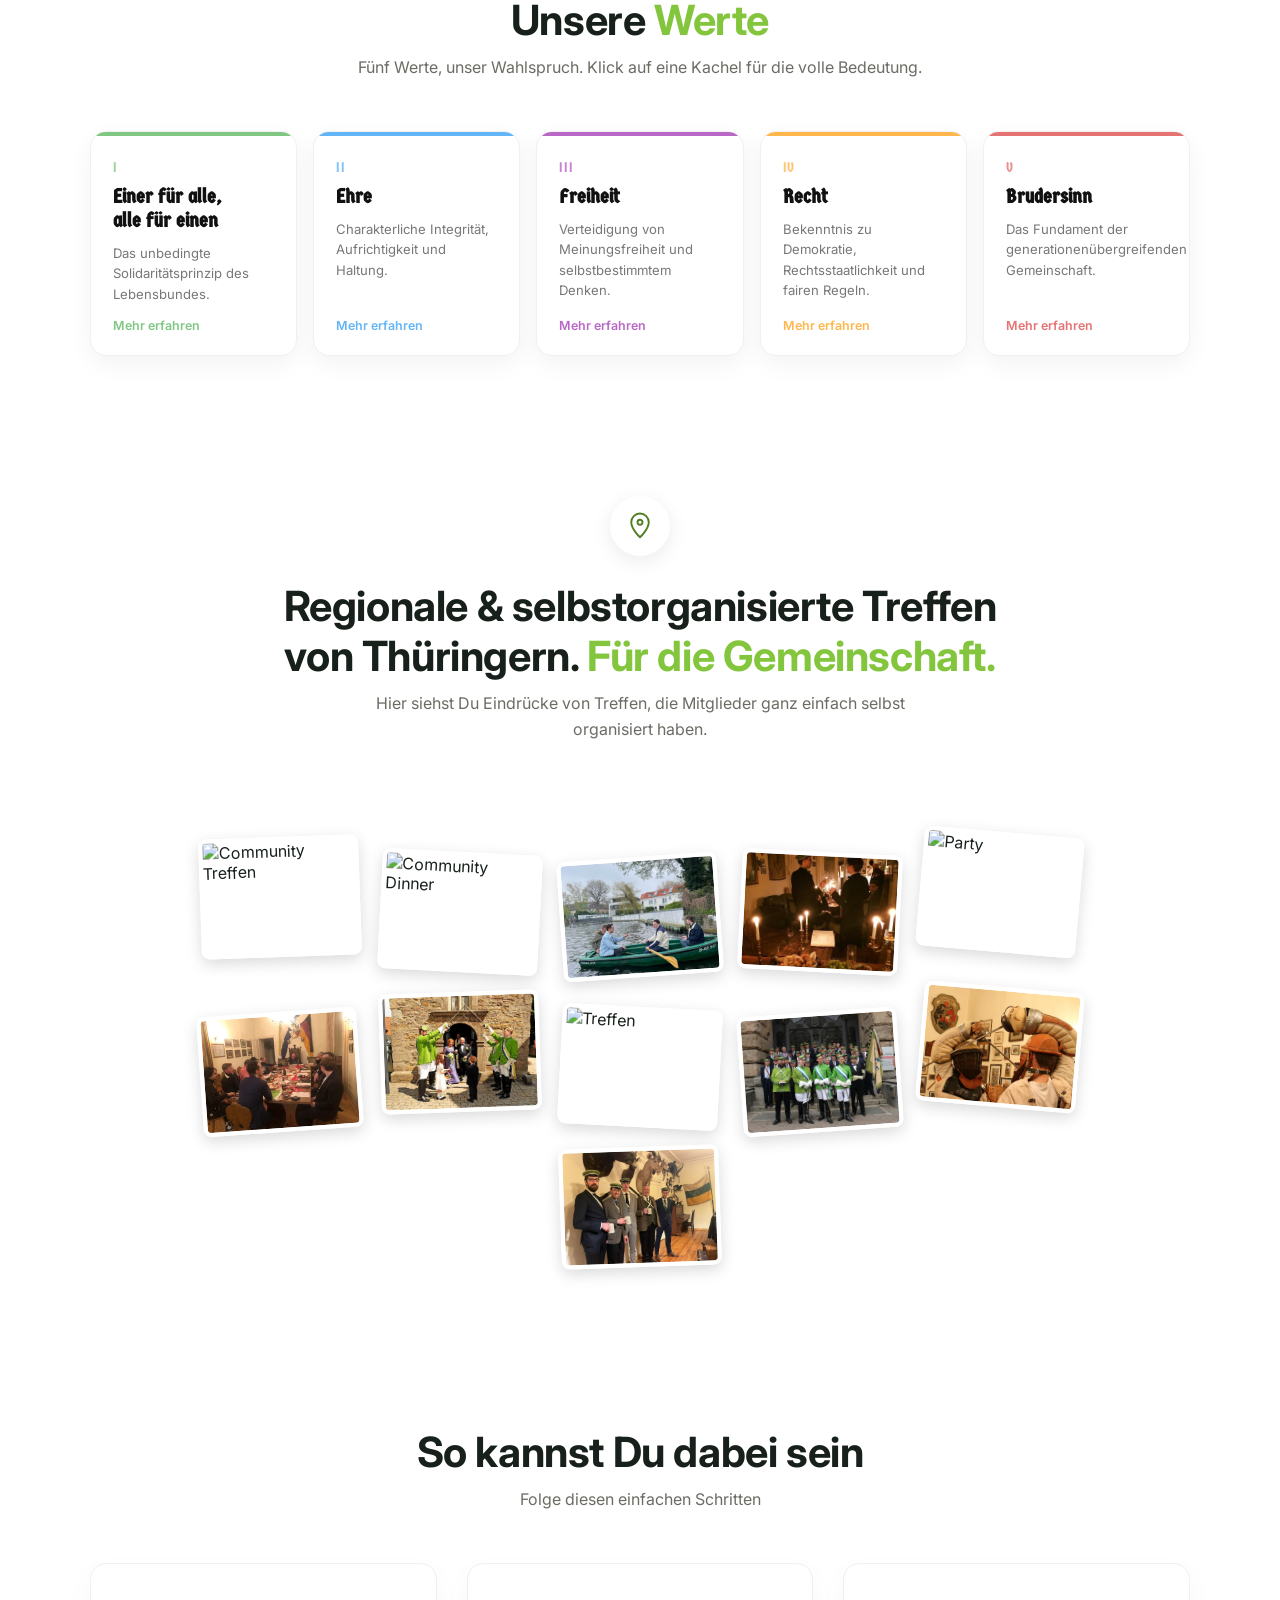
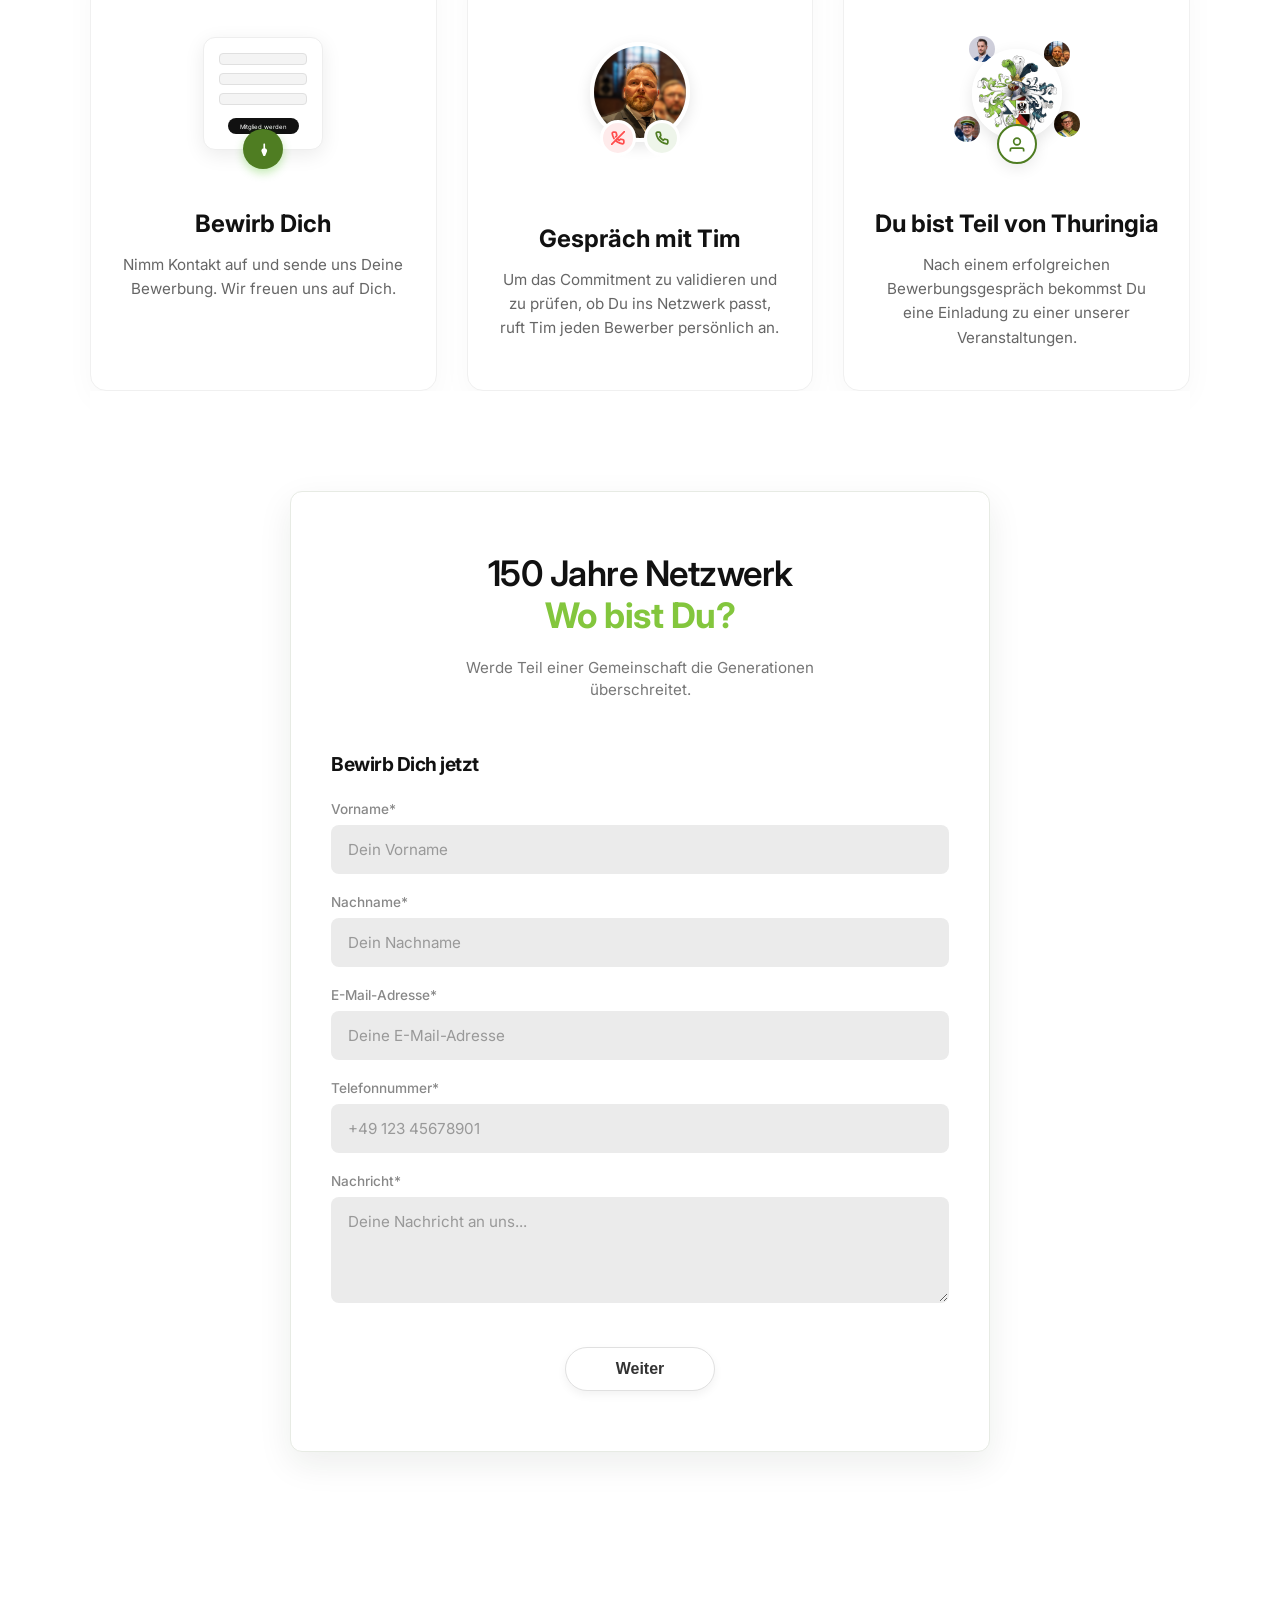
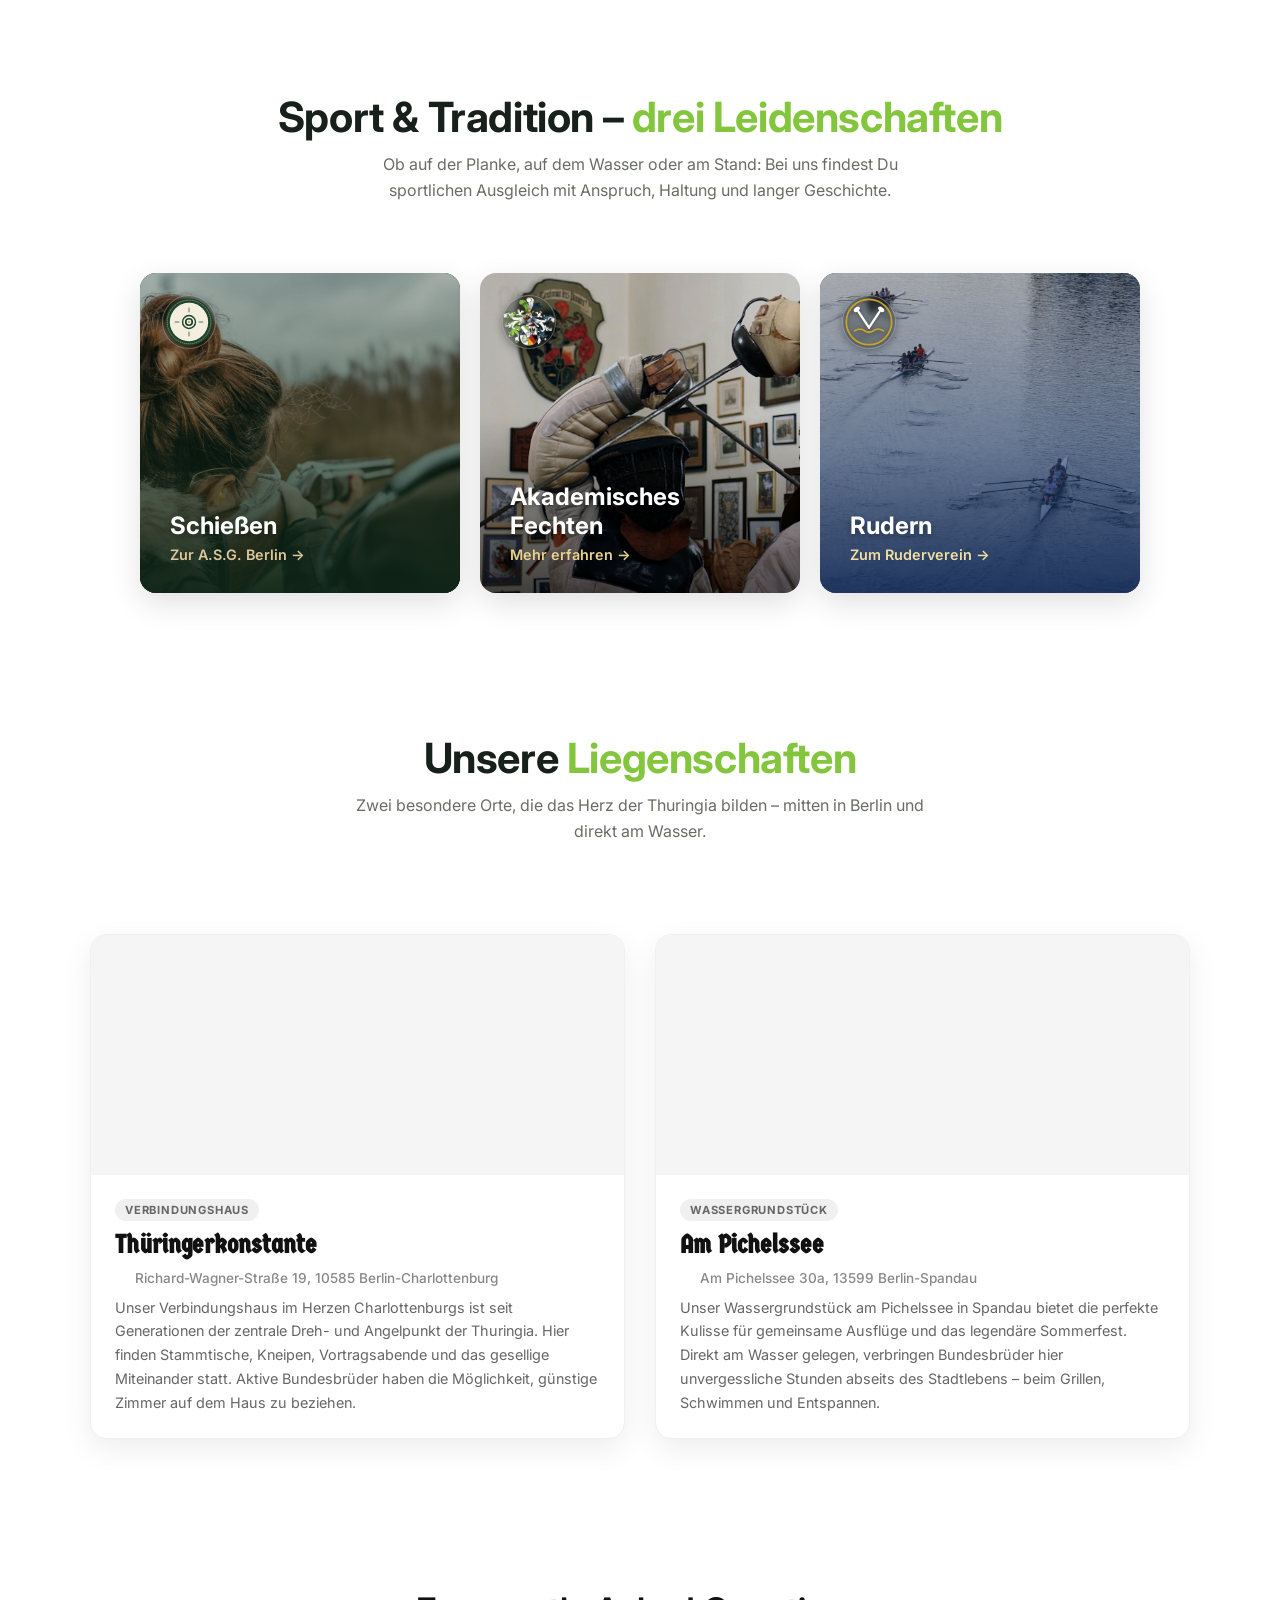
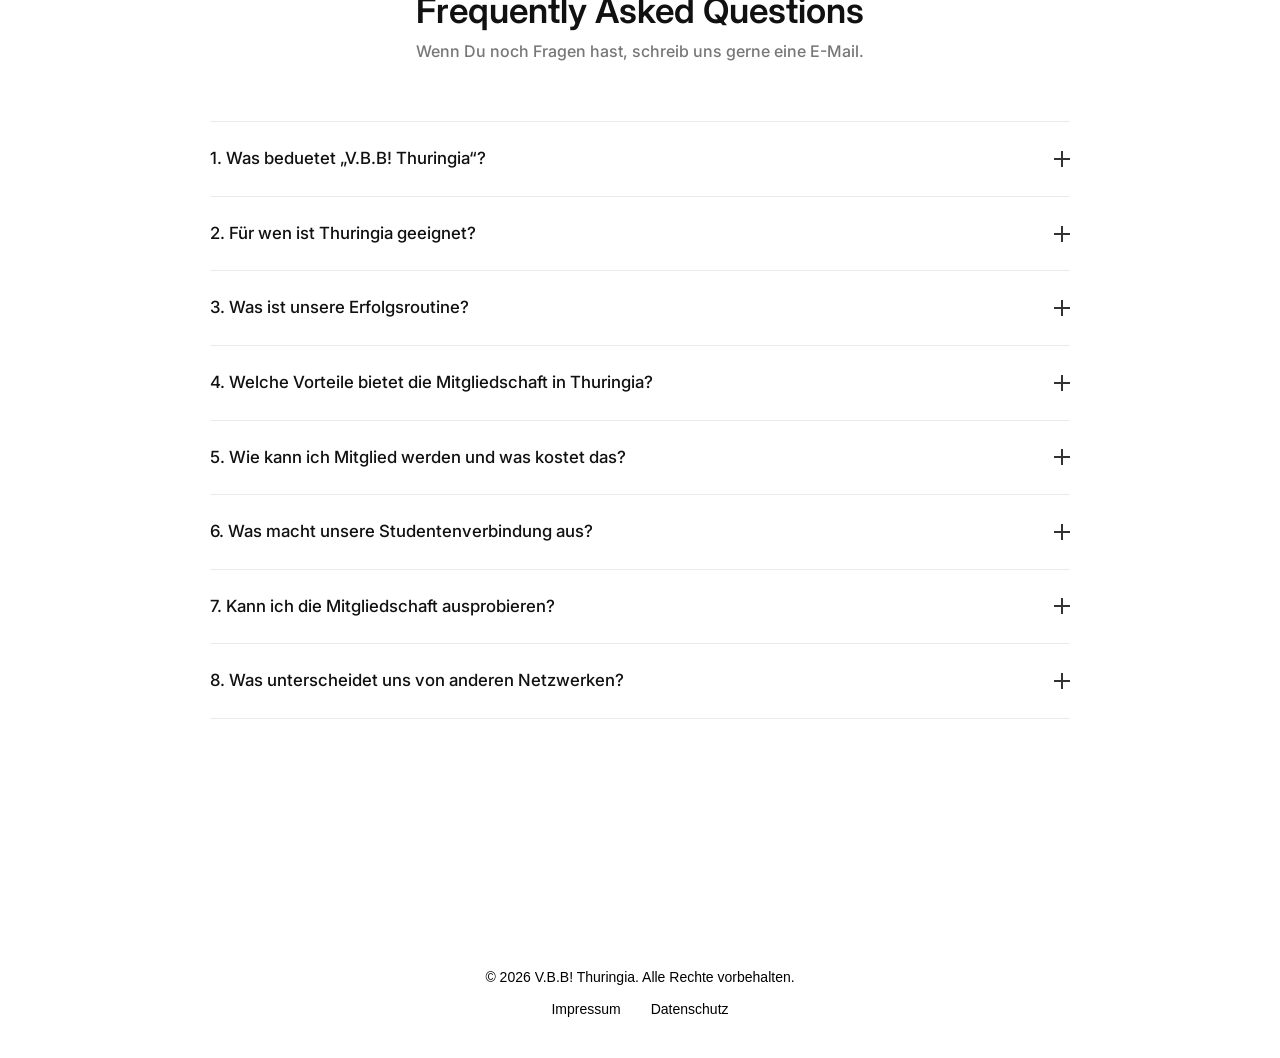
==== commit 5e912514: "Fix background masonry loop and broken image references Die Animation lag auf .scroll-column statt a" ====
--- a/index.html
+++ b/index.html
@@ -69,28 +69,38 @@
             flex-direction: column;
             width: 20%;
             min-width: 200px;
-            /* GPU-Layer erzwingen -> flüssige Animation, kein Ruckeln */
+        }
+
+        .scroll-column-inner {
+            display: flex;
+            flex-direction: column;
+            /* Nicht schrumpfen: die Spalte ist nur ~100vh hoch, der Bildstapel ist
+               ein Vielfaches davon - er darf nicht zusammengequetscht werden. */
+            flex: 0 0 auto;
+            /* Die Animation läuft auf DIESEM Element, nicht auf .scroll-column:
+               -50% bezieht sich immer auf die Höhe des transformierten Elements.
+               Hier ist das exakt zwei Bildersätze -> nahtlose Schleife.
+               Auf .scroll-column wären -50% die halbe Viewport-Höhe -> harter Sprung.
+               GPU-Layer gehört aus demselben Grund hierher: nur das animierte
+               Element wird promoted, dadurch komponiert die GPU die Subpixel-
+               Positionen weich statt sie jeden Frame neu zu rastern (kein Zittern). */
             will-change: transform;
             backface-visibility: hidden;
             transform: translateZ(0);
         }
 
-        .scroll-column-inner {
-            display: flex;
-            flex-direction: column;
-        }
-
-        .col-1 { animation: scrollUp 40s linear infinite; }
-        .col-2 { animation: scrollDown 50s linear infinite; }
-        .col-3 { animation: scrollUp 35s linear infinite; }
-        .col-4 { animation: scrollDown 45s linear infinite; }
-        .col-5 { animation: scrollUp 38s linear infinite; }
+        .col-1 .scroll-column-inner { animation: scrollUp 40s linear infinite; }
+        .col-2 .scroll-column-inner { animation: scrollDown 50s linear infinite; }
+        .col-3 .scroll-column-inner { animation: scrollUp 35s linear infinite; }
+        .col-4 .scroll-column-inner { animation: scrollDown 45s linear infinite; }
+        .col-5 .scroll-column-inner { animation: scrollUp 38s linear infinite; }
 
         .scroll-column img {
             width: 100%;
             /* FESTE Höhe: verhindert Reflow beim Nachladen -> keine springenden Bilder,
                und -50% trifft exakt einen Bildersatz (mit margin, nicht gap) -> nahtlose Schleife */
             height: 180px;
+            flex: 0 0 auto; /* exakt 180px, sonst stimmt die -50%-Schleife nicht mehr */
             margin-bottom: 15px;
             object-fit: cover;
             display: block;
@@ -2147,7 +2157,8 @@
 
 /* Sanftes Einblenden beim Scrollen respektiert Reduced-Motion */
 @media (prefers-reduced-motion: reduce) {
-    .scroll-column { animation: none !important; }
+    /* Die Animation sitzt auf .scroll-column-inner - hier muss sie auch abgeschaltet werden. */
+    .scroll-column-inner { animation: none !important; }
     * { scroll-behavior: auto !important; }
 }
     </style>
@@ -3163,6 +3174,13 @@
         const imagesPerColumn = isMobileBg ? 5 : 8;
         const BG_DIR = 'images/activity-sm'; // vorab verkleinerte Bilder (~1,3 MB statt >100 MB)
         const BG_STRIDE = 5; // fester Versatz, damit die Spalten unterschiedliche Bilder zeigen
+        // Die Dateinamen sind NICHT lückenlos - 20, 28, 36 und 37 existieren nicht.
+        // Früher wurde stumpf hochgezählt, dadurch liefen Spalte 4 und 5 in 404er
+        // und zeigten kaputte Bilder. Darum die real vorhandenen Nummern auflisten.
+        const BG_IMAGES = [
+            1, 2, 3, 4, 5, 6, 7, 8, 9, 10, 11, 12, 13, 14, 15, 16, 17, 18, 19,
+            21, 22, 23, 24, 25, 26, 27, 29, 30, 31, 32, 33, 34, 35, 38, 39
+        ];
 
         function createColumn(colIndex) {
             const col = document.createElement('div');
@@ -3175,7 +3193,8 @@
             for (let set = 0; set < 2; set++) {
                 for (let i = 1; i <= imagesPerColumn; i++) {
                     const img = document.createElement('img');
-                    img.src = `${BG_DIR}/${i + colIndex * BG_STRIDE}.jpg`;
+                    const pick = BG_IMAGES[(i - 1 + colIndex * BG_STRIDE) % BG_IMAGES.length];
+                    img.src = `${BG_DIR}/${pick}.jpg`;
                     img.decoding = 'async';
                     img.alt = '';
                     inner.appendChild(img);
